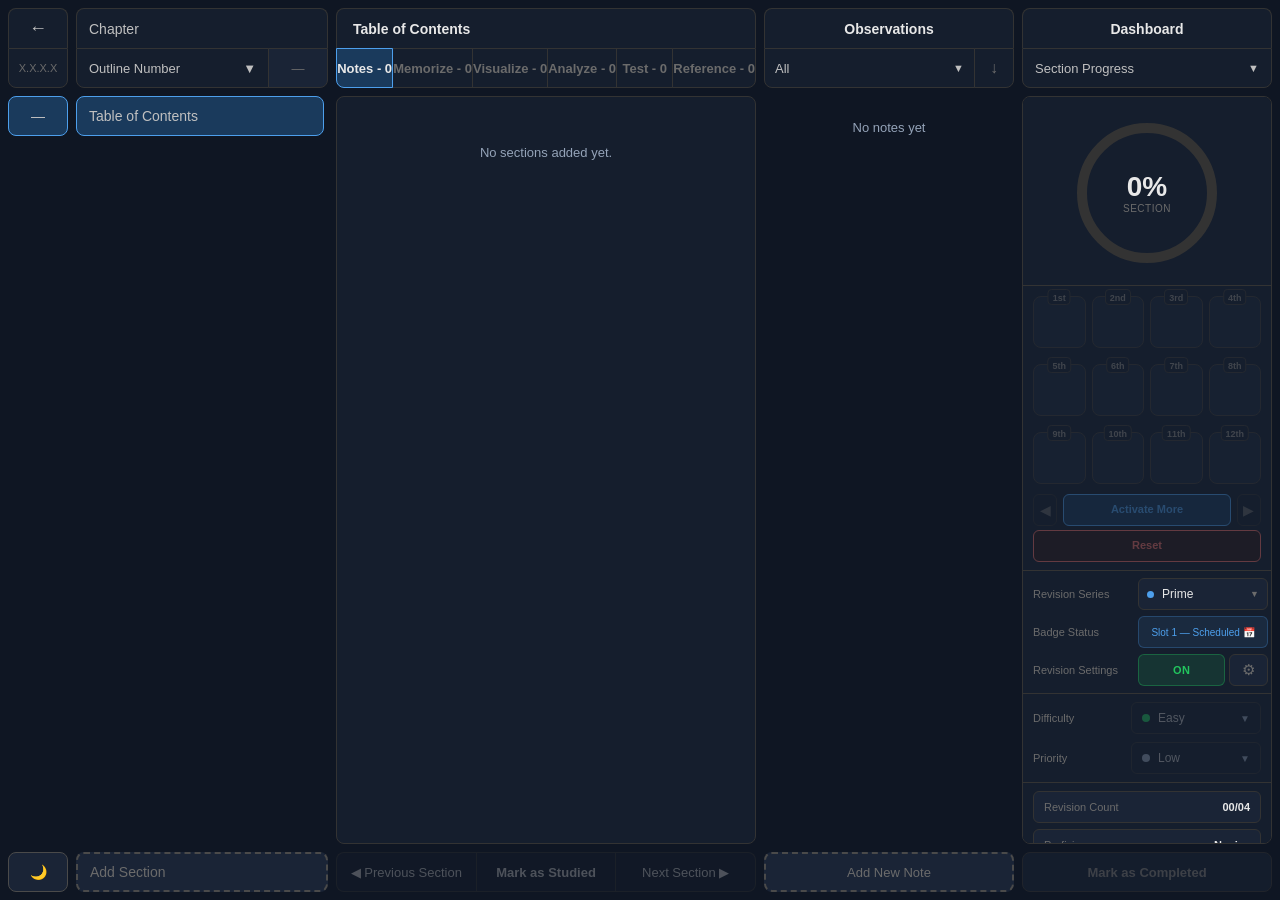
==== fileview.html @ de2ee586 "Launch desktop app online alongside mobile app - Added all desktop app files (index.html, CSS, JS, l" ====
<!DOCTYPE html>
<html lang="en">
<head>
    <meta charset="UTF-8">
    <meta name="viewport" content="width=device-width, initial-scale=1.0">
    <title>RAM - File View</title>

    <link rel="stylesheet" href="column1-2.css">
    <link rel="stylesheet" href="column3.css">
    <link rel="stylesheet" href="editor.css">
    <link rel="stylesheet" href="uploadpdf.css">
    <link rel="stylesheet" href="column4.css">
    <link rel="stylesheet" href="column5.css">
    <link rel="stylesheet" href="ai.css">

    <link rel="stylesheet" href="theme.css">
    <link rel="stylesheet" href="series_modal.css">
    <script>
        (function() {
            const theme = localStorage.getItem('ram_theme') || 'dark';
            document.documentElement.setAttribute('data-theme', theme);
        })();
    </script>

    <style>
        * { margin: 0; padding: 0; box-sizing: border-box; }

        body {
            font-family: 'Inter', -apple-system, BlinkMacSystemFont, 'Segoe UI', sans-serif;
            background: var(--bg-app);
            color: var(--text-secondary);
            height: 100vh;
            overflow: hidden;
        }

        .app-container {
            display: flex;
            height: 100vh;
            gap: 8px;
            padding: 8px;
            overflow: hidden;
        }

        /* ---- Column wrappers ---- */
        .col-1-2 {
            width: 320px;
            flex-shrink: 0;
            display: flex;
            flex-direction: column;
            gap: 8px;
            height: 100%;
            overflow: hidden;
        }

        .col-3 {
            flex: 1;
            min-width: 0;
            display: flex;
            flex-direction: column;
            gap: 8px;
            height: 100%;
            overflow: hidden;
        }

        .col-4 {
            width: 250px;
            flex-shrink: 0;
            display: flex;
            flex-direction: column;
            gap: 8px;
            height: 100%;
            overflow: hidden;
        }

        .col-5 {
            width: 250px;
            flex-shrink: 0;
            display: flex;
            flex-direction: column;
            gap: 8px;
            height: 100%;
            overflow: hidden;
        }

        /* ---- Placeholder cells for col 3,5 ---- */

        .ph-cell {
            height: 40px;
            background: var(--bg-primary);
            border: 1px solid var(--border-default);
            border-radius: 8px;
            display: flex;
            align-items: center;
            padding: 0 12px;
            font-size: 14px;
            font-weight: 500;
            color: #334155;
            flex-shrink: 0;
        }

        .ph-cell.center { justify-content: center; }

        .ph-body {
            flex: 1;
            background: var(--bg-primary);
            border: 1px solid var(--border-default);
            border-radius: 8px;
            padding: 12px;
            overflow-y: auto;
            font-size: 13px;
            color: #94a3b8;
            min-height: 0;
        }

        .ph-footer {
            height: 40px;
            background: #f8fafc;
            border: 2px dashed #cbd5e1;
            border-radius: 8px;
            display: flex;
            align-items: center;
            justify-content: center;
            font-size: 14px;
            color: #64748b;
            cursor: pointer;
            flex-shrink: 0;
            transition: all 0.15s ease;
        }

        .ph-footer:hover {
            background: #eff6ff;
            border-color: #3b82f6;
            color: #2563eb;
        }

        .ph-cell.dropdown {
            justify-content: space-between;
            cursor: pointer;
        }

        .ph-cell.dropdown:hover {
            background: #f1f5f9;
            border-color: #cbd5e1;
        }
    </style>
</head>
<body>

<div class="app-container">

    <!-- ===== COLUMN 1 & 2 ===== -->
    <div class="col-1-2">

        <!-- Header Block: Back/Title + Sort Row -->
        <div class="c12-header-block">

        <!-- Header Row 1: Back + Chapter Title -->
        <div class="c12-header-row">
            <div class="c12-cell c12-col1 c12-back-btn" onclick="handleBack()">←</div>
            <div class="c12-cell c12-chapter-title">
                <span>Chapter Title</span>
            </div>
        </div>

        <!-- Header Row 2: Sort Label + Dropdown + Arrow -->
        <div class="c12-header-row">
            <div class="c12-cell c12-col1 c12-sort-label" id="c12SortLabel">X.X.X.X</div>
            <div class="c12-cell c12-sort-dropdown" id="c12SortDropdown" onclick="toggleSortDropdown()">
                <span id="c12DropdownLabel">Outline Number</span>
                <span>▼</span>
                <div class="c12-dropdown-menu" id="c12DropdownMenu">
                    <div class="c12-dropdown-option selected" onclick="selectSort(event,'Outline')">Outline Number</div>
                    <div class="c12-dropdown-option" onclick="selectSort(event,'SectionCount')">Section Count</div>
                    <div class="c12-dropdown-option" onclick="selectSort(event,'LastRevised')">Last Revised</div>
                    <div class="c12-dropdown-option" onclick="selectSort(event,'Progress')">Progress</div>
                    <div class="c12-dropdown-option" onclick="selectSort(event,'Proficiency')">Proficiency</div>
                    <div class="c12-dropdown-option" onclick="selectSort(event,'Difficulty')">Difficulty</div>
                    <div class="c12-dropdown-option" onclick="selectSort(event,'Priority')">Priority</div>
                    <div class="c12-dropdown-option" onclick="selectSort(event,'Count')">Revision Count</div>
                    <div class="c12-dropdown-option" onclick="selectSort(event,'Alphabetical')">Alphabetical</div>
                </div>
            </div>
            <div class="c12-cell c12-col1 c12-sort-arrow disabled" id="c12SortArrow" onclick="toggleSortArrow()">—</div>
        </div>

        </div><!-- end c12-header-block -->

        <!-- Body: Scrollable Section List -->
        <div class="c12-list-container" id="c12SectionList"></div>

        <!-- Footer Row: + Add Section -->
         <div class="c12-footer-row" onclick="openAddSectionModal()">
            <div class="c12-cell c12-col1 c12-footer-plus" id="c12ThemeToggle" onclick="toggleFileTheme(); event.stopPropagation();" title="Toggle Theme">🌙</div>
            <div class="c12-cell c12-footer-label">Add Section</div>
        </div>

    </div>

    <!-- ===== COLUMN 3 ===== -->
    <div class="col-3">

        <!-- Header Block: Title + Tab Bar -->
        <div class="c3-header-block">
            <div class="c3-title-row">
                <span id="c3SectionTitle">Navigation</span>
            </div>
            <div class="c3-tab-bar" id="c3TabBar"></div>
        </div>

        <!-- Main Body -->
        <div class="c3-body" id="c3Body">

            <!-- Tab Panels -->
            <div class="c3-tab-panel" id="c3TabPanel_notes"></div>
            <div class="c3-tab-panel" id="c3TabPanel_memorize"></div>
            <div class="c3-tab-panel" id="c3TabPanel_visualize"></div>
            <div class="c3-tab-panel" id="c3TabPanel_analyze"></div>
            <div class="c3-tab-panel" id="c3TabPanel_test"></div>
            <div class="c3-tab-panel" id="c3TabPanel_reference"></div>

            <!-- Ask Me Button -->
            <button class="c3-ask-me-btn" id="c3AskMeBtn">✦ Ask Me</button>

        </div>

        <!-- Footer Row -->
        <div class="c3-footer-row">
            <button class="c3-footer-btn c3-footer-prev" id="c3FooterPrev" onclick="c3NavPrev()" disabled>◀ Previous Section</button>
            <button class="c3-footer-btn c3-footer-studied" id="c3FooterStudied" onclick="c3MarkStudied()" disabled>Mark as Studied</button>
            <button class="c3-footer-btn c3-footer-next" id="c3FooterNext" onclick="c3NavNext()" disabled>Next Section ▶</button>
        </div>

    </div>

    <!-- ===== COLUMN 4 ===== -->
    <div class="col-4">

        <!-- Header Block: Notes + Controls -->
        <div class="c4-header-block">
        <div class="c4-header">Observations</div>

        <!-- Header Row 2: Category Filter + Sort -->
        <div class="c4-controls-row">
            <div class="c4-control-cell c4-category-filter" id="c4CategoryFilter" onclick="toggleC4CategoryDropdown()">
                <span id="c4CategoryLabel">All</span>
                <span style="font-size:11px;">▼</span>
                <div class="c4-dropdown-menu" id="c4CategoryMenu"></div>
            </div>
            <div class="c4-control-cell c4-sort-btn" id="c4SortBtn" onclick="toggleC4Sort()">↓</div>
        </div>
        </div><!-- end c4-header-block -->

        <!-- Body: Notes List -->
        <div class="c4-notes-list" id="c4NotesList"></div>

        <!-- Footer: Add New Note -->
        <div class="c4-footer" onclick="openAddNoteModal()">Add New Note</div>

    </div>

    <!-- ===== COLUMN 5 ===== -->
    <div class="col-5">

        <!-- Header Block: Dashboard + Dropdown -->
        <div class="c5-header-block">
        <div class="c5-header">Dashboard</div>

        <!-- Header Row 2: Mode Dropdown -->
        <div class="c5-dropdown-row" id="c5ModeDropdown" onclick="toggleC5Dropdown()">
            <span id="c5ModeLabel">Section Progress</span>
            <span style="font-size:11px;">▼</span>
            <div class="c5-dropdown-menu">
                <div class="c5-dropdown-option selected" data-mode="section" onclick="selectC5Mode('section');event.stopPropagation()">Section Progress</div>
                <div class="c5-dropdown-option" data-mode="overall" onclick="selectC5Mode('overall');event.stopPropagation()">Overall Progress</div>
            </div>
        </div>
        </div><!-- end c5-header-block -->

        <!-- Main Body -->
        <div class="c5-body">

            <!-- Part 1: Progress Circle -->
            <div class="c5-circle-section">
                <div class="c5-circle-wrap">
                    <svg class="c5-circle-svg" viewBox="0 0 160 160">
                        <circle class="c5-circle-bg" id="c5CircleBg" cx="80" cy="80" r="65"/>
                        <circle class="c5-circle-fill" id="c5CircleFill" cx="80" cy="80" r="65"
                            stroke-dasharray="408.41" stroke-dashoffset="408.41"/>
                    </svg>
                    <div class="c5-circle-inner">
                        <span class="c5-circle-pct" id="c5CirclePct">0%</span>
                        <span class="c5-circle-label" id="c5CircleLabel">Section</span>
                    </div>
                </div>
            </div>

            <!-- Part 2: Date Boxes -->
            <div class="c5-dates-section">
                <div class="c5-dates-grid" id="c5DatesGrid"></div>

                <div class="c5-dates-nav">
                    <button class="c5-page-arrow" id="c5PagePrev" onclick="c5PagePrev()" disabled>◀</button>
                    <button class="c5-action-btn c5-btn-add-more" id="c5BtnAddMore" onclick="c5AddMoreRevisions()" disabled>Activate More</button>
                    <button class="c5-page-arrow" id="c5PageNext" onclick="c5PageNext()" disabled>▶</button>
                </div>
                <div style="padding: 4px 0px;">
                    <button class="c5-action-btn c5-btn-reset" id="c5BtnReset" onclick="c5ResetProgress()" disabled>Reset</button>
                </div>
                <!-- Schedule Rows -->
                <div class="c5-sched-divider"></div>
                <div class="c5-schedule-row" id="c5ScheduleRow1">
                    <span class="c5-status-label">Revision Series</span>
                    <div class="c5-sched-dropdown" id="c5SchedTypeDropdown" onclick="toggleC5SchedDropdown()">
                        <div class="c5-sched-dot" id="c5SchedDot"></div>
                        <span id="c5SchedTypeLabel">Prime</span>
                        <span class="c5-sched-chevron">▼</span>
                        <div class="c5-sched-menu" id="c5SchedMenu">
                            <div class="c5-sched-option" onclick="selectC5SchedType(event,'prime')"><div class="c5-sched-dot-sm" style="background:#378ADD;"></div>Prime</div>
                            <div class="c5-sched-option" onclick="selectC5SchedType(event,'fibonacci')"><div class="c5-sched-dot-sm" style="background:#4ec994;"></div>Fibonacci</div>
                            <div class="c5-sched-option" onclick="selectC5SchedType(event,'triangular')"><div class="c5-sched-dot-sm" style="background:#ddb56a;"></div>Triangular</div>
                            <div class="c5-sched-option" onclick="selectC5SchedType(event,'regular')"><div class="c5-sched-dot-sm" style="background:#e8834a;"></div>Regular</div>
                            <div class="c5-sched-option" onclick="selectC5SchedType(event,'custom')"><div class="c5-sched-dot-sm" style="background:#a78bfa;"></div>Custom</div>
                        </div>
                    </div>
                </div>
                <div class="c5-schedule-row" id="c5ScheduleRow2">
                    <span class="c5-status-label">Badge Status</span>
                    <div class="c5-status-pill" id="c5StatusPill"></div>
                </div>
                <div class="c5-schedule-row" id="c5ScheduleRow3">
                    <span class="c5-status-label">Revision Settings</span>
                    <div class="c5-settings-pills">
                        <button class="c5-toggle-btn c5-on" id="c5ToggleBtn" onclick="toggleC5ScheduleActive()">ON</button>
                        <button class="c5-settings-btn" onclick="openC5SeriesModal()" title="Settings">⚙</button>
                    </div>
                </div>
            </div>

            <!-- Part 3: Difficulty + Priority -->
             <div class="c5-actions-section">
                <div class="c5-label-row">
                    <span class="c5-label-text">Difficulty</span>
                    <div class="c5-label-dropdown" id="c5DiffDropdown" onclick="toggleC5Diff()">
                        <span class="c5-dot" id="c5DiffDot"></span>
                        <span id="c5DiffLabel">Easy</span>
                        <span style="font-size:10px;color:#94a3b8;margin-left:auto;">▼</span>
                        <div class="c5-label-menu" id="c5DiffMenu">
                            <div class="c5-label-option" data-value="Easy"       data-color="#22c55e" onclick="selectC5Diff(event,'Easy','#22c55e')">Easy</div>
                            <div class="c5-label-option" data-value="Moderate"   data-color="#f59e0b" onclick="selectC5Diff(event,'Moderate','#f59e0b')">Moderate</div>
                            <div class="c5-label-option" data-value="Challenging" data-color="#f97316" onclick="selectC5Diff(event,'Challenging','#f97316')">Challenging</div>
                            <div class="c5-label-option" data-value="Hard"       data-color="#ef4444" onclick="selectC5Diff(event,'Hard','#ef4444')">Hard</div>
                        </div>
                    </div>
                </div>

                <div class="c5-label-row">
                    <span class="c5-label-text">Priority</span>
                    <div class="c5-label-dropdown" id="c5PrioDropdown" onclick="toggleC5Prio()">
                        <span class="c5-dot" id="c5PrioDot"></span>
                        <span id="c5PrioLabel">Low</span>
                        <span style="font-size:10px;color:#94a3b8;margin-left:auto;">▼</span>
                        <div class="c5-label-menu" id="c5PrioMenu">
                            <div class="c5-label-option" data-value="Low"      data-color="#94a3b8" onclick="selectC5Prio(event,'Low','#94a3b8')">Low</div>
                            <div class="c5-label-option" data-value="Medium"   data-color="#3b82f6" onclick="selectC5Prio(event,'Medium','#3b82f6')">Medium</div>
                            <div class="c5-label-option" data-value="High"     data-color="#f97316" onclick="selectC5Prio(event,'High','#f97316')">High</div>
                            <div class="c5-label-option" data-value="Critical" data-color="#ef4444" onclick="selectC5Prio(event,'Critical','#ef4444')">Critical</div>
                        </div>
                    </div>
                </div>
            </div>

            <div class="c5-divider"></div>

            <!-- Part 4: Stats -->
            <div class="c5-stats-section">
                <div class="c5-stat-row">
                    <span class="c5-stat-label" id="c5StatCount">Revision Count</span>
                    <span class="c5-stat-value" id="c5StatCountVal">00/16</span>
                </div>
                <div class="c5-stat-row">
                    <span class="c5-stat-label" id="c5StatProgress">Proficiency</span>
                    <span class="c5-stat-value" id="c5StatProgressVal">Novice</span>
                </div>
                <div class="c5-stat-row">
                    <span class="c5-stat-label" id="c5StatLast">Last Study</span>
                    <span class="c5-stat-value" id="c5StatLastVal">—</span>
                </div>
            </div>
        </div>

        <!-- Footer -->
        <div class="c5-footer" id="c5Footer" onclick="toggleC5Completed()">
            <span class="c5-footer-main-text" id="c5FooterText">Mark as Completed</span>
        </div>

    </div>

    <!-- ===== COLUMN 5: DATE PICKER MODAL ===== -->
    <div class="c5-modal-overlay" id="c5DateModal">
        <div class="c5-modal">
            <div class="c5-modal-header">
                <h3 id="c5ModalTitle">Set Revision Date</h3>
                <button class="c5-modal-close" onclick="closeC5DatePicker()">✕</button>
            </div>
            <div class="c5-modal-body">
                <div class="c5-cal-nav">
                    <button class="c5-cal-nav-btn" onclick="c5CalPrev()">◀</button>
                    <span class="c5-cal-month" id="c5CalMonthLabel"></span>
                    <button class="c5-cal-nav-btn" onclick="c5CalNext()">▶</button>
                </div>
                <div class="c5-cal-grid" id="c5CalGrid"></div>
            </div>
            <div class="c5-modal-footer">
                <button class="c5-btn c5-btn-cancel" onclick="closeC5DatePicker()">Cancel</button>
                <button class="c5-btn c5-btn-clear" onclick="c5ClearDate()">Clear</button>
                <button class="c5-btn c5-btn-save" onclick="c5SaveDate()">Save</button>
            </div>
        </div>
    </div>

</div>

<!-- ===== COLUMN 1-2: ADD SECTION MODAL ===== -->
<div class="c12-modal-overlay" id="c12ModalOverlay">
    <div class="c12-modal">

        <div class="c12-modal-header">
            <h3>Manage Sections</h3>
            <button class="c12-modal-close" onclick="closeAddSectionModal()">✕</button>
        </div>

        <div class="c12-modal-body" id="c12ModalBody">
            <div id="c12ModalSections"></div>
            <div class="c12-modal-add-row">
                <div class="c12-modal-add-cell" id="c12AddPosCell">+</div>
                <div class="c12-modal-indent-wrap" id="c12AddIndentWrap">
                    <div class="c12-modal-add-cell" id="c12AddNumCell">1</div>
                    <div class="c12-modal-add-cell c12-modal-add-title" id="c12AddTitleCell" onclick="openInputBox()">Add Section</div>
                </div>
                <div class="c12-modal-actions-cell">
                    <button class="c12-action-btn edit" disabled style="opacity:0.3;">✎</button>
                    <button class="c12-action-btn" disabled>+</button>
                    <button class="c12-action-btn level-left"  id="c12AddLevelLeft"  onclick="changeNewSectionLevel('left')">◀</button>
                    <button class="c12-action-btn level-right" id="c12AddLevelRight" onclick="changeNewSectionLevel('right')">▶</button>
                    <button class="c12-action-btn" disabled>▲</button>
                    <button class="c12-action-btn" disabled>▼</button>
                    <button class="c12-action-btn" disabled>🗑️</button>
                </div>
            </div>
        </div>

        <div class="c12-modal-footer">
            <div style="display:flex; gap:8px;">
                <button class="c12-btn c12-btn-export" onclick="exportFileData()">📤 Export</button>
                <button class="c12-btn c12-btn-import" onclick="triggerImportFile()">📥 Import</button>
                <input type="file" id="c12ImportFileInput" accept=".json" style="display:none;" onchange="importFileData(event)">
            </div>
            <button class="c12-btn c12-btn-upload" onclick="triggerUploadTxt()">📄 Upload Text</button>
            <input type="file" id="c12UploadTxtInput" accept=".txt" style="display:none;" onchange="handleUploadTxt(event)">
            <div style="display:flex; justify-content:flex-end; gap:8px;">
                <button class="c12-btn c12-btn-cancel" onclick="closeAddSectionModal()">Cancel</button>
                <button class="c12-btn c12-btn-save" onclick="saveAndClose()">Save</button>
            </div>
        </div>

    </div>
</div>

<!-- Edit box -->
<div class="c12-input-overlay" id="c12EditOverlay">
    <div class="c12-input-box" style="width:400px;">
        <h4 style="text-align:center;">Rename Section</h4>
        <input type="text" id="c12EditTitleInput" placeholder="Section title..." maxlength="100">
        <div class="c12-input-row">
            <button class="c12-btn c12-btn-cancel" onclick="closeEditBox()">Cancel</button>
            <button class="c12-btn c12-btn-save" onclick="confirmEditSection()">Save</button>
        </div>
    </div>
</div>

<!-- Input box for new section -->
<div class="c12-input-overlay" id="c12InputOverlay">
    <div class="c12-input-box" id="c12InputBox">
        <button class="c12-input-close" onclick="closeInputBox()">✕</button>
        <h4 id="c12InputTitle">Add New Section</h4>
        <input type="text" id="c12TitleInput" placeholder="Enter section title..." maxlength="100">
        <div class="c12-type-row" id="c12TypeRow">
            <div class="c12-type-card selected" id="typeReal" onclick="selectType('real')">
                <div class="c12-type-card-top">
                    <span class="c12-type-card-title">Real Section</span>
                    <span class="c12-type-radio" id="radioReal"></span>
                </div>
                <div class="c12-type-card-desc">Full content section with actual study material</div>
            </div>
            <div class="c12-type-card" id="typeDummy" onclick="selectType('dummy')">
                <div class="c12-type-card-top">
                    <span class="c12-type-card-title">Dummy Section</span>
                    <span class="c12-type-radio" id="radioDummy"></span>
                </div>
                <div class="c12-type-card-desc">Placeholder section for structure</div>
            </div>
        </div>
        <select id="c12MoveToSelect" style="display:none;"></select>
        <div class="c12-input-row">
            <button class="c12-btn c12-btn-cancel" onclick="closeInputBox()">Cancel</button>
            <button class="c12-btn c12-btn-save" onclick="confirmAddSection()">Save</button>
        </div>
    </div>
</div>



<!-- ===== COLUMN 4: ADD / EDIT NOTE MODAL ===== -->
<div class="c4-modal-overlay" id="c4ModalOverlay">
    <div class="c4-modal">

        <div class="c4-modal-header">
            <h3 id="c4ModalTitle">Add New Note</h3>
            <button class="c4-modal-close" onclick="closeC4Modal()">✕</button>
        </div>

        <div class="c4-modal-body">

            <!-- Category Row -->
            <div class="c4-form-row category-row">
                <div class="c4-form-label">Category</div>
                <div class="c4-modal-dropdown">
                    <div class="c4-modal-dropdown-trigger" id="c4ModalCategoryTrigger" onclick="toggleModalCategoryDropdown()">
                        <span id="c4ModalCategoryLabel">General</span>
                        <span style="font-size:11px;">▼</span>
                    </div>
                    <div class="c4-modal-dropdown-menu" id="c4ModalCategoryMenu"></div>
                </div>
                <button class="c4-add-category-btn" onclick="openAddCategoryPopup()">Add Category</button>
            </div>

            <!-- Title Row -->
            <div class="c4-form-row title-row">
                <div class="c4-form-label">Title</div>
                <input type="text" class="c4-form-input" id="c4NoteTitle"
                       placeholder="Enter title..." maxlength="80"
                       oninput="updateC4TitleCounter()">
                <div class="c4-char-counter" id="c4TitleCounter">0/80</div>
            </div>

            <!-- Content Row -->
            <div class="c4-form-row content-row">
                <div class="c4-form-label">Content</div>
                <textarea class="c4-form-textarea" id="c4NoteContent"
                          placeholder="Enter content..." maxlength="280"
                          oninput="updateC4ContentCounter()"></textarea>
                <div class="c4-char-counter" id="c4ContentCounter">0/280</div>
            </div>

        </div>

        <div class="c4-modal-footer">
            <button class="c4-btn c4-btn-cancel" onclick="closeC4Modal()">Cancel</button>
            <button class="c4-btn c4-btn-save" onclick="saveC4Note()">Save</button>
        </div>

    </div>
</div>

<!-- ===== COLUMN 4: ADD CATEGORY POPUP ===== -->
<div class="c4-popup-overlay" id="c4PopupOverlay">
    <div class="c4-popup-box">
        <h4>Add New Category</h4>
        <input type="text" id="c4NewCategoryInput" placeholder="Category name..." maxlength="40">
        <div class="c4-popup-btns">
            <button class="c4-btn c4-btn-cancel" onclick="closeAddCategoryPopup()">Cancel</button>
            <button class="c4-btn c4-btn-save" onclick="confirmAddCategory()">Add</button>
        </div>
    </div>
</div>

    <!-- EDITOR MODAL -->
    <div class="c3-editor-overlay" id="c3EditorOverlay">
        <div class="c3-editor-modal" id="c3EditorModal">

            <div class="c3-editor-mode-bar">
                <div class="c3-mode-toggle">
                    <button class="c3-mode-pill-btn active" id="c3ModeIconEdit" onclick="switchEditorMode('edit')">✎ Edit</button>
                    <button class="c3-mode-pill-btn" id="c3ModeIconView" onclick="switchEditorMode('view')">👁 View</button>
                </div>
                <button class="c3-mode-close" onclick="closeEditorModal()">✕</button>
            </div>

            <div class="c3-editor-modal-header" id="c3EditorModalHeader">
                <div class="c3-editor-toolbar-row1">
                    <div class="c3-toolbar-dropdown-wrap" title="Font">
                        <span class="c3-toolbar-dropdown-label">Font</span>
                        <select class="c3-toolbar-select c3-toolbar-select-overlay" id="c3FontFamily" onchange="c3Exec('fontName', this.value)">
                            <option value="Arial">Arial</option>
                            <option value="Verdana">Verdana</option>
                            <option value="Georgia">Georgia</option>
                            <option value="Courier New">Courier New</option>
                            <option value="Inter">Inter</option>
                        </select>
                        <span class="c3-toolbar-dropdown-arrow">▼</span>
                    </div>
                    <div class="c3-toolbar-dropdown-wrap" title="Size">
                        <span class="c3-toolbar-dropdown-label">Size</span>
                        <select class="c3-toolbar-select c3-toolbar-select-overlay" id="c3FontSize" onchange="c3Exec('fontSize', this.value)">
                            <option value="1">Small</option>
                            <option value="3">Normal</option>
                            <option value="4">Large</option>
                            <option value="5">X-Large</option>
                        </select>
                        <span class="c3-toolbar-dropdown-arrow">▼</span>
                    </div>
                    <div class="c3-toolbar-sep"></div>
                    <div class="c3-toolbar-dropdown-wrap" title="Case">
                        <span class="c3-toolbar-dropdown-label">Case</span>
                        <select class="c3-toolbar-select c3-toolbar-select-overlay" id="c3CaseSelect" onchange="c3ChangeCase(this.value); this.value=''">
                            <option value="">─</option>
                            <option value="upper">AA UPPERCASE</option>
                            <option value="lower">aa lowercase</option>
                            <option value="title">Aa Title Case</option>
                            <option value="sentence">A_ Sentence case</option>
                        </select>
                        <span class="c3-toolbar-dropdown-arrow">▼</span>
                    </div>
                    <div class="c3-toolbar-sep"></div>
                    <button class="c3-toolbar-btn" data-cmd="bold" onclick="c3Exec('bold')" title="Bold"><b>B</b></button>
                    <button class="c3-toolbar-btn" data-cmd="italic" onclick="c3Exec('italic')" title="Italic"><i>I</i></button>
                    <button class="c3-toolbar-btn" data-cmd="underline" onclick="c3Exec('underline')" title="Underline"><u>U</u></button>
                    <button class="c3-toolbar-btn" data-cmd="strikeThrough" onclick="c3Exec('strikeThrough')" title="Strikethrough"><s>S</s></button>
                    <div class="c3-toolbar-sep"></div>
                    <div class="c3-toolbar-color-group">
                        <div class="c3-toolbar-color-wrap" title="Text Color">
                            <button class="c3-toolbar-btn c3-color-trigger" id="c3TextColorApply" onclick="applyLastColor('text')">
                                <span>A</span>
                                <span class="c3-color-bar" id="c3TextColorBar" style="background:#111827;"></span>
                            </button>
                            <button class="c3-toolbar-btn c3-color-arrow" onclick="toggleColorPalette('text')">▼</button>
                            <div class="c3-color-palette" id="c3TextColorPalette"></div>
                        </div>
                        <div class="c3-toolbar-color-wrap" title="Highlight">
                            <button class="c3-toolbar-btn c3-color-trigger" id="c3HighlightApply" onclick="applyLastColor('highlight')">
                                <span>🖊</span>
                                <span class="c3-color-bar" id="c3HighlightColorBar" style="background:#ffff00;"></span>
                            </button>
                            <button class="c3-toolbar-btn c3-color-arrow" onclick="toggleColorPalette('highlight')">▼</button>
                            <div class="c3-color-palette" id="c3HighlightColorPalette"></div>
                        </div>
                        <div class="c3-tbl-swatch-last-wrap" id="c3CellShadingWrap" title="Cell Shading">
                            <button class="c3-tbl-btn c3-tbl-swatch-btn" id="c3CellShadingApply" onclick="applyLastCellShading()" title="Apply Cell Shading">
                                <span class="c3-tbl-swatch-fill" id="c3CellShadingBar" style="background:var(--bg-active);"></span>
                            </button>
                            <div style="position:relative;">
                                <button class="c3-tbl-swatch-arrow" onclick="c3ToggleCellShadingPalette(event)" title="Pick Cell Shading">▼</button>
                                <div class="c3-shading-palette" id="c3CellShadingPalette"></div>
                            </div>
                        </div>
                    </div>
                    <div class="c3-toolbar-sep"></div>
                    <button class="c3-toolbar-btn" data-cmd="insertUnorderedList" onclick="c3Exec('insertUnorderedList')" title="Bullet List">• ≡</button>
                    <button class="c3-toolbar-btn" data-cmd="insertOrderedList" onclick="c3Exec('insertOrderedList')" title="Numbered List">1.≡</button>
                    <div class="c3-toolbar-sep"></div>
                    <button class="c3-toolbar-btn" onclick="c3Indent('out')" title="Decrease Indent">⇤</button>
                    <button class="c3-toolbar-btn" onclick="c3Indent('in')" title="Increase Indent">⇥</button>
                    <div class="c3-toolbar-sep"></div>
                    <button class="c3-toolbar-btn" data-cmd="justifyLeft" onclick="c3Exec('justifyLeft')" title="Left">≡L</button>
                    <button class="c3-toolbar-btn" data-cmd="justifyCenter" onclick="c3Exec('justifyCenter')" title="Center">≡C</button>
                    <button class="c3-toolbar-btn" data-cmd="justifyRight" onclick="c3Exec('justifyRight')" title="Right">≡R</button>
                    <button class="c3-toolbar-btn" data-cmd="justifyFull" onclick="c3Exec('justifyFull')" title="Justify">≡J</button>
                    <div class="c3-toolbar-sep"></div>
                    <button class="c3-toolbar-btn" onclick="openInsertTableModal()" title="Insert Table">⊞</button>
                    <div id="c3CornellToolbarBtns" style="display:flex;align-items:center;gap:1px;">
                    <div class="c3-toolbar-sep"></div>
                    <button class="c3-toolbar-btn c3-cellrow-btn" id="c3CellRowAbove" onclick="c3InsertCellRow('above')" title="Insert Cell Row Above">
                        <svg width="22" height="22" viewBox="0 0 22 22">
                            <rect x="2" y="9" width="18" height="4" fill="#bbf7d0" rx="1"/>
                            <rect x="2" y="3" width="18" height="5" fill="none" stroke="#94a3b8" stroke-width="1" rx="1"/>
                            <rect x="2" y="14" width="18" height="5" fill="none" stroke="#94a3b8" stroke-width="1" rx="1"/>
                            <rect x="2" y="9" width="18" height="4" fill="none" stroke="#22c55e" stroke-width="1" rx="1"/>
                            <path d="M11 8 L11 2 M8 4 L11 1 L14 4" stroke="#22c55e" stroke-width="1.2" fill="none" stroke-linecap="round" stroke-linejoin="round"/>
                        </svg>
                    </button>
                    <button class="c3-toolbar-btn c3-cellrow-btn" id="c3CellRowBelow" onclick="c3InsertCellRow('below')" title="Insert Cell Row Below">
                        <svg width="22" height="22" viewBox="0 0 22 22">
                            <rect x="2" y="9" width="18" height="4" fill="#bbf7d0" rx="1"/>
                            <rect x="2" y="3" width="18" height="5" fill="none" stroke="#94a3b8" stroke-width="1" rx="1"/>
                            <rect x="2" y="14" width="18" height="5" fill="none" stroke="#94a3b8" stroke-width="1" rx="1"/>
                            <rect x="2" y="9" width="18" height="4" fill="none" stroke="#22c55e" stroke-width="1" rx="1"/>
                            <path d="M11 14 L11 20 M8 18 L11 21 L14 18" stroke="#22c55e" stroke-width="1.2" fill="none" stroke-linecap="round" stroke-linejoin="round"/>
                        </svg>
                    </button>
                    <button class="c3-toolbar-btn c3-celldelete-btn" id="c3CellDeleteBtn" onclick="c3DeleteActiveCell()" title="Delete Cell">
                        <svg width="22" height="22" viewBox="0 0 22 22">
                            <rect x="2" y="2" width="18" height="18" fill="#fecaca" rx="2"/>
                            <rect x="2" y="2" width="18" height="5" fill="none" stroke="#ef4444" stroke-width="1" rx="1"/>
                            <line x1="2" y1="8" x2="20" y2="8" stroke="#ef4444" stroke-width="1"/>
                            <line x1="2" y1="14" x2="20" y2="14" stroke="#ef4444" stroke-width="1"/>
                            <path d="M7 10 L15 16 M15 10 L7 16" stroke="#ef4444" stroke-width="1.5" stroke-linecap="round"/>
                        </svg>
                    </button>
                    <button class="c3-toolbar-btn c3-cellrow-btn" id="c3CellSplitBtn" onclick="c3SplitCell()" title="Split Cell at Current Row" disabled style="opacity:0.3;">
                        <svg width="22" height="22" viewBox="0 0 22 22">
                            <rect x="2" y="2" width="18" height="8" fill="none" stroke="#94a3b8" stroke-width="1" rx="1"/>
                            <line x1="2" y1="6" x2="20" y2="6" stroke="#94a3b8" stroke-width="1"/>
                            <rect x="2" y="12" width="18" height="8" fill="none" stroke="#94a3b8" stroke-width="1" rx="1"/>
                            <line x1="2" y1="16" x2="20" y2="16" stroke="#94a3b8" stroke-width="1"/>
                            <line x1="1" y1="11" x2="21" y2="11" stroke="#3b82f6" stroke-width="1.5" stroke-dasharray="3,2"/>
                            <path d="M5 9 L5 13 M17 9 L17 13" stroke="#3b82f6" stroke-width="1.2" fill="none" stroke-linecap="round"/>
                        </svg>
                    </button>
                    </div><!-- end c3CornellToolbarBtns -->
                    <div class="c3-toolbar-sep"></div>
                    <button class="c3-toolbar-btn c3-undoredo-btn" id="c3UndoBtn" onclick="c3Undo()" title="Undo (Ctrl+Z)" disabled style="opacity:0.3;">
                        <svg width="20" height="20" viewBox="0 0 20 20" fill="none">
                            <path d="M3.5 7.5 A6.5 6.5 0 1 1 3.5 13" stroke="currentColor" stroke-width="1.8" stroke-linecap="round" fill="none"/>
                            <polyline points="1,5 3.5,7.5 6,5" stroke="currentColor" stroke-width="1.8" stroke-linecap="round" stroke-linejoin="round" fill="none"/>
                        </svg>
                    </button>
                    <button class="c3-toolbar-btn c3-undoredo-btn" id="c3RedoBtn" onclick="c3Redo()" title="Redo (Ctrl+Y)" disabled style="opacity:0.3;">
                        <svg width="20" height="20" viewBox="0 0 20 20" fill="none">
                            <path d="M16.5 7.5 A6.5 6.5 0 1 0 16.5 13" stroke="currentColor" stroke-width="1.8" stroke-linecap="round" fill="none"/>
                            <polyline points="19,5 16.5,7.5 14,5" stroke="currentColor" stroke-width="1.8" stroke-linecap="round" stroke-linejoin="round" fill="none"/>
                        </svg>
                    </button>
                </div>
                <div class="c3-cell-add-row" id="c3CellAddRow">
                    <button class="c3-cell-add-btn" onclick="c3AddCell('header')">+ Header Cell</button>
                    <button class="c3-cell-add-btn" onclick="c3AddCell('text')">+ Text Cell</button>
                    <button class="c3-cell-add-btn" onclick="c3AddCell('code')">+ Code Cell</button>
                    <button class="c3-cell-add-btn" onclick="c3AddCell('cornell')">+ Cornell Cell</button>
                    <button class="c3-cell-add-btn" onclick="c3AddCell('header-cornell')">+ Header Cornell Cell</button>
                </div>
                <div class="c3-editor-toolbar-row2" id="c3TableToolbarRow2" style="display:none;">
                    <button class="c3-tbl-btn sel-mode" id="c3SelModeCell" onclick="c3SetSelMode('cell')" title="Cell Selection">
                        <svg width="22" height="22" viewBox="0 0 22 22"><rect x="3" y="3" width="7" height="7" rx="1" fill="#bfdbfe" stroke="#3b82f6" stroke-width="1.5"/><rect x="12" y="3" width="7" height="7" rx="1" fill="none" stroke="#94a3b8" stroke-width="1"/><rect x="3" y="12" width="7" height="7" rx="1" fill="none" stroke="#94a3b8" stroke-width="1"/><rect x="12" y="12" width="7" height="7" rx="1" fill="none" stroke="#94a3b8" stroke-width="1"/></svg>
                    </button>
                    <button class="c3-tbl-btn sel-mode" id="c3SelModeRow" onclick="c3SetSelMode('row')" title="Row Selection">
                        <svg width="22" height="22" viewBox="0 0 22 22"><rect x="3" y="3" width="16" height="16" rx="1" fill="none" stroke="#94a3b8" stroke-width="1"/><rect x="3" y="9" width="16" height="4" fill="#bfdbfe" stroke="#3b82f6" stroke-width="1"/><line x1="3" y1="7" x2="19" y2="7" stroke="#94a3b8" stroke-width="1"/><line x1="3" y1="15" x2="19" y2="15" stroke="#94a3b8" stroke-width="1"/></svg>
                    </button>
                    <button class="c3-tbl-btn sel-mode" id="c3SelModeCol" onclick="c3SetSelMode('col')" title="Column Selection">
                        <svg width="22" height="22" viewBox="0 0 22 22"><rect x="3" y="3" width="16" height="16" rx="1" fill="none" stroke="#94a3b8" stroke-width="1"/><rect x="9" y="3" width="4" height="16" fill="#bfdbfe" stroke="#3b82f6" stroke-width="1"/><line x1="7" y1="3" x2="7" y2="19" stroke="#94a3b8" stroke-width="1"/><line x1="15" y1="3" x2="15" y2="19" stroke="#94a3b8" stroke-width="1"/></svg>
                    </button>
                    <button class="c3-tbl-btn sel-mode" id="c3SelModeTable" onclick="c3SetSelMode('table')" title="Table Selection">
                        <svg width="22" height="22" viewBox="0 0 22 22"><rect x="3" y="3" width="16" height="16" rx="1" fill="#bfdbfe" stroke="#3b82f6" stroke-width="1.5"/><line x1="3" y1="7" x2="19" y2="7" stroke="#3b82f6" stroke-width="1"/><line x1="3" y1="11" x2="19" y2="11" stroke="#3b82f6" stroke-width="1"/><line x1="3" y1="15" x2="19" y2="15" stroke="#3b82f6" stroke-width="1"/><line x1="7" y1="3" x2="7" y2="19" stroke="#3b82f6" stroke-width="1"/><line x1="11" y1="3" x2="11" y2="19" stroke="#3b82f6" stroke-width="1"/><line x1="15" y1="3" x2="15" y2="19" stroke="#3b82f6" stroke-width="1"/></svg>
                    </button>
                    <div class="c3-tbl-sep"></div>
                    <button class="c3-tbl-btn insert" onclick="c3TableInsertRow('above')" title="Insert row above">
                        <svg width="22" height="22" viewBox="0 0 22 22"><rect x="2" y="9" width="18" height="4" fill="#bfdbfe" rx="1"/><rect x="2" y="3" width="18" height="5" fill="none" stroke="#94a3b8" stroke-width="1" rx="1"/><rect x="2" y="14" width="18" height="5" fill="none" stroke="#94a3b8" stroke-width="1" rx="1"/><rect x="2" y="9" width="18" height="4" fill="none" stroke="#3b82f6" stroke-width="1" rx="1"/><path d="M11 8 L11 2 M8 4 L11 1 L14 4" stroke="#3b82f6" stroke-width="1.2" fill="none" stroke-linecap="round" stroke-linejoin="round"/></svg>
                    </button>
                    <button class="c3-tbl-btn insert" onclick="c3TableInsertRow('below')" title="Insert row below">
                        <svg width="22" height="22" viewBox="0 0 22 22"><rect x="2" y="9" width="18" height="4" fill="#bfdbfe" rx="1"/><rect x="2" y="3" width="18" height="5" fill="none" stroke="#94a3b8" stroke-width="1" rx="1"/><rect x="2" y="14" width="18" height="5" fill="none" stroke="#94a3b8" stroke-width="1" rx="1"/><rect x="2" y="9" width="18" height="4" fill="none" stroke="#3b82f6" stroke-width="1" rx="1"/><path d="M11 14 L11 20 M8 18 L11 21 L14 18" stroke="#3b82f6" stroke-width="1.2" fill="none" stroke-linecap="round" stroke-linejoin="round"/></svg>
                    </button>
                    <button class="c3-tbl-btn insert" onclick="c3TableInsertCol('left')" title="Insert column left">
                        <svg width="22" height="22" viewBox="0 0 22 22"><rect x="9" y="2" width="4" height="18" fill="#bfdbfe" rx="1"/><rect x="3" y="2" width="5" height="18" fill="none" stroke="#94a3b8" stroke-width="1" rx="1"/><rect x="14" y="2" width="5" height="18" fill="none" stroke="#94a3b8" stroke-width="1" rx="1"/><rect x="9" y="2" width="4" height="18" fill="none" stroke="#3b82f6" stroke-width="1" rx="1"/><path d="M8 11 L2 11 M4 8 L1 11 L4 14" stroke="#3b82f6" stroke-width="1.2" fill="none" stroke-linecap="round" stroke-linejoin="round"/></svg>
                    </button>
                    <button class="c3-tbl-btn insert" onclick="c3TableInsertCol('right')" title="Insert column right">
                        <svg width="22" height="22" viewBox="0 0 22 22"><rect x="9" y="2" width="4" height="18" fill="#bfdbfe" rx="1"/><rect x="3" y="2" width="5" height="18" fill="none" stroke="#94a3b8" stroke-width="1" rx="1"/><rect x="14" y="2" width="5" height="18" fill="none" stroke="#94a3b8" stroke-width="1" rx="1"/><rect x="9" y="2" width="4" height="18" fill="none" stroke="#3b82f6" stroke-width="1" rx="1"/><path d="M14 11 L20 11 M18 8 L21 11 L18 14" stroke="#3b82f6" stroke-width="1.2" fill="none" stroke-linecap="round" stroke-linejoin="round"/></svg>
                    </button>
                    <div class="c3-tbl-sep"></div>
                    <button class="c3-tbl-btn delete" id="c3TblDelRow" onclick="c3TableDeleteRow()" title="Delete row">
                        <svg width="22" height="22" viewBox="0 0 22 22"><rect x="2" y="9" width="18" height="4" fill="#fecaca" rx="1"/><rect x="2" y="3" width="18" height="5" fill="none" stroke="#94a3b8" stroke-width="1" rx="1"/><rect x="2" y="14" width="18" height="5" fill="none" stroke="#94a3b8" stroke-width="1" rx="1"/><rect x="2" y="9" width="18" height="4" fill="none" stroke="#ef4444" stroke-width="1" rx="1"/><path d="M8 10.5 L14 13.5 M14 10.5 L8 13.5" stroke="#ef4444" stroke-width="1.2" fill="none" stroke-linecap="round"/></svg>
                    </button>
                    <button class="c3-tbl-btn delete" id="c3TblDelCol" onclick="c3TableDeleteCol()" title="Delete column">
                        <svg width="22" height="22" viewBox="0 0 22 22"><rect x="9" y="2" width="4" height="18" fill="#fecaca" rx="1"/><rect x="3" y="2" width="5" height="18" fill="none" stroke="#94a3b8" stroke-width="1" rx="1"/><rect x="14" y="2" width="5" height="18" fill="none" stroke="#94a3b8" stroke-width="1" rx="1"/><rect x="9" y="2" width="4" height="18" fill="none" stroke="#ef4444" stroke-width="1" rx="1"/><path d="M10.5 8 L13.5 14 M13.5 8 L10.5 14" stroke="#ef4444" stroke-width="1.2" fill="none" stroke-linecap="round"/></svg>
                    </button>
                    <button class="c3-tbl-btn delete" onclick="c3TableDelete()" title="Delete table">
                        <svg width="22" height="22" viewBox="0 0 22 22"><rect x="2" y="2" width="18" height="18" fill="#fecaca" rx="1"/><line x1="2" y1="8" x2="20" y2="8" stroke="#ef4444" stroke-width="1"/><line x1="2" y1="14" x2="20" y2="14" stroke="#ef4444" stroke-width="1"/><line x1="8" y1="2" x2="8" y2="20" stroke="#ef4444" stroke-width="1"/><line x1="14" y1="2" x2="14" y2="20" stroke="#ef4444" stroke-width="1"/><path d="M7 7 L15 15 M15 7 L7 15" stroke="#ef4444" stroke-width="1.5" stroke-linecap="round"/></svg>
                    </button>
                    <div class="c3-tbl-sep"></div>
                    <button class="c3-tbl-btn align" onclick="c3TableAlign('top')" title="Align Top"><svg width="22" height="22" viewBox="0 0 22 22"><line x1="4" y1="3" x2="18" y2="3" stroke="#475569" stroke-width="1.5" stroke-linecap="round"/><rect x="7" y="5" width="4" height="10" rx="1" fill="#475569"/><rect x="13" y="5" width="2" height="6" rx="1" fill="#94a3b8"/></svg></button>
                    <button class="c3-tbl-btn align" onclick="c3TableAlign('middle')" title="Align Middle"><svg width="22" height="22" viewBox="0 0 22 22"><line x1="4" y1="11" x2="18" y2="11" stroke="#475569" stroke-width="1.5" stroke-linecap="round"/><rect x="7" y="4" width="4" height="14" rx="1" fill="#475569"/><rect x="13" y="7" width="2" height="8" rx="1" fill="#94a3b8"/></svg></button>
                    <button class="c3-tbl-btn align" onclick="c3TableAlign('bottom')" title="Align Bottom"><svg width="22" height="22" viewBox="0 0 22 22"><line x1="4" y1="19" x2="18" y2="19" stroke="#475569" stroke-width="1.5" stroke-linecap="round"/><rect x="7" y="7" width="4" height="10" rx="1" fill="#475569"/><rect x="13" y="11" width="2" height="6" rx="1" fill="#94a3b8"/></svg></button>
                    <div class="c3-tbl-sep"></div>
                    <button class="c3-tbl-btn split" onclick="c3TableSplit(false)" title="Split Table"><svg width="22" height="22" viewBox="0 0 22 22"><rect x="2" y="2" width="18" height="7" fill="none" stroke="#475569" stroke-width="1" rx="1"/><line x1="2" y1="5" x2="20" y2="5" stroke="#475569" stroke-width="1"/><line x1="8" y1="2" x2="8" y2="9" stroke="#475569" stroke-width="1"/><line x1="14" y1="2" x2="14" y2="9" stroke="#475569" stroke-width="1"/><rect x="2" y="13" width="18" height="7" fill="none" stroke="#475569" stroke-width="1" rx="1"/><line x1="2" y1="16" x2="20" y2="16" stroke="#475569" stroke-width="1"/><line x1="8" y1="13" x2="8" y2="20" stroke="#475569" stroke-width="1"/><line x1="14" y1="13" x2="14" y2="20" stroke="#475569" stroke-width="1"/></svg></button>
                    <button class="c3-tbl-btn split" onclick="c3TableSplit(true)" title="Split with Header"><svg width="22" height="22" viewBox="0 0 22 22"><rect x="2" y="2" width="18" height="7" fill="none" stroke="#475569" stroke-width="1" rx="1"/><rect x="2" y="2" width="18" height="3" fill="#bfdbfe" rx="1"/><line x1="2" y1="5" x2="20" y2="5" stroke="#3b82f6" stroke-width="1"/><line x1="8" y1="2" x2="8" y2="9" stroke="#475569" stroke-width="1"/><line x1="14" y1="2" x2="14" y2="9" stroke="#475569" stroke-width="1"/><rect x="2" y="13" width="18" height="7" fill="none" stroke="#475569" stroke-width="1" rx="1"/><rect x="2" y="13" width="18" height="3" fill="#bfdbfe" rx="1"/><line x1="2" y1="16" x2="20" y2="16" stroke="#3b82f6" stroke-width="1"/><line x1="8" y1="13" x2="8" y2="20" stroke="#475569" stroke-width="1"/><line x1="14" y1="13" x2="14" y2="20" stroke="#475569" stroke-width="1"/></svg></button>
                    <div class="c3-tbl-sep"></div>
                    <div class="c3-tbl-shading-group" id="c3TblShadingWrap">
                        <div class="c3-tbl-swatch-last-wrap" style="position:relative;">
                            <button class="c3-tbl-btn c3-tbl-swatch-btn" id="c3TblShadingApply" onclick="event.stopPropagation();applyLastTblShading()" title="Apply Last Color">
                                <span class="c3-tbl-swatch-fill" id="c3TblShadingBar" style="background:var(--bg-active);"></span>
                            </button>
                            <button class="c3-tbl-swatch-arrow" onclick="c3ToggleTblShadingPalette(event)" title="More Colors">▼</button>
                            <div class="c3-shading-palette" id="c3TblShadingPalette"></div>
                        </div>
                        <button class="c3-tbl-btn c3-tbl-swatch-btn" onclick="event.stopPropagation();c3ApplyTblAppColor('var(--bg-active)')" title="Header Blue">
                            <span class="c3-tbl-swatch-fill" style="background:var(--bg-active);"></span>
                        </button>
                        <button class="c3-tbl-btn c3-tbl-swatch-btn" onclick="event.stopPropagation();c3ApplyTblAppColor('var(--bg-code)')" title="Code Dark">
                            <span class="c3-tbl-swatch-fill" style="background:var(--bg-code);"></span>
                        </button>
                        <button class="c3-tbl-btn c3-tbl-swatch-btn" onclick="event.stopPropagation();c3ApplyTblAppColor('var(--bg-secondary)')" title="Cornell Grey">
                            <span class="c3-tbl-swatch-fill" style="background:var(--bg-secondary);"></span>
                        </button>
                        <button class="c3-tbl-btn c3-tbl-swatch-btn" onclick="event.stopPropagation();c3ApplyTblAppColor('var(--bg-primary)')" title="Base">
                            <span class="c3-tbl-swatch-fill" style="background:var(--bg-primary);"></span>
                        </button>
                    </div>
                    <div class="c3-tbl-sep"></div>
                    <button class="c3-tbl-btn align" onclick="c3TblExec('justifyLeft')" title="Align Left">≡L</button>
                    <button class="c3-tbl-btn align" onclick="c3TblExec('justifyCenter')" title="Align Center">≡C</button>
                    <button class="c3-tbl-btn align" onclick="c3TblExec('justifyRight')" title="Align Right">≡R</button>
                    <button class="c3-tbl-btn align" onclick="c3TblExec('justifyFull')" title="Justify">≡J</button>
                </div>
            </div><!-- end c3-editor-modal-header -->

            <div class="c3-editor-modal-body" id="c3EditorModalBody"></div>
            <div class="c3-editor-view-panel" id="c3EditorViewPanel"></div>

            <div class="c3-table-modal-overlay" id="c3TableModalOverlay">
                <div class="c3-table-modal">
                    <div class="c3-table-modal-header">
                        <h4>Insert Table</h4>
                        <button onclick="closeInsertTableModal()">✕</button>
                    </div>
                    <div class="c3-table-modal-body">
                        <div class="c3-table-field-row">
                            <label>Rows</label>
                            <input type="number" id="c3TableRows" value="3" min="1" max="20">
                        </div>
                        <div class="c3-table-field-row">
                            <label>Columns</label>
                            <input type="number" id="c3TableCols" value="3" min="1" max="10">
                        </div>
                        <div class="c3-table-field-row">
                            <label>Border</label>
                            <div class="c3-table-toggle-row">
                                <div class="c3-table-toggle-opt selected" id="c3TableBorderYes" onclick="selectTableBorder(true)">Yes</div>
                                <div class="c3-table-toggle-opt" id="c3TableBorderNo" onclick="selectTableBorder(false)">No</div>
                            </div>
                        </div>
                    </div>
                    <div class="c3-table-modal-footer">
                        <button class="c3-btn c3-btn-cancel" onclick="closeInsertTableModal()">Cancel</button>
                        <button class="c3-btn c3-btn-save" onclick="confirmInsertTable()">Insert</button>
                    </div>
                </div>
            </div>

            <div class="c3-editor-modal-footer" id="c3EditorModalFooter">
                <div class="c3-level-switcher" id="c3LevelSwitcher">
                    <div class="c3-level-trigger" id="c3LevelTrigger" onclick="toggleLevelDropdown()">
                        <span id="c3LevelLabel">Crisp</span>
                        <span class="c3-level-arrow">▼</span>
                    </div>
                    <div class="c3-level-menu" id="c3LevelMenu">
                        <div class="c3-level-option" data-level="crisp" onclick="selectEditorLevel('crisp')">Crisp</div>
                        <div class="c3-level-option" data-level="conceptual" onclick="selectEditorLevel('conceptual')">Conceptual</div>
                        <div class="c3-level-option" data-level="detailed" onclick="selectEditorLevel('detailed')">Detailed</div>
                        <div class="c3-level-option" data-level="syntopical" onclick="selectEditorLevel('syntopical')">Syntopical</div>
                    </div>
                </div>
                <button class="c3-btn c3-btn-secondary" onclick="saveTextEditorAsNew()">Save as New Version</button>
                <button class="c3-btn c3-btn-save" onclick="saveTextEditor()">Update Current Version</button>
            </div>

        </div>
    </div>



    <!-- ADD VERSION MODAL -->
    <div class="c3-add-modal-overlay" id="c3AddModalOverlay">
        <div class="c3-add-modal">
            <div class="c3-add-modal-header">
                <h3 id="c3AddModalTitle">Add Notes</h3>
                <button class="c3-add-modal-close" onclick="closeAddModal()">✕</button>
            </div>
            <div class="c3-add-modal-body" id="c3AddModalBody"></div>
        </div>
    </div>

    <!-- COMING SOON MODAL -->
    <div class="c3-coming-soon-overlay" id="c3ComingSoonOverlay">
        <div class="c3-coming-soon-modal">
            <button class="c3-coming-soon-close" onclick="closeComingSoon()">✕</button>
            <div class="c3-coming-soon-icon">🚧</div>
            <div class="c3-coming-soon-title">Coming Soon</div>
            <div class="c3-coming-soon-desc" id="c3ComingSoonDesc">This feature is coming soon. We're working on it!</div>
        </div>
    </div>

    <!-- AI POPUP -->
    <div class="ai-overlay" id="aiOverlay">
        <div class="ai-modal" id="aiModal">
            <div class="ai-left">
                <div class="ai-messages" id="aiMessages"></div>
                <div class="ai-input-row">
                    <textarea class="ai-textarea" id="aiTextarea" placeholder="Type here..." rows="1"></textarea>
                    <button class="ai-send-btn" id="aiSendBtn">▶</button>
                </div>
            </div>
            <div class="ai-right">
                <div class="ai-actions" id="aiActions">
                    <div class="ai-version-wrap" id="aiVersionWrap"></div>
                    <button class="ai-action-btn ai-btn-copy" onclick="aiCopyNotes()" title="Copy">
                        <svg width="14" height="14" viewBox="0 0 24 24" fill="none" stroke="currentColor" stroke-width="2" stroke-linecap="round" stroke-linejoin="round">
                            <rect x="9" y="9" width="13" height="13" rx="2"></rect>
                            <path d="M5 15H4a2 2 0 0 1-2-2V4a2 2 0 0 1 2-2h9a2 2 0 0 1 2 2v1"></path>
                        </svg>
                    </button>
                    <button class="ai-action-btn ai-btn-import" onclick="aiImportNotes()" title="Import">⬇</button>
                    <button class="ai-action-btn ai-btn-close" onclick="closeAiModal()" title="Close">✕</button>
                </div>

                <div class="ai-preview-body" id="aiPreviewBody">
                    <div class="ai-preview-empty" id="aiPreviewEmpty">
                        <div class="ai-preview-empty-icon">✦</div>
                        <div class="ai-preview-empty-text">Notes will appear here</div>
                    </div>
                </div>
            </div>
        </div>
    </div>

    <input type="file" id="c3UploadTxtInput" accept=".txt" style="display:none;">
    <input type="file" id="c3UploadPdfInput" accept=".pdf" style="display:none;">
    <input type="file" id="c3UploadDocxInput" accept=".docx" style="display:none;">

    <!-- PDF VIEWER OVERLAY -->
    <div class="c3-pdf-overlay" id="c3PdfOverlay">
        <div class="c3-pdf-modal">

            <!-- TOOLBAR -->
            <div class="c3-pdf-toolbar">

                <!-- LEFT: Search, Fit, Zoom -->
                <div class="c3-pdf-toolbar-left">
                    <div class="c3-pdf-search-wrap">
                        <input type="text" class="c3-pdf-search-input" id="c3PdfSearchInput" placeholder="Search...">
                        <button class="c3-pdf-search-btn" onclick="pdfSearch()">🔍</button>
                    </div>
                    <div class="c3-pdf-fit-wrap" id="c3PdfFitWrap">
                        <button class="c3-pdf-fit-trigger" id="c3PdfFitTrigger" onclick="document.getElementById('c3PdfFitMenu').classList.toggle('active')">
                            <span>Fit Width</span><span style="font-size:9px;">▼</span>
                        </button>
                        <div class="c3-pdf-fit-menu" id="c3PdfFitMenu">
                            <div class="c3-pdf-fit-option" onclick="pdfSetFit('width')">Fit Width</div>
                            <div class="c3-pdf-fit-option" onclick="pdfSetFit('height')">Fit Height</div>
                            <div class="c3-pdf-fit-option" onclick="pdfSetFit('visible')">Fit Visible</div>
                            <div class="c3-pdf-fit-option" onclick="pdfSetFit('actual')">Actual Size</div>
                            <div class="c3-pdf-fit-option" onclick="pdfSetFit('page')">Fit Page</div>
                        </div>
                    </div>
                    <div class="c3-pdf-zoom-wrap">
                        <button class="c3-pdf-zoom-btn" onclick="pdfZoomOut()">−</button>
                        <button class="c3-pdf-zoom-btn" onclick="pdfZoomIn()">+</button>
                    </div>
                </div>

                <!-- CENTER: Mode toggle -->
                <div class="c3-pdf-toolbar-center">
                    <div class="c3-pdf-mode-toggle">
                        <button class="c3-pdf-mode-pill active" id="c3PdfModeView" onclick="pdfSwitchMode('view')">👁 View</button>
                        <button class="c3-pdf-mode-pill" id="c3PdfModeEdit" onclick="pdfSwitchMode('edit')">✎ Edit</button>
                    </div>
                </div>

                <!-- RIGHT: Edit tools -->
                <div class="c3-pdf-toolbar-right">
                    <div class="c3-pdf-edit-tools" id="c3PdfEditTools" style="display:none;">
                        <div class="c3-pdf-annot-group">
                            <button class="c3-pdf-annot-btn" id="c3PdfAnnot_highlight" onclick="pdfToggleAnnot('highlight')">🖊 Highlight</button>
                            <div class="c3-pdf-color-wrap" id="c3PdfColorWrap_highlight">
                                <button class="c3-pdf-color-trigger" onclick="pdfToggleColorPicker('highlight')">
                                    <span class="c3-pdf-color-dot" id="c3PdfColorDot_highlight" style="background:#FFD700;"></span>
                                    <span style="font-size:9px;">▼</span>
                                </button>
                                <div class="c3-pdf-color-menu" id="c3PdfColorMenu_highlight"></div>
                            </div>
                        </div>
                        <div class="c3-pdf-annot-group">
                            <button class="c3-pdf-annot-btn" id="c3PdfAnnot_underline" onclick="pdfToggleAnnot('underline')">U̲ Underline</button>
                            <div class="c3-pdf-color-wrap" id="c3PdfColorWrap_underline">
                                <button class="c3-pdf-color-trigger" onclick="pdfToggleColorPicker('underline')">
                                    <span class="c3-pdf-color-dot" id="c3PdfColorDot_underline" style="background:#4d9fec;"></span>
                                    <span style="font-size:9px;">▼</span>
                                </button>
                                <div class="c3-pdf-color-menu" id="c3PdfColorMenu_underline"></div>
                            </div>
                        </div>
                        <div class="c3-pdf-annot-group">
                            <button class="c3-pdf-annot-btn" id="c3PdfAnnot_strikethrough" onclick="pdfToggleAnnot('strikethrough')">S̶ Strike</button>
                            <div class="c3-pdf-color-wrap" id="c3PdfColorWrap_strikethrough">
                                <button class="c3-pdf-color-trigger" onclick="pdfToggleColorPicker('strikethrough')">
                                    <span class="c3-pdf-color-dot" id="c3PdfColorDot_strikethrough" style="background:#f47067;"></span>
                                    <span style="font-size:9px;">▼</span>
                                </button>
                                <div class="c3-pdf-color-menu" id="c3PdfColorMenu_strikethrough"></div>
                            </div>
                        </div>
                    </div>
                    </div>

                <button class="c3-pdf-close-btn" onclick="closePdfViewer()">✕</button>
            </div>

            <!-- PDF CONTENT -->
            <div class="c3-pdf-container" id="c3PdfContainer"></div>

            <!-- SAVE ROW (edit mode only) -->
            <div class="c3-pdf-save-row" id="c3PdfSaveRow" style="display:none;">
                <button class="c3-btn c3-btn-secondary" onclick="pdfSaveAsNew()">Save as New Version</button>
                <button class="c3-btn c3-btn-save" onclick="pdfSaveCurrent()">Update Current Version</button>
            </div>

        </div>
    </div>

    <script src="supabase_sync.js"></script>
    <script>
        // Hide add-section controls in playlist mode
        document.addEventListener('DOMContentLoaded', () => {
            const params = new URLSearchParams(window.location.search);
            if (params.get('playlistId')) {
                const footer = document.querySelector('.c12-footer-row');
                if (footer) footer.style.display = 'none';
                const sortRow = document.querySelectorAll('.c12-header-row')[1];
                if (sortRow) sortRow.style.display = 'none';
            }
        });
    </script>
    <script src="ai-prompt.js" defer></script>
    <script src="ai-config.js" defer></script>
  
    
    <script src="series_modal.js" defer></script>
    <script src="column5.js" defer></script>
    <script src="uploadtext.js" defer></script>
    <script src="column1-2.js" defer></script>
    <script src="uploadtextcontent.js" defer></script>
    <script src="column3.js" defer></script>
    <script src="fflate.js" defer></script>
    
    <script src="ai.js" defer></script>
    <script src="editor.js" defer></script>
    <script src="uploadpdf.js" defer></script>
    <script src="uploaddocx.js" defer></script>
    <script src="column4.js" defer></script>
    
    <script src="libs/mammoth.browser.min.js" defer></script>

<!-- ===== SERIES MODAL OVERLAY ===== -->
<div class="sm-page-overlay" id="smPageOverlay">
  <div class="sm-overlay-row">

    <!-- Main Modal -->
    <div class="sm-modal">
      <div class="sm-header">
        <div class="sm-header-title">Revision Schedule</div>
        <div class="sm-header-tabs">
          <div class="sm-tab active" data-tab="schedule" onclick="smSwitchTab('schedule',this)">Schedule &amp; Settings</div>
          <div class="sm-tab" data-tab="info" onclick="smSwitchTab('info',this)">Info</div>
        </div>
        <div class="sm-header-right">
          <button class="sm-close-btn" onclick="smCloseModal()">✕</button>
        </div>
      </div>

      <div class="sm-panels">
        <div class="sm-panel sched-panel active" id="smPanelSchedule">

          <div class="series-col-wrap">
            <div class="col-header">Series</div>
            <div class="sched-left" id="smSchedLeft"></div>
          </div>

          <div class="wmap-col-wrap">
            <div class="col-header">
              <div class="wmap-col-header-inner">Week Map</div>
              <div class="wmap-view-tabs">
                <button class="wmap-view-tab active" id="smViewTabDay" onclick="smSetWmapView('day')">Day</button>
                <button class="wmap-view-tab" id="smViewTabWeek" onclick="smSetWmapView('week')">Week</button>
              </div>
              <div class="wmap-slot-pos" id="smSlotPosLabel">Current Slot Position — 0</div>
            </div>
            <div class="wmap-body" id="smWmapBody"></div>
          </div>

          <div class="settings-col-wrap">
            <div class="col-header">Settings</div>
            <div class="settings-body">
              <div class="st-block">
                <div class="st-label">Start Week</div>
                <div class="st-sub">All gaps are calculated from here</div>
                <button class="dur-btn" onclick="smOpenWeekPicker('start')" style="margin-top:4px;">
                  <span class="dur-btn-label">From</span>
                  <span class="dur-btn-value" id="smStartWeekVal">—</span>
                  <span class="dur-btn-arrow">▾</span>
                </button>
              </div>
              <div class="st-block" id="smEndWeekBlock">
                <div class="st-label">End Week</div>
                <div class="st-sub" id="smEndWeekSub">Auto-calculated from last slot</div>
                <button class="dur-btn" id="smEndWeekBtn" onclick="smOpenWeekPicker('end')" style="margin-top:4px;">
                  <span class="dur-btn-label">Until</span>
                  <span class="dur-btn-value" id="smEndWeekVal">—</span>
                  <span class="dur-btn-arrow">▾</span>
                </button>
              </div>
              <div class="st-block">
                <div class="st-top-row">
                  <div class="st-label">Slots</div>
                  <div class="st-stepper">
                    <button class="st-stepper-btn" onclick="smStepSlots(-1)">−</button>
                    <span class="st-stepper-val" id="smSlotsVal">18</span>
                    <button class="st-stepper-btn" onclick="smStepSlots(1)">+</button>
                  </div>
                </div>
                <div class="st-sub">Total revision slots for this section</div>
              </div>
              <div class="st-block" id="smSeriesDisplayBlock" style="display:none;">
                <div class="st-label">Weeks that form your series</div>
                <div class="dur-btn" style="margin-top:4px;cursor:default;">
                  <span class="dur-btn-value" id="smSeriesDisplayNums">—</span>
                </div>
              </div>
              <div class="st-block" id="smCustomGapsBlock" style="display:none;">
                <div class="st-label">Custom Series</div>
                <div class="st-sub">Pick week numbers that form your series</div>
                <button class="dur-btn" onclick="smOpenNumPicker()" style="margin-top:4px;">
                  <span class="dur-btn-value" id="smCustomGapsSummary">1</span>
                  <span class="dur-btn-arrow">▾</span>
                </button>
              </div>
              <div class="st-block" id="smRegularBlock" style="display:none;">
                <div class="st-top-row">
                  <div class="st-label">Interval</div>
                  <div class="st-stepper">
                    <button class="st-stepper-btn" onclick="smStepInterval(-1)">−</button>
                    <span class="st-stepper-val" id="smIntervalVal">4</span>
                    <button class="st-stepper-btn" onclick="smStepInterval(1)">+</button>
                  </div>
                </div>
                <div class="st-sub">Weeks between each revision</div>
              </div>
              <div class="st-block">
                <div class="st-top-row">
                  <div class="st-label">Revisions per Week</div>
                  <div class="st-stepper">
                    <button class="st-stepper-btn" onclick="smStepRPW(-1)">−</button>
                    <span class="st-stepper-val" id="smRpwVal">1</span>
                    <button class="st-stepper-btn" onclick="smStepRPW(1)">+</button>
                  </div>
                </div>
                <div class="st-sub">Max revisions in any single week</div>
              </div>
              <div class="st-block">
                <div class="st-top-row">
                  <div class="st-label">Grace Period</div>
                  <div class="st-stepper">
                    <button class="st-stepper-btn" onclick="smStepGrace(-1)">−</button>
                    <span class="st-stepper-val" id="smGraceVal">0</span>
                    <button class="st-stepper-btn" onclick="smStepGrace(1)">+</button>
                  </div>
                </div>
                <div class="st-sub">Buffer weeks before a missed slot triggers penalty</div>
              </div>
              <div class="st-block">
                <div class="st-top-row">
                  <div class="st-label">Penalty</div>
                  <div class="st-stepper">
                    <button class="st-stepper-btn" onclick="smStepPenalty(-1)">−</button>
                    <span class="st-stepper-val" id="smPenaltyVal">1</span>
                    <button class="st-stepper-btn" onclick="smStepPenalty(1)">+</button>
                  </div>
                </div>
                <div class="st-sub">Slots to drop back on missed or late revision</div>
              </div>
              <div class="st-block" id="smMissedBlock" style="display:none;">
                <div class="st-label">Missed Behaviour</div>
                <div class="st-sub" style="margin-bottom:6px;">What happens when a slot week is missed</div>
                <div class="radio-list">
                  <div class="radio-row active" data-mode="no-hunt" onclick="smMissedSelect(this,'no-hunt')"><div class="radio-dot"><div class="radio-dot-inner"></div></div><span class="radio-text">No Hunt</span></div>
                  <div class="radio-row" data-mode="next-slot" onclick="smMissedSelect(this,'next-slot')"><div class="radio-dot"><div class="radio-dot-inner"></div></div><span class="radio-text">Hunt — Till Next Slot</span></div>
                  <div class="radio-row" data-mode="infinite" onclick="smMissedSelect(this,'infinite')"><div class="radio-dot"><div class="radio-dot-inner"></div></div><span class="radio-text">Hunt — Infinitely</span></div>
                </div>
              </div>
            </div>
          </div>
        </div>

        <div class="sm-panel info-panel" id="smPanelInfo">
          <div class="info-col-headers">
            <div class="info-col-hdr">Series</div>
            <div class="info-col-hdr">How it works</div>
            <div class="info-col-hdr">Good for</div>
          </div>
          <div class="info-rows" id="smInfoRows"></div>
        </div>
      </div>

      <div class="sm-footer">
        <div class="sm-footer-info">Selected: <span id="smFooterSelected">Prime</span></div>
        <div class="sm-footer-btns">
          <button class="sm-btn sm-btn-cancel" onclick="smCloseModal()">Cancel</button>
          <button class="sm-btn sm-btn-confirm" onclick="smOnConfirm()">Confirm</button>
        </div>
      </div>
    </div>

    <!-- Revision Boxes Panel -->
    <div class="rev-panel">
      <div class="rev-panel-header">Revision Boxes</div>
      <div class="rev-panel-body">
        <div class="rev-dates-grid" id="smRevDatesGrid"></div>
      </div>
    </div>

  </div><!-- end sm-overlay-row -->

  <!-- Revision Calendar Modal -->
  <div class="rev-cal-overlay" id="smRevCalOverlay">
    <div class="rev-cal-modal">
      <div class="rev-cal-header">
        <span class="rev-cal-title" id="smRevCalTitle">Set Revision Date</span>
        <button class="rev-cal-close" onclick="smRevCloseCalendar()">✕</button>
      </div>
      <div class="rev-cal-body">
        <div class="rev-cal-nav">
          <button class="rev-cal-nav-btn" onclick="smRevCalNav(-1)">◀</button>
          <span class="rev-cal-month-label" id="smRevCalMonthLabel"></span>
          <button class="rev-cal-nav-btn" onclick="smRevCalNav(1)">▶</button>
        </div>
        <div class="rev-cal-grid" id="smRevCalGrid"></div>
      </div>
      <div class="rev-cal-footer">
        <button class="rev-cal-btn rev-cal-btn-clear" id="smRevCalClearBtn" onclick="smRevClearDate()">Clear</button>
        <button class="rev-cal-btn rev-cal-btn-cancel" onclick="smRevCloseCalendar()">Cancel</button>
        <button class="rev-cal-btn rev-cal-btn-save" onclick="smRevSaveDate()">Save</button>
      </div>
    </div>
  </div>

  <!-- Week Picker -->
  <div class="wk-picker-overlay" id="smWkPickerOverlay" onclick="smHandleWkOverlayClick(event)">
    <div class="wk-picker">
      <div class="wk-picker-header">
        <span class="wk-picker-title" id="smWkPickerTitle">Select Start Week</span>
        <button class="wk-picker-close" onclick="smCloseWeekPicker()">✕</button>
      </div>
      <div class="wk-picker-nav">
        <button class="wk-picker-nav-btn" onclick="smWkNavMonth(-1)">◀</button>
        <span class="wk-picker-month-label" id="smWkPickerMonthLabel"></span>
        <button class="wk-picker-nav-btn" onclick="smWkNavMonth(1)">▶</button>
      </div>
      <div class="wk-picker-grid" id="smWkPickerGrid"></div>
      <div class="wk-picker-footer">
        <button class="wk-cancel-btn" onclick="smCloseWeekPicker()">Cancel</button>
        <button class="wk-done-btn" onclick="smConfirmWeekPicker()">Confirm</button>
      </div>
    </div>
  </div>

  <!-- Number Picker -->
  <div class="num-picker-overlay" id="smNumPickerOverlay" onclick="smHandleNumPickerOverlayClick(event)">
    <div class="num-picker">
      <div class="num-picker-header">
        <span class="num-picker-title">Custom Series — Pick Week Numbers</span>
        <button class="num-picker-close" onclick="smCancelNumPicker()">✕</button>
      </div>
      <div class="num-picker-summary-bar" id="smNpSummaryBar">1</div>
      <div class="num-picker-grid" id="smNumPickerGrid"></div>
      <div class="num-picker-footer">
        <button class="np-cancel-btn" onclick="smCancelNumPicker()">Cancel</button>
        <button class="np-done-btn" onclick="smConfirmNumPicker()">Confirm</button>
      </div>
    </div>
  </div>

</div><!-- end smPageOverlay -->

</body>
</html>
---- column1-2.css ----
/* column1-2.css - Section List Panel */

/* ===== SHARED CELL BASE ===== */
.c12-cell {
    height: 40px;
    background: var(--bg-primary);
    border: 1px solid var(--border-default);
    border-radius: 8px;
    display: flex;
    align-items: center;
    font-size: 14px;
    font-weight: 500;
    color: var(--text-secondary);
    flex-shrink: 0;
}

/* ===== FIXED WIDTH - COLUMN 1 ===== */
.c12-col1 {
    width: 60px;
    justify-content: center;
}

/* ===== HEADER ROWS ===== */
.c12-header-row {
    display: flex;
    gap: 8px;
    flex-shrink: 0;
}

/* ===== MERGED HEADER BLOCK ===== */
.c12-header-block {
    flex-shrink: 0;
}

/* Row 1: top corners rounded, no bottom border */
.c12-header-block .c12-header-row:first-child .c12-cell {
    border-radius: 8px 8px 0 0;
    border-bottom: none;
}

/* Row 2: bottom corners rounded by default */
.c12-header-block .c12-header-row:last-child .c12-cell {
    border-radius: 0 0 8px 8px;
}

/* Row 2: remove gap so sort dropdown + sort arrow can be a connected strip */
.c12-header-block .c12-header-row:last-child {
    gap: 0;
}

/* Re-add the 8px gap between Column 1 (sort label) and Column 2 (sort dropdown) */
.c12-header-block .c12-header-row:last-child .c12-sort-dropdown {
    margin-left: 8px;
    border-radius: 0 0 0 8px;
}

/* Sort arrow connects to sort dropdown — no gap, inner corners square */
.c12-header-block .c12-header-row:last-child .c12-sort-arrow {
    margin-left: -1px;
    position: relative;
    border-radius: 0 0 8px 0;
}

.c12-back-btn {
    cursor: pointer;
    transition: all 0.15s ease;
    font-size: 18px;
}

.c12-back-btn:hover {
    background: var(--bg-hover);
    border-color: var(--border-hover);
}

.c12-chapter-title {
    flex: 1;
    padding: 0 12px;
    justify-content: space-between;
    overflow: hidden;
}

.c12-chapter-title span {
    white-space: nowrap;
    overflow: hidden;
    text-overflow: ellipsis;
}

/* Sort row */
.c12-sort-label {
    color: var(--text-muted);
    font-size: 11px;
    justify-content: center;
    text-align: center;
}

.c12-sort-dropdown {
    flex: 1;
    padding: 0 12px;
    justify-content: space-between;
    cursor: pointer;
    position: relative;
    transition: all 0.15s ease;
    font-size: 13px;
}

.c12-sort-dropdown:hover {
    background: var(--bg-hover);
    border-color: var(--border-hover);
}

.c12-sort-dropdown.active {
    border-color: var(--accent-blue);
}

.c12-dropdown-menu {
    position: absolute;
    top: calc(100% + 4px);
    left: 0;
    right: 0;
    background: var(--bg-primary);
    border: 1px solid var(--border-default);
    border-radius: 8px;
    box-shadow: var(--shadow-md);
    z-index: 100;
    overflow: hidden;
    opacity: 0;
    visibility: hidden;
    transform: translateY(-4px);
    transition: all 0.15s ease;
}

.c12-sort-dropdown.active .c12-dropdown-menu {
    opacity: 1;
    visibility: visible;
    transform: translateY(0);
}

.c12-dropdown-option {
    height: 40px;
    padding: 0 12px;
    display: flex;
    align-items: center;
    font-size: 14px;
    font-weight: 500;
    color: var(--text-secondary);
    cursor: pointer;
    transition: background 0.15s ease;
}

.c12-dropdown-option:hover {
    background: var(--bg-hover);
}

.c12-dropdown-option.selected {
    color: var(--accent-blue);
    background: var(--bg-active);
}

.c12-sort-arrow {
    cursor: pointer;
    transition: all 0.15s ease;
    font-size: 13px;
    color: var(--text-muted);
}

.c12-sort-arrow:hover {
    background: var(--bg-hover);
    border-color: var(--border-hover);
}

.c12-sort-arrow.disabled {
    background: var(--bg-secondary);
    color: var(--text-muted);
    cursor: not-allowed;
    pointer-events: none;
    border-color: var(--border-default);
}

/* ===== SCROLLABLE SECTION LIST ===== */
.c12-list-container {
    flex: 1;
    overflow-y: auto;
    overflow-x: hidden;
    display: flex;
    flex-direction: column;
    gap: 8px;
    min-height: 0;
    padding-right: 4px;
}

.c12-list-container::-webkit-scrollbar {
    width: 4px;
}

.c12-list-container::-webkit-scrollbar-track {
    background: transparent;
}

.c12-list-container::-webkit-scrollbar-thumb {
    background: var(--scrollbar-thumb);
    border-radius: 2px;
}

/* ===== SECTION ROW ===== */
.c12-section-row {
    display: flex;
    gap: 8px;
    flex-shrink: 0;
}

.c12-num-cell.colored {
    font-size: 11px;
    font-weight: 700;
    color: white;
    border-color: transparent;
}

.c12-num-cell.studied-today {
    background: var(--bg-completed) !important;
    border-color: var(--accent-green) !important;
    color: var(--text-secondary) !important;
    font-weight: 600;
}

.c12-title-cell.studied-today-title {
    background: var(--bg-completed) !important;
    border-color: var(--accent-green) !important;
    color: var(--text-secondary) !important;
}

.c12-section-row:has(.c12-title-cell.studied-today-title) .c12-num-cell:not(.colored) {
    background: var(--bg-completed) !important;
    border-color: var(--accent-green) !important;
}

.c12-title-cell.completed-title {
    background: var(--bg-completed) !important;
    border-color: var(--border-completed-soft) !important;
    color: var(--text-secondary) !important;
    opacity: 0.6;
}

.c12-section-row:has(.c12-title-cell.completed-title) .c12-num-cell:not(.colored) {
    background: var(--bg-completed) !important;
    border-color: var(--border-completed-soft) !important;
    color: var(--text-muted) !important;
}

.c12-title-cell {
    flex: 1;
    padding: 0 8px 0 12px;
    cursor: pointer;
    transition: all 0.15s ease;
    overflow: hidden;
    display: flex;
    align-items: center;
    gap: 4px;
}

.c12-title-cell span {
    flex: 1;
    min-width: 0;
    white-space: nowrap;
    overflow: hidden;
    text-overflow: ellipsis;
}

.c12-inline-edit-btn {
    display: none;
    flex-shrink: 0;
    background: none;
    border: none;
    cursor: pointer;
    padding: 2px 4px;
    color: var(--accent-amber);
    font-size: 15px;
    line-height: 1;
}

.c12-section-row:not(.navigation):hover .c12-inline-edit-btn {
    display: block;
}

.c12-title-cell:hover:not(.active) {
    background: var(--bg-hover);
    border-color: var(--border-hover);
}

.c12-section-row:not(:has(.c12-title-cell.dummy)):not(:has(.c12-title-cell.active)):hover .c12-num-cell {
    background: var(--bg-hover);
    border-color: var(--border-hover);
}

.c12-title-cell.active,
.c12-title-cell.active:hover {
    background: var(--bg-active) !important;
    border-color: var(--accent-blue) !important;
    color: var(--text-secondary) !important;
}

.c12-section-row:has(.c12-title-cell.active) .c12-num-cell:not(.colored):not(.studied-today) {
    background: var(--bg-active) !important;
    border-color: var(--accent-blue) !important;
}

.c12-title-cell.dummy {
    background: var(--bg-secondary);
    cursor: not-allowed;
    pointer-events: none;
}

.c12-section-row:has(.c12-title-cell.dummy) .c12-num-cell {
    background: var(--bg-secondary);
}

/* Navigation row - fixed */
.c12-section-row.navigation .c12-title-cell {
    background: var(--bg-primary);
    color: var(--text-secondary);
    cursor: pointer;
}

.c12-section-row.navigation .c12-title-cell:hover:not(.active) {
    background: var(--bg-hover);
    border-color: var(--border-hover);
}

/* ===== FOOTER ROW ===== */
.c12-footer-row {
    display: flex;
    gap: 8px;
    flex-shrink: 0;
}

.c12-footer-plus {
    background: var(--bg-secondary);
    border: 1px solid var(--border-hover);
    color: var(--text-muted);
    cursor: pointer;
    transition: all 0.15s ease;
    border-radius: 8px;
}

.c12-footer-label {
    flex: 1;
    background: var(--bg-secondary);
    border: 2px dashed var(--border-hover);
    color: var(--text-muted);
    cursor: pointer;
    transition: all 0.15s ease;
    padding: 0 12px;
    border-radius: 8px;
}

.c12-footer-label:hover {
    background: var(--bg-active);
    border-color: var(--accent-blue);
    color: var(--text-primary);
}

.c12-footer-plus:hover {
    background: var(--bg-active);
    border-color: var(--accent-blue);
    color: var(--text-primary);
}

/* ===== ADD SECTION MODAL ===== */
.c12-modal-overlay {
    position: fixed;
    inset: 0;
    background: var(--bg-modal-overlay);
    display: flex;
    align-items: center;
    justify-content: center;
    z-index: 1000;
    opacity: 0;
    visibility: hidden;
    transition: all 0.2s ease;
}

.c12-modal-overlay.active {
    opacity: 1;
    visibility: visible;
}

.c12-modal {
    width: 1020px;
    height: 580px;
    background: var(--bg-primary);
    border-radius: 12px;
    box-shadow: var(--shadow-lg);
    display: flex;
    flex-direction: column;
    overflow: hidden;
    transform: scale(0.96);
    transition: transform 0.2s ease;
}

.c12-modal-overlay.active .c12-modal {
    transform: scale(1);
}

.c12-modal-header {
    height: 56px;
    padding: 0 24px;
    border-bottom: 1px solid var(--border-default);
    display: flex;
    align-items: center;
    justify-content: center;
    position: relative;
    flex-shrink: 0;
}

.c12-modal-header h3 {
    font-size: 16px;
    font-weight: 600;
    color: var(--text-primary);
}

.c12-modal-close {
    width: 32px;
    height: 32px;
    border: none;
    background: none;
    cursor: pointer;
    border-radius: 6px;
    font-size: 18px;
    color: var(--text-muted);
    display: flex;
    align-items: center;
    justify-content: center;
    transition: all 0.15s ease;
    position: absolute;
    right: 24px;
}

.c12-modal-close:hover {
    background: var(--bg-hover);
    color: var(--text-primary);
}

.c12-modal-body {
    flex: 1;
    overflow-y: auto;
    padding: 16px 20px 16px 20px;
    overflow-x: hidden;
    display: flex;
    flex-direction: column;
    gap: 8px;
}

#c12ModalSections {
    display: flex;
    flex-direction: column;
    gap: 8px;
}

.c12-modal-body::-webkit-scrollbar { width: 4px; }
.c12-modal-body::-webkit-scrollbar-thumb { background: var(--scrollbar-thumb); border-radius: 2px; }

/* Modal section rows */
.c12-modal-section-row {
    display: grid;
    grid-template-columns: 60px 1fr 316px;
    gap: 8px;
    align-items: center;
    flex-shrink: 0;
    width: 100%;
}

.c12-modal-indent-wrap {
    display: flex;
    gap: 8px;
    align-items: center;
    min-width: 0;
    width: 100%;
}

.c12-modal-indent-wrap.level-1 { padding: 0px; }
.c12-modal-indent-wrap.level-2 { padding-left: 68px; }
.c12-modal-indent-wrap.level-3 { padding-left: 136px; }
.c12-modal-indent-wrap.level-4 { padding-left: 204px; }

.c12-modal-num-cell {
    width: 40px;
    height: 40px;
    flex-shrink: 0;
    background: var(--bg-primary);
    border: 1px solid var(--border-default);
    border-radius: 6px;
    display: flex;
    align-items: center;
    justify-content: center;
    font-size: 13px;
    color: var(--text-secondary);
}

.c12-modal-pos-cell,
.c12-modal-num-cell,
.c12-modal-title-cell {
    height: 40px;
    background: var(--bg-primary);
    border: 1px solid var(--border-default);
    border-radius: 6px;
    display: flex;
    align-items: center;
    justify-content: center;
    font-size: 13px;
    font-weight: 500;
    color: var(--text-secondary);
}

.c12-modal-num-cell {
    width: 60px;
    flex-shrink: 0;
}

.c12-modal-title-cell {
    justify-content: flex-start;
    padding: 0 12px;
    overflow: hidden;
    flex: 1;
    min-width: 0;
}

.c12-modal-title-cell span {
    white-space: nowrap;
    overflow: hidden;
    text-overflow: ellipsis;
}

.c12-modal-num-cell.level-2,
.c12-modal-title-cell.level-2 { margin-left: 40px; }
.c12-modal-num-cell.level-3,
.c12-modal-title-cell.level-3 { margin-left: 80px; }
.c12-modal-num-cell.level-4,
.c12-modal-title-cell.level-4 { margin-left: 120px; }

.c12-modal-actions-cell {
    display: flex;
    gap: 6px;
    align-items: center;
}

.c12-action-btn {
    width: 40px;
    height: 40px;
    border: 1px solid var(--border-default);
    border-radius: 6px;
    background: var(--bg-primary);
    cursor: pointer;
    display: flex;
    align-items: center;
    justify-content: center;
    font-size: 12px;
    color: var(--text-muted);
    transition: all 0.15s ease;
    flex-shrink: 0;
}

.c12-action-btn:hover:not(:disabled) { background: var(--bg-hover); border-color: var(--border-hover); }
.c12-action-btn:disabled { opacity: 0.3; cursor: not-allowed; }
.c12-action-btn.level-left:hover:not(:disabled) { color: var(--accent-amber); }
.c12-action-btn.level-right:hover:not(:disabled) { color: var(--accent-green); }
.c12-action-btn.add:hover:not(:disabled) { color: var(--accent-blue); }

.c12-action-btn.edit { color: var(--accent-amber); }
.c12-action-btn.edit:hover:not(:disabled) { color: var(--accent-amber); }
.c12-action-btn.edit:disabled { color: var(--accent-amber); opacity: 0.3; }

.c12-action-btn.delete:hover:not(:disabled) { color: var(--accent-red); }
.c12-action-btn.drag:hover:not(:disabled) { color: var(--text-muted); }

/* Add row in modal */
.c12-modal-add-row {
    display: grid;
    grid-template-columns: 60px 1fr 316px;
    gap: 8px;
    align-items: center;
    cursor: pointer;
}

.c12-modal-add-cell {
    height: 40px;
    background: var(--bg-secondary);
    border: 2px dashed var(--border-hover);
    border-radius: 6px;
    display: flex;
    align-items: center;
    justify-content: center;
    font-size: 13px;
    color: var(--text-muted);
    transition: all 0.15s ease;
}

#c12AddNumCell {
    flex-shrink: 0;
    width: 60px;
}

.c12-modal-add-title {
    justify-content: flex-start;
    padding: 0 12px;
    font-weight: 400;
    flex: 1;
    min-width: 0;
}

.c12-modal-add-row:hover .c12-modal-add-cell {
    background: var(--bg-active);
    border-color: var(--accent-blue);
    color: var(--accent-blue);
}

.c12-modal-footer {
    height: 64px;
    padding: 0 24px;
    border-top: 1px solid var(--border-default);
    display: flex;
    align-items: center;
    justify-content: space-between;
    gap: 8px;
    flex-shrink: 0;
}

.c12-btn {
    height: 40px;
    padding: 0 20px;
    border-radius: 8px;
    font-size: 14px;
    font-weight: 500;
    cursor: pointer;
    transition: all 0.15s ease;
    border: 1px solid var(--border-default);
}

.c12-btn-cancel { background: var(--bg-primary); color: var(--text-muted); }
.c12-btn-cancel:hover { background: var(--bg-hover); }
.c12-btn-upload { background: var(--bg-primary); color: var(--text-secondary); border-color: var(--border-default); }
.c12-btn-upload:hover { background: var(--bg-hover); }
.c12-btn-export { background: var(--bg-primary); color: var(--text-secondary); border-color: var(--border-default); }
.c12-btn-export:hover { background: var(--bg-hover); }
.c12-btn-import { background: var(--bg-primary); color: var(--text-secondary); border-color: var(--border-default); }
.c12-btn-import:hover { background: var(--bg-hover); }

/* Input overlay */
.c12-input-overlay {
    position: fixed;
    inset: 0;
    background: var(--bg-modal-overlay);
    display: flex;
    align-items: center;
    justify-content: center;
    z-index: 1100;
    opacity: 0;
    visibility: hidden;
    transition: all 0.15s ease;
}

.c12-input-overlay.active {
    opacity: 1;
    visibility: visible;
}

.c12-input-box {
    background: var(--bg-primary);
    border-radius: 10px;
    padding: 32px;
    width: 560px;
    box-shadow: var(--shadow-lg);
    display: flex;
    flex-direction: column;
    gap: 16px;
    position: relative;
}

.c12-input-close {
    position: absolute;
    top: 12px;
    right: 12px;
    width: 28px;
    height: 28px;
    border: none;
    background: none;
    cursor: pointer;
    border-radius: 6px;
    font-size: 16px;
    color: var(--text-muted);
    display: flex;
    align-items: center;
    justify-content: center;
    transition: all 0.15s;
}

.c12-input-close:hover { background: var(--bg-hover); color: var(--text-primary); }

.c12-input-toast {
    position: absolute;
    bottom: -36px;
    left: 50%;
    transform: translateX(-50%);
    background: var(--accent-blue);
    color: white;
    font-size: 13px;
    font-weight: 500;
    padding: 6px 16px;
    border-radius: 20px;
    white-space: nowrap;
    opacity: 0;
    transition: opacity 0.2s;
    pointer-events: none;
}

.c12-input-toast.visible { opacity: 1; }


.c12-input-box h4 {
    font-size: 15px;
    font-weight: 600;
    color: var(--text-primary);
    text-align: center;
}

.c12-input-box input {
    height: 40px;
    padding: 0 12px;
    border: 1px solid var(--border-default);
    border-radius: 8px;
    font-size: 14px;
    color: var(--text-primary);
    background: var(--bg-secondary);
    outline: none;
    transition: border-color 0.15s ease;
}

.c12-input-box input:focus {
    border-color: var(--accent-blue);
    box-shadow: 0 0 0 3px rgba(59,130,246,0.1);
}

.c12-type-row {
    display: flex;
    gap: 12px;
}

.c12-type-card {
    flex: 1;
    padding: 20px 14px;
    border: 1px solid var(--border-default);
    border-radius: 10px;
    background: var(--bg-primary);
    cursor: pointer;
    transition: all 0.15s ease;
}

.c12-type-card:hover { background: var(--bg-hover); border-color: var(--border-hover); }
.c12-type-card.selected { border-color: var(--accent-blue); background: var(--bg-active); }

.c12-type-card-top {
    display: flex;
    justify-content: space-between;
    align-items: center;
    margin-bottom: 6px;
}

.c12-type-card-title {
    font-size: 14px;
    font-weight: 600;
    color: var(--text-primary);
}

.c12-type-radio {
    width: 18px;
    height: 18px;
    border-radius: 50%;
    border: 2px solid var(--border-hover);
    display: inline-block;
    transition: all 0.15s ease;
    flex-shrink: 0;
}

.c12-type-card.selected .c12-type-radio {
    border-color: var(--accent-blue);
    background: radial-gradient(circle, var(--accent-blue) 45%, var(--bg-primary) 46%);
}

.c12-type-card-desc {
    font-size: 12px;
    color: var(--text-muted);
    line-height: 1.4;
}

.c12-input-row {
    display: flex;
    gap: 8px;
    justify-content: flex-end;
}
---- column3.css ----
/* column3.css - Column 3 Full Shell */

/* ===== COLUMN 3 CONTAINER ===== */
.col-3 {
    flex: 1;
    min-width: 0;
    display: flex;
    flex-direction: column;
    gap: 8px;
    height: 100%;
    overflow: hidden;
}

/* ===== HEADER BLOCK (wraps Row 1 + Row 2) ===== */
.c3-header-block {
    flex-shrink: 0;
}

/* ===== ROW 1: SECTION TITLE ===== */
.c3-title-row {
    height: 40px;
    background: var(--bg-primary);
    border: 1px solid var(--border-default);
    border-bottom: none;
    border-radius: 8px 8px 0 0;
    display: flex;
    align-items: center;
    padding: 0 16px;
    font-size: 14px;
    font-weight: 600;
    color: var(--text-primary);
    flex-shrink: 0;
    overflow: hidden;
}

.c3-title-row span {
    white-space: nowrap;
    overflow: hidden;
    text-overflow: ellipsis;
}

/* ===== ROW 2: TAB BAR ===== */
.c3-tab-bar {
    height: 40px;
    display: flex;
    align-items: center;
    gap: 0;
    flex-shrink: 0;
}

.c3-tab-btn {
    flex: 1;
    height: 40px;
    border-radius: 0;
    border: 1px solid var(--border-default);
    margin-left: -1px;
    position: relative;
    background: var(--bg-primary);
    font-size: 13px;
    font-weight: 600;
    color: var(--text-muted);
    cursor: pointer;
    transition: all 0.15s ease;
    white-space: nowrap;
}

.c3-tab-btn:first-child {
    border-radius: 0 0 0 8px;
    margin-left: 0;
}

.c3-tab-btn:last-child {
    border-radius: 0 0 8px 0;
}

.c3-tab-btn:hover {
    background: var(--bg-hover);
    color: var(--text-secondary);
}

.c3-tab-btn.active {
    background: var(--bg-active);
    border-color: var(--accent-blue);
    color: var(--text-primary);
    z-index: 1;
}

/* ===== BODY ===== */
.c3-body {
    flex: 1;
    min-height: 0;
    position: relative;
    overflow: hidden;
}

/* ===== TAB PANELS ===== */
.c3-tab-panel {
    width: 100%;
    height: 100%;
    display: none;
    flex-direction: column;
    background: var(--bg-primary);
    border: 1px solid var(--border-default);
    border-radius: 8px;
    overflow: hidden;
    position: relative;
}

.c3-tab-panel.active {
    display: flex;
}

/* ===== CONTENT TOOLBAR (has-content state) ===== */
.c3-content-toolbar {
    position: absolute;
    top: 8px;
    right: 8px;
    display: flex;
    gap: 6px;
    z-index: 10;
    opacity: 0;
    transition: opacity 0.15s ease;
}

.c3-tab-panel:hover .c3-content-toolbar {
    opacity: 1;
}

.c3-toolbar-label {
    display: none;
}

.c3-version-dropdown-wrap {
    position: relative;
}

.c3-version-trigger {
    height: 28px;
    padding: 0 10px;
    border: 1px solid var(--border-default);
    border-radius: 6px;
    background: var(--bg-primary);
    font-size: 12px;
    font-weight: 600;
    color: var(--text-secondary);
    cursor: pointer;
    display: flex;
    align-items: center;
    gap: 6px;
    transition: all 0.15s ease;
}

.c3-version-trigger:hover {
    background: var(--bg-hover);
    border-color: var(--border-hover);
}

.c3-version-trigger.active {
    border-color: var(--accent-blue);
}

.c3-version-menu {
    position: absolute;
    top: calc(100% + 4px);
    left: 0;
    background: var(--bg-primary);
    border: 1px solid var(--border-default);
    border-radius: 8px;
    box-shadow: var(--shadow-md);
    z-index: 100;
    overflow: hidden;
    opacity: 0;
    visibility: hidden;
    transform: translateY(-4px);
    transition: all 0.15s ease;
    min-width: 80px;
}

.c3-version-trigger.active + .c3-version-menu,
.c3-version-dropdown-wrap.active .c3-version-menu {
    opacity: 1;
    visibility: visible;
    transform: translateY(0);
}

.c3-version-option {
    height: 34px;
    padding: 0 12px;
    display: flex;
    align-items: center;
    font-size: 12px;
    font-weight: 600;
    color: var(--text-secondary);
    cursor: pointer;
    transition: background 0.15s ease;
}

.c3-version-option:hover { background: var(--bg-hover); }
.c3-version-option.selected { color: var(--accent-blue); background: var(--bg-active); }

.c3-toolbar-spacer { flex: 1; }

.c3-toolbar-btn {
    width: 28px;
    height: 28px;
    border: 1px solid var(--text-muted);
    border-radius: 6px;
    background: var(--bg-secondary);
    font-size: 14px;
    color: var(--text-secondary);
    cursor: pointer;
    display: flex;
    align-items: center;
    justify-content: center;
    transition: all 0.15s ease;
    flex-shrink: 0;
}

.c3-preview-btn {
    border: 1px solid var(--border-default) !important;
    background: var(--bg-primary) !important;
}

.c3-toolbar-btn:hover {
    background: var(--bg-hover);
    border-color: var(--border-hover);
    color: var(--text-secondary);
}

.c3-toolbar-btn.add:hover { color: var(--accent-blue); border-color: var(--accent-blue); }
.c3-toolbar-btn.delete:hover { color: var(--accent-red); border-color: var(--accent-red); background: var(--bg-danger-soft); }
.c3-toolbar-btn.edit:hover { color: var(--accent-amber); border-color: var(--accent-amber); }
.c3-toolbar-btn.view:hover { color: var(--accent-green); border-color: var(--accent-green); }

/* ===== CONTENT BODY ===== */
.c3-content-body {
    flex: 1;
    min-height: 0;
    overflow-y: auto;
    padding: 8px 4px 8px 8px;
    background: var(--bg-primary);
}

.c3-content-body::-webkit-scrollbar { width: 4px; }
.c3-content-body::-webkit-scrollbar-thumb { background: var(--scrollbar-thumb); border-radius: 2px; }

.c3-content-body table {
    width: 100%;
    border-collapse: separate;
    border-spacing: 0;
    margin: 0 0 12px 0;
    font-size: 14px;
    table-layout: fixed;
    border-radius: 8px;
    overflow: hidden;
    border: 1px solid var(--border-default);
}

.c3-content-body th,
.c3-content-body td {
    border-right: 1px solid var(--border-default);
    border-bottom: 1px solid var(--border-default);
    padding: 8px 12px;
    text-align: left;
    color: var(--text-primary);
    vertical-align: top;
    height: 40px;
}

.c3-content-body td p { margin: 0; padding: 0; }
.c3-content-body td p.docx-indent-1 { margin-left: 18px !important; }
.c3-content-body td p.c3-debulleted { padding-left: 18px !important; }

.c3-content-body th:last-child,
.c3-content-body td:last-child {
    border-right: none;
}

.c3-content-body tr:last-child td,
.c3-content-body tr:last-child th {
    border-bottom: none;
}

.c3-content-body th {
    background: var(--bg-secondary);
    font-weight: 600;
}

.c3-content-body tr:nth-child(even) td {
    background: var(--bg-hover);
}

.c3-content-body table.manual-table tr:first-child td,
.c3-content-body table.manual-table tr:first-child th { background: var(--bg-active) !important; font-weight: 600; }

.c3-content-body table.manual-table tr:nth-child(odd) td,
.c3-content-body table.manual-table tr:nth-child(odd) th { background: var(--bg-hover); }

.c3-content-body table.manual-table tr:nth-child(even) td,
.c3-content-body table.manual-table tr:nth-child(even) th { background: var(--bg-primary); }

.c3-content-body > *:first-child { margin-top: 0 !important; }
.c3-content-body p.docx-indent-1 { margin-left: 24px !important; }
.c3-content-body p.docx-indent-2 { margin-left: 48px !important; }
.c3-content-body p.docx-indent-3 { margin-left: 72px !important; }
.c3-cornell-right p.docx-indent-1 { margin-left: 24px !important; }
.c3-cornell-right p.docx-indent-2 { margin-left: 48px !important; }
.c3-cornell-right p.docx-indent-3 { margin-left: 72px !important; }

.c3-content-body p { margin: 6px 0; color: var(--text-primary); font-size: 14px; line-height: 1.5; font-weight: 500; }
.c3-content-body h1 { font-size: 18px; font-weight: 700; color: var(--text-primary); margin: 14px 0 6px; }
.c3-content-body h2 { font-size: 16px; font-weight: 700; color: var(--text-primary); margin: 12px 0 4px; }
.c3-content-body h3 { font-size: 15px; font-weight: 600; color: var(--text-primary); margin: 10px 0 4px; }
.c3-content-body ul, .c3-content-body ol { margin: 6px 0 6px 18px; color: var(--text-primary); font-size: 14px; }
.c3-content-body li { margin: 3px 0; line-height: 1.2; font-weight: 500; }
.c3-content-body strong { font-weight: 700; }
.c3-content-body em { font-style: italic; }

/* ===== EMPTY STATE / LEVEL NAVIGATION ===== */
.c3-level-container {
    width: 100%;
    height: 100%;
    display: flex;
    align-items: center;
    justify-content: center;
}

/* Back header for levels 2+ */
.c3-level-header {
    display: flex;
    align-items: center;
    gap: 8px;
    margin-bottom: 8px;
}

.c3-level-back-btn {
    width: 60px;
    height: 40px;
    border: 1px solid var(--border-default);
    border-radius: 8px;
    background: var(--bg-primary);
    font-size: 18px;
    font-weight: 500;
    color: var(--text-secondary);
    cursor: pointer;
    transition: all 0.15s ease;
    flex-shrink: 0;
    display: flex;
    align-items: center;
    justify-content: center;
}

.c3-level-back-btn:hover {
    background: var(--bg-hover);
    border-color: var(--border-hover);
    color: var(--text-secondary);
}

.c3-level-title {
    flex: 1;
    height: 40px;
    background: var(--bg-primary);
    border: 1px solid var(--border-default);
    border-radius: 8px;
    display: flex;
    align-items: center;
    justify-content: center;
    font-size: 13px;
    font-weight: 600;
    color: var(--text-secondary);
}

/* Card grid */
.c3-cards-wrap {
    display: flex;
    flex-direction: column;
    width: 100%;
    padding: 0 24px;
    gap: 0px;
}

.c3-cards-row {
    display: flex;
    gap: 8px;
    width: 100%;
}

.c3-card {
    flex: 1;
    height: 110px;
    background: var(--bg-primary);
    border: 2px dashed var(--border-hover);
    border-radius: 10px;
    display: flex;
    flex-direction: column;
    align-items: center;
    justify-content: center;
    gap: 8px;
    cursor: pointer;
    transition: all 0.15s ease;
}

.c3-card:hover {
    background: var(--bg-hover);
    border-color: var(--accent-blue);
    border-style: solid;
}

.c3-card-icon {
    font-size: 26px;
    line-height: 1;
}

.c3-card-label {
    font-size: 12px;
    font-weight: 600;
    color: var(--text-secondary);
    text-align: center;
}



/* ===== NOTES TAB: LEVEL CARDS (Crisp/Conceptual etc) ===== */
.c3-level-card {
    width: 140px;
    height: 120px;
    background: var(--bg-primary);
    border: 2px dashed var(--border-hover);
    border-radius: 10px;
    display: flex;
    flex-direction: column;
    align-items: center;
    justify-content: center;
    gap: 8px;
    cursor: pointer;
    transition: all 0.15s ease;
    position: relative;
}

.c3-level-card:hover {
    background: var(--bg-hover);
    border-color: var(--border-hover);
    transform: translateY(-2px);
}

.c3-level-card.has-content {
    border-color: var(--accent-blue);
    background: var(--bg-active);
}

.c3-level-card.has-content::after {
    content: '●';
    position: absolute;
    top: 8px;
    right: 10px;
    font-size: 8px;
    color: var(--accent-blue);
}

.c3-level-card-icon {
    font-size: 28px;
}

.c3-level-card-label {
    font-size: 13px;
    font-weight: 700;
    color: var(--text-primary);
}

.c3-level-card-sub {
    font-size: 10px;
    color: var(--text-muted);
    font-weight: 500;
}

/* ===== TEMPLATE CARDS (Cornell / Plain) ===== */
.c3-template-card {
    flex: 1;
    height: 130px;
    background: var(--bg-primary);
    border: 2px dashed var(--border-hover);
    border-radius: 10px;
    display: flex;
    flex-direction: column;
    align-items: center;
    justify-content: center;
    gap: 10px;
    cursor: pointer;
    transition: all 0.15s ease;
}

.c3-template-card:hover {
    background: var(--bg-active);
    border-color: var(--accent-blue);
    border-style: solid;
}

.c3-template-card-icon { font-size: 30px; }
.c3-template-card-label {
    font-size: 13px;
    font-weight: 700;
    color: var(--text-secondary);
}

/* ===== COMING SOON MODAL ===== */
.c3-coming-soon-overlay {
    position: fixed;
    inset: 0;
    background: var(--bg-modal-overlay);
    display: flex;
    align-items: center;
    justify-content: center;
    z-index: 2000;
    opacity: 0;
    visibility: hidden;
    transition: all 0.2s ease;
}

.c3-coming-soon-overlay.active {
    opacity: 1;
    visibility: visible;
}

.c3-coming-soon-modal {
    width: 480px;
    background: var(--bg-primary);
    border: 1px solid var(--border-default);
    border-radius: 16px;
    box-shadow: var(--shadow-lg);
    display: flex;
    flex-direction: column;
    align-items: center;
    padding: 48px 40px 40px;
    position: relative;
    gap: 16px;
    transform: scale(0.95);
    transition: transform 0.2s ease;
}

.c3-coming-soon-overlay.active .c3-coming-soon-modal {
    transform: scale(1);
}

.c3-coming-soon-close {
    position: absolute;
    top: 16px;
    right: 16px;
    width: 32px;
    height: 32px;
    border: 1px solid var(--border-default);
    border-radius: 8px;
    background: var(--bg-primary);
    font-size: 16px;
    color: var(--text-muted);
    cursor: pointer;
    display: flex;
    align-items: center;
    justify-content: center;
    transition: all 0.15s ease;
}

.c3-coming-soon-close:hover {
    background: var(--bg-danger-soft);
    border-color: var(--accent-red);
    color: var(--accent-red);
}

.c3-coming-soon-icon {
    font-size: 52px;
    line-height: 1;
}

.c3-coming-soon-title {
    font-size: 20px;
    font-weight: 700;
    color: var(--text-primary);
}

.c3-coming-soon-desc {
    font-size: 13px;
    color: var(--text-muted);
    text-align: center;
    line-height: 1.6;
}

/* ===== FOOTER ROW ===== */
.c3-footer-row {
    display: flex;
    gap: 0;
    flex-shrink: 0;
}

.c3-footer-btn {
    height: 40px;
    background: var(--bg-primary);
    border: 1px solid var(--border-default);
    border-radius: 0;
    display: flex;
    align-items: center;
    justify-content: center;
    font-size: 13px;
    font-weight: 500;
    color: var(--text-secondary);
    cursor: pointer;
    transition: all 0.15s ease;
    flex-shrink: 0;
}

.c3-footer-btn:hover:not(:disabled) {
    background: var(--bg-hover);
    border-color: var(--border-hover);
}

.c3-footer-btn:disabled {
    opacity: 0.35;
    cursor: not-allowed;
}

.c3-footer-prev,
.c3-footer-next { flex: 1; }

.c3-footer-prev {
    border-radius: 8px 0 0 8px;
    border-right: none;
}

.c3-footer-studied {
    flex: 1;
    font-weight: 600;
}

.c3-footer-next {
    border-radius: 0 8px 8px 0;
    border-left: none;
}

.c3-footer-studied:not(.studied):not(.completed):not(:disabled):hover {
    background: var(--bg-completed);
    border-color: var(--accent-green);
    color: var(--text-secondary);
}

.c3-footer-studied.studied {
    background: var(--bg-completed);
    border-color: var(--accent-green);
    color: var(--text-success);
}

.c3-footer-studied.studied:hover {
    background: var(--bg-danger-soft);
    border-color: var(--accent-red);
    color: var(--accent-red);
}

.c3-footer-studied.completed {
    background: var(--bg-completed);
    border-color: var(--accent-green);
    color: var(--text-success);
    cursor: default;
    pointer-events: none;
}

/* ===== ASK ME BUTTON ===== */
.c3-ask-me-btn {
    position: absolute;
    bottom: 12px;
    right: 12px;
    height: 32px;
    padding: 0 14px;
    background: var(--bg-primary);
    border: 1px solid var(--border-default);
    border-radius: 20px;
    font-size: 12px;
    font-weight: 600;
    color: var(--text-primary);
    cursor: pointer;
    display: flex;
    align-items: center;
    gap: 6px;
    transition: all 0.15s ease;
    opacity: 0;
    pointer-events: none;
    box-shadow: var(--shadow-sm);
    z-index: 10;
}

.c3-body:hover .c3-ask-me-btn {
    opacity: 1;
    pointer-events: all;
}

.c3-ask-me-btn:hover {
    background: var(--bg-active);
    border-color: var(--accent-blue);
    color: var(--accent-blue);
}


/* ===== TOC (NAVIGATION SECTION) ===== */
.c3-tab-panel.c3-toc-panel {
    display: flex;
    flex-direction: column;
    padding: 16px;
    gap: 0;
    overflow-y: auto;
}

.c3-tab-panel.c3-toc-panel::-webkit-scrollbar { width: 4px; }
.c3-tab-panel.c3-toc-panel::-webkit-scrollbar-thumb { background: var(--scrollbar-thumb); border-radius: 2px; }

.c3-toc-item {
    display: flex;
    align-items: baseline;
    padding: 2px 4px;
    font-size: 14px;
    font-weight: 500;
    color: var(--text-secondary);
    flex-shrink: 0;
    line-height: 1.4;
    border-radius: 4px;
    transition: background 0.15s ease;
}

.c3-toc-item.level-1 { padding-left: 8px; font-weight: 600; }
.c3-toc-item.level-2 { padding-left: 68px; }
.c3-toc-item.level-3 { padding-left: 128px; color: var(--text-muted); }
.c3-toc-item.level-4 { padding-left: 188px; color: var(--text-muted); }

.c3-toc-item.real { cursor: pointer; }
.c3-toc-item.real:hover { background: var(--bg-active); color: var(--accent-blue); }
.c3-toc-item.dummy { cursor: default; }

.c3-toc-num {
    font-size: 14px;
    color: var(--text-muted);
    width: auto;
    flex-shrink: 0;
    font-weight: 500;
    margin-right: 6px;
}

.c3-toc-item.level-1 .c3-toc-num { color: var(--text-muted); }

/* ===== PREVIEW CELLS ===== */
.c3-preview-cell {
    border: 1px solid var(--border-default);
    border-radius: 8px;
    margin: 6px 0;
    overflow: hidden;
}

.c3-preview-cornell-wrap {
    display: flex;
    min-height: 48px;
}

.c3-preview-cell-row {
    display: flex;
    border-top: 1px solid var(--border-default);
}

.c3-preview-cell-row:first-child {
    border-top: none;
}

.c3-preview-cornell-left {
    width: 30%;
    border-right: 1px solid var(--border-default);
    padding: 10px 10px 8px 10px;
    font-size: 14px;
    font-weight: 600;
    color: var(--text-primary);
    line-height: 1.5;
    text-align: right;
    background: var(--bg-secondary);
    min-height: 48px;
}

.c3-preview-cornell-left p { margin: 0; }

.c3-preview-cornell-right {
    flex: 1;
    padding: 10px 10px;
    font-size: 14px;
    font-weight: 500;
    color: var(--text-primary);
    line-height: 1.5;
    min-height: 48px;
}

.c3-preview-cornell-right p { margin: 0; }
.c3-preview-cornell-right p[style*="padding-left"] { padding-left: 18px !important; }
.c3-preview-cornell-right ul, .c3-preview-cornell-right ol { padding-left: 18px !important; margin: 0 !important; }
.c3-preview-cornell-right p.docx-indent-1 { margin-left: 18px !important; }
.c3-preview-cornell-right p.docx-indent-2 { margin-left: 36px !important; }
.c3-preview-cornell-right p.docx-indent-3 { margin-left: 54px !important; }

.c3-preview-cell[data-type="header-cornell"] .c3-preview-cornell-left {
    background: var(--bg-active);
    font-weight: 600;
    padding-top: 10px;
}

.c3-preview-cell-body {
    padding: 8px 10px;
    font-size: 14px;
    font-weight: 500;
    color: var(--text-primary);
    line-height: 1.5;
    width: 100%;
    min-height: 48px;
}

.c3-preview-cell-body p { margin: 0; }
.c3-preview-cell-body p.c3-debulleted { padding-left: 18px; }
.c3-preview-cornell-right td p.c3-debulleted,
.c3-preview-cornell-left td p.c3-debulleted { padding-left: 18px; }
.c3-preview-cell-body ul, .c3-preview-cell-body ol { padding-left: 18px; margin: 0; }

.c3-preview-cell-body.header {
    background: var(--bg-active);
    font-weight: 600;
}

.c3-preview-cell-body.code {
    background: var(--bg-code);
    font-family: 'Courier New', Courier, monospace;
    font-size: 14px;
    color: var(--text-secondary);
}

/* ===== SCROLLBAR ===== */
.c3-tab-panel::-webkit-scrollbar { width: 4px; }
.c3-tab-panel::-webkit-scrollbar-thumb { background: var(--scrollbar-thumb); border-radius: 2px; }

/* ===== ADD VERSION MODAL ===== */
.c3-add-modal-overlay {
    position: fixed;
    inset: 0;
    background: var(--bg-modal-overlay);
    display: flex;
    align-items: center;
    justify-content: center;
    z-index: 1000;
    opacity: 0;
    visibility: hidden;
    transition: all 0.2s ease;
}

.c3-add-modal-overlay.active {
    opacity: 1;
    visibility: visible;
}

.c3-add-modal {
    width: 600px;
    background: var(--bg-primary);
    border-radius: 12px;
    box-shadow: var(--shadow-lg);
    display: flex;
    flex-direction: column;
    overflow: hidden;
}

.c3-add-modal-header {
    height: 52px;
    padding: 0 20px;
    border-bottom: 1px solid var(--border-default);
    display: flex;
    align-items: center;
    justify-content: center;
    position: relative;
    flex-shrink: 0;
}

.c3-add-modal-header h3 {
    font-size: 15px;
    font-weight: 600;
    color: var(--text-primary);
}

.c3-add-modal-close {
    position: absolute;
    right: 16px;
    width: 32px;
    height: 32px;
    border: none;
    background: none;
    cursor: pointer;
    border-radius: 6px;
    font-size: 18px;
    color: var(--text-muted);
    display: flex;
    align-items: center;
    justify-content: center;
    transition: all 0.15s ease;
}

.c3-add-modal-close:hover {
    background: var(--bg-hover);
    color: var(--text-primary);
}

.c3-add-modal-body {
    padding: 28px 24px;
    display: flex;
    flex-direction: column;
    align-items: center;
}

.c3-add-modal-cards {
    display: flex;
    gap: 8px;
    width: 100%;
}
---- editor.css ----
/* editor.css - Editor Window for Column 3 */

/* ===== OVERLAY ===== */
.c3-editor-overlay {
    position: fixed;
    inset: 0;
    background: var(--bg-modal-overlay);
    display: flex;
    align-items: center;
    justify-content: center;
    z-index: 1000;
    opacity: 0;
    visibility: hidden;
    transition: all 0.2s ease;
    pointer-events: none;
}

.c3-editor-overlay.active {
    opacity: 1;
    visibility: visible;
    pointer-events: all;
}

/* ===== MODAL ===== */
.c3-editor-modal {
    width: 1020px;
    height: 98vh;
    background: var(--bg-primary);
    border-radius: 12px;
    box-shadow: var(--shadow-lg);
    display: flex;
    flex-direction: column;
    overflow: hidden;
    position: relative;
}

/* ===== MODE BAR (Edit / View toggle) ===== */
.c3-editor-mode-bar {
    display: flex;
    align-items: center;
    justify-content: center;
    padding: 0 16px;
    height: 48px;
    border-bottom: 1px solid var(--border-default);
    flex-shrink: 0;
    position: relative;
    background: var(--bg-primary);
    box-sizing: border-box;
}

.c3-mode-toggle {
    display: flex;
    align-items: center;
    background: var(--text-muted);
    border-radius: 50px;
    padding: 4px;
    gap: 0;
}

.c3-mode-pill-btn {
    height: 28px;
    padding: 0 16px;
    border-radius: 50px;
    border: none;
    font-size: 14px;
    font-weight: 600;
    cursor: pointer;
    transition: all 0.2s ease;
    background: transparent;
    color: white;
}

.c3-mode-pill-btn.active {
    background: var(--bg-primary);
    color: var(--text-primary);
}

.c3-mode-close {
    position: absolute;
    right: 16px;
    width: 32px;
    height: 32px;
    border: none;
    background: none;
    cursor: pointer;
    border-radius: 6px;
    font-size: 18px;
    color: var(--text-muted);
    display: flex;
    align-items: center;
    justify-content: center;
    transition: all 0.15s ease;
}

.c3-mode-close:hover {
    background: var(--bg-hover);
    color: var(--text-primary);
}

/* ===== TOOLBAR ===== */
.c3-editor-modal-header {
    border-bottom: none;
    padding: 0;
    flex-shrink: 0;
    background: var(--bg-primary);
    display: flex;
    flex-direction: column;
    overflow: visible;
}

.c3-editor-toolbar-row1 {
    display: flex;
    align-items: center;
    gap: 1px;
    padding: 0 8px;
    width: 100%;
    flex-wrap: nowrap;
    height: 48px;
    border-bottom: 1px solid var(--border-default);
    box-sizing: border-box;
    overflow: hidden;
}

.c3-toolbar-btn {
    width: 30px;
    height: 26px;
    border: 1px solid transparent;
    border-radius: 5px;
    background: none;
    cursor: pointer;
    display: flex;
    align-items: center;
    justify-content: center;
    font-size: 13px;
    font-weight: 600;
    color: var(--text-secondary);
    transition: all 0.15s ease;
    flex-shrink: 0;
    white-space: nowrap;
    overflow: hidden;
}

.c3-toolbar-btn.c3-undoredo-btn {
    width: 30px;
    color: var(--text-secondary);
}

.c3-toolbar-btn:hover {
    background: var(--bg-hover);
    border-color: var(--border-default);
    color: var(--text-primary);
}

.c3-toolbar-btn.active {
    background: var(--bg-active);
    border-color: var(--border-active);
    color: var(--accent-blue);
}

/* Cell row insert buttons */
.c3-toolbar-btn.c3-cellrow-btn {
    color: var(--accent-green, #22c55e);
    width: 26px;
}

.c3-toolbar-btn.c3-cellrow-btn:hover:not(:disabled) {
    background: rgba(34,197,94,0.1);
    border-color: var(--accent-green, #22c55e);
    color: var(--accent-green, #22c55e);
}

.c3-toolbar-btn.c3-cellrow-btn:disabled {
    opacity: 0.3;
    cursor: not-allowed;
}

/* Cell delete toolbar button */
.c3-toolbar-btn.c3-celldelete-btn {
    width: 26px;
}

.c3-toolbar-btn.c3-celldelete-btn:hover:not(:disabled) {
    background: rgba(239,68,68,0.1);
    border-color: #ef4444;
}

.c3-toolbar-btn.c3-celldelete-btn:disabled {
    opacity: 0.3;
    cursor: not-allowed;
}

.c3-toolbar-sep {
    width: 1px;
    height: 20px;
    background: var(--border-default);
    margin: 0 2px;
    flex-shrink: 0;
}

/* Dropdown wrap */
.c3-toolbar-dropdown-wrap {
    position: relative;
    display: flex;
    align-items: center;
    height: 28px;
    border: 1px solid var(--border-default);
    border-radius: 5px;
    padding: 0 6px;
    gap: 4px;
    cursor: pointer;
    background: var(--bg-primary);
    flex-shrink: 0;
}

.c3-toolbar-dropdown-label {
    font-size: 12px;
    color: var(--text-secondary);
    white-space: nowrap;
    pointer-events: none;
}

.c3-toolbar-dropdown-arrow {
    font-size: 8px;
    color: var(--text-muted);
    pointer-events: none;
}

.c3-toolbar-select-overlay {
    position: absolute;
    inset: 0;
    opacity: 0;
    cursor: pointer;
    width: 100%;
    height: 100%;
    border: none;
    background: transparent;
}

/* Color palette */
.c3-toolbar-color-wrap {
    position: relative;
    display: flex;
    align-items: center;
}

.c3-color-arrow {
    width: 14px !important;
    height: 28px;
    font-size: 8px;
    padding: 0;
    color: var(--text-muted);
}

.c3-color-trigger {
    display: flex;
    flex-direction: column;
    align-items: center;
    justify-content: center;
    gap: 1px;
    width: 30px;
    height: 28px;
    padding: 2px;
}

.c3-color-bar {
    width: 18px;
    height: 3px;
    border-radius: 1px;
    display: block;
}

.c3-color-palette {
    position: fixed;
    background: var(--bg-primary);
    border: 1px solid var(--border-default);
    border-radius: 8px;
    box-shadow: var(--shadow-md);
    padding: 8px;
    z-index: 2000;
    display: none;
    flex-direction: column;
    gap: 6px;
    width: 176px;
}

.c3-color-palette.active { display: flex; }

.c3-color-grid {
    display: grid;
    grid-template-columns: repeat(8, 1fr);
    gap: 3px;
}

.c3-color-swatch {
    width: 18px;
    height: 18px;
    border-radius: 3px;
    cursor: pointer;
    border: 1px solid rgba(0,0,0,0.1);
    transition: transform 0.1s ease;
}

.c3-color-swatch:hover { transform: scale(1.2); border-color: rgba(0,0,0,0.3); }

.c3-color-custom {
    height: 26px;
    border: 1px dashed var(--border-hover);
    border-radius: 5px;
    background: var(--bg-primary);
    font-size: 11px;
    font-weight: 500;
    color: var(--text-muted);
    cursor: pointer;
    transition: all 0.15s ease;
    display: flex;
    align-items: center;
    justify-content: center;
    gap: 4px;
}

.c3-color-custom:hover { background: var(--bg-hover); border-color: var(--border-active); }

.c3-color-sep { height: 1px; background: var(--bg-secondary); }

/* ===== CELL ADD ROW (Cornell only) ===== */
.c3-cell-add-row {
    display: flex;
    gap: 8px;
    padding: 0 12px;
    border-bottom: 1px solid var(--border-default);
    flex-shrink: 0;
    background: var(--bg-primary);
    height: 48px;
    align-items: center;
    box-sizing: border-box;
}

.c3-cell-add-btn {
    height: 30px;
    padding: 0 14px;
    border: 2px dashed var(--border-hover);
    border-radius: 6px;
    background: var(--bg-secondary);
    font-size: 12px;
    font-weight: 500;
    color: var(--text-muted);
    cursor: pointer;
    transition: all 0.15s ease;
}

.c3-cell-add-btn:hover {
    background: var(--bg-active);
    border-color: var(--accent-blue);
    color: var(--accent-blue);
}

/* ===== EDITOR BODY ===== */
.c3-editor-modal-body {
    flex: 1;
    min-height: 0;
    overflow-y: auto;
    padding: 16px 20px;
    font-size: 15px;
    line-height: 1.6;
    color: var(--text-primary);
    outline: none;
    font-weight: 500;
    font-family: -apple-system, BlinkMacSystemFont, 'Segoe UI', sans-serif;
    background: var(--bg-primary);

}

.c3-editor-modal-body::-webkit-scrollbar { width: 4px; }
.c3-editor-modal-body::-webkit-scrollbar-thumb { background: var(--scrollbar-thumb); border-radius: 2px; }

.c3-editor-modal-body:empty::before {
    content: 'Start typing here...';
    color: var(--text-muted);
    pointer-events: none;
}

/* Tables inside editor */
.c3-editor-modal-body table {
    border-collapse: separate;
    border-spacing: 0;
    width: 100%;
    margin: 8px 0;
    table-layout: fixed;
    border-radius: 8px;
    overflow: hidden;
    border: 1px solid var(--border-default);
}

.c3-editor-modal-body td,
.c3-editor-modal-body th {
    min-width: 40px;
    height: 40px;
    padding: 6px 8px;
    vertical-align: top;
    outline: none;
    border-right: 1px solid var(--border-default);
    border-bottom: 1px solid var(--border-default);
}

.c3-editor-modal-body td:last-child,
.c3-editor-modal-body th:last-child {
    border-right: none;
}

.c3-editor-modal-body tr:last-child td,
.c3-editor-modal-body tr:last-child th {
    border-bottom: none;
}

.c3-editor-modal-body table.no-border td,
.c3-editor-modal-body table.no-border th {
    border: none;
}

/* ===== CELLS (Cornell template) ===== */
.c3-editor-cell {
    border: 1px solid var(--border-default);
    border-radius: 8px;
    margin: 8px 0;
    position: relative;
    flex-shrink: 0;
    overflow: hidden;
}

.c3-editor-cell:focus-within { border-color: var(--accent-blue); }

.c3-cell-body {
    min-height: 80px;
    padding: 10px 12px;
    outline: none;
    font-size: 15px;
    line-height: 1.6;
    color: var(--text-primary);
    font-weight: 500;
    background: transparent;
}

.c3-cell-body ul, .c3-cell-body ol { padding-left: 20px; margin: 0 0 0 18px; }

.c3-editor-modal-body td ul,
.c3-editor-modal-body td ol { padding-left: 12px; margin: 0 0 0 10px; }
.c3-editor-modal-body td li { padding-left: 2px; }
.c3-editor-modal-body td p { margin: 0; padding-left: 24px; }
.c3-cell-body li { padding-left: 4px; }

.c3-cell-body:empty::before {
    content: 'Start typing...';
    color: var(--text-muted);
    pointer-events: none;
}

.c3-cell-body.header-cell {
    background: var(--bg-active) !important;
    font-weight: 600;
    color: var(--text-primary);
    width: 100%;
    min-height: 48px;
}


.c3-cell-body.code {
    background: var(--bg-code) !important;
    font-family: 'Courier New', Courier, monospace;
    font-size: 13px;
    font-weight: 400;
    color: var(--text-secondary);
    width: 100%;
    min-height: 48px;
}

.c3-cell-body.code:empty::before { content: 'Write code here...'; }

/* Header Cornell cell - blue left side */
.c3-editor-cell[data-type="header-cornell"] .c3-cornell-left {
    background: var(--bg-active) !important;
    font-weight: 600;
    color: var(--text-primary);
}

/* Cornell cell */
.c3-cornell-wrap {
    display: flex;
    min-height: 80px;
    overflow: hidden;
}

.c3-cornell-left {
    width: 30%;
    border-right: 1px solid var(--border-default);
    padding: 10px 12px;
    outline: none;
    font-size: 14px;
    font-weight: 600;
    color: var(--text-primary);
    line-height: 1.6;
    min-height: 80px;
    text-align: right;
    vertical-align: top;
    background: var(--bg-secondary);
}

.c3-cornell-left:empty::before {
    content: 'Key points...';
    color: var(--text-muted);
    font-weight: 400;
    pointer-events: none;
}

.c3-cornell-right {
    flex: 1;
    padding: 10px 12px 10px 12px;
    outline: none;
    font-size: 14px;
    font-weight: 500;
    color: var(--text-primary);
    line-height: 1.6;
    min-height: 80px;
}

.c3-cornell-right ul, .c3-cornell-right ol { padding-left: 20px; margin: 0; }
.c3-cornell-right li { padding-left: 4px; }

.c3-cornell-right:empty::before {
    content: 'Notes...';
    color: var(--text-muted);
    pointer-events: none;
}

/* Cell row (multi-row inside a cell) */
.c3-cell-row {
    position: relative;
    display: flex;
    align-items: stretch;
    border-top: 1px solid var(--border-default);
    width: 100%;
}

.c3-cell-row:first-child {
    border-top: none;
}

.c3-cell-row .c3-cell-body,
.c3-cell-row .c3-cornell-left,
.c3-cell-row .c3-cornell-right {
    min-height: 48px;
}

.c3-cell-row-delete {
    position: absolute;
    top: 4px;
    right: 4px;
    width: 18px;
    height: 18px;
    border: 1px solid var(--border-default);
    border-radius: 4px;
    background: var(--bg-primary);
    font-size: 10px;
    color: var(--text-muted);
    cursor: pointer;
    display: none;
    align-items: center;
    justify-content: center;
    transition: all 0.15s ease;
    z-index: 2;
}

.c3-cell-row:hover .c3-cell-row-delete { display: flex; }

.c3-cell-row-delete:hover {
    background: var(--bg-danger-soft);
    border-color: var(--accent-red);
    color: var(--accent-red);
}

/* Cell delete button */
.c3-cell-delete {
    position: absolute;
    top: 6px;
    right: 6px;
    width: 22px;
    height: 22px;
    border: 1px solid var(--border-default);
    border-radius: 4px;
    background: var(--bg-primary);
    font-size: 11px;
    color: var(--text-muted);
    cursor: pointer;
    display: none;
    align-items: center;
    justify-content: center;
    transition: all 0.15s ease;
}

.c3-editor-cell:hover .c3-cell-delete { display: none; }

.c3-cell-delete:hover {
    background: var(--bg-danger-soft);
    border-color: var(--accent-red);
    color: var(--accent-red);
}

/* ===== VIEW PANEL ===== */
.c3-editor-view-panel {
    flex: 1;
    min-height: 0;
    overflow-y: auto;
    padding: 16px 20px;
    font-size: 15px;
    line-height: 1.6;
    color: var(--text-primary);
    font-weight: 500;
    display: none;
    background: var(--bg-primary);
}

.c3-view-header-cell {
    background: var(--bg-active);
    border: 1px solid var(--border-default);
    border-radius: 8px;
    padding: 10px 12px;
    margin: 8px 0;
    font-size: 15px;
    font-weight: 600;
    color: var(--text-primary);
    min-height: 48px;
}

.c3-editor-view-panel.active { display: block; flex: 1; min-height: 0; }
.c3-editor-view-panel p.docx-indent-1, .c3-cornell-right p.docx-indent-1 { margin-left: 24px; }
.c3-editor-view-panel p.docx-indent-2, .c3-cornell-right p.docx-indent-2 { margin-left: 48px; }
.c3-editor-view-panel p.docx-indent-3, .c3-cornell-right p.docx-indent-3 { margin-left: 72px; }
.c3-cell-body p.docx-indent-1 { margin-left: 24px; }
.c3-cell-body p.docx-indent-2 { margin-left: 48px; }
.c3-cell-body p.docx-indent-3 { margin-left: 72px; }

.c3-editor-view-panel::-webkit-scrollbar { width: 4px; }
.c3-editor-view-panel::-webkit-scrollbar-thumb { background: var(--scrollbar-thumb); border-radius: 2px; }

.c3-editor-view-panel ul, .c3-editor-view-panel ol { padding-left: 20px; margin: 0; }
.c3-editor-view-panel li { padding-left: 4px; }

.c3-table-wrap {
    border: 1px solid var(--border-default);
    border-radius: 8px;
    overflow: hidden;
    margin: 8px 0;
}

.c3-editor-view-panel table {
    border-collapse: separate;
    border-spacing: 0;
    width: 100%;
    margin: 0;
    table-layout: fixed;
}

.c3-editor-view-panel td, .c3-editor-view-panel th {
    min-width: 40px;
    height: 40px;
    padding: 6px 8px;
    vertical-align: top;
    border-right: 1px solid var(--border-default);
    border-bottom: 1px solid var(--border-default);
    border-top: none;
    border-left: none;
}

.c3-editor-view-panel td:last-child,
.c3-editor-view-panel th:last-child {
    border-right: none;
}

.c3-editor-view-panel tr:last-child td,
.c3-editor-view-panel tr:last-child th {
    border-bottom: none;
}

.c3-editor-view-panel td ul,
.c3-editor-view-panel td ol { padding-left: 12px; margin: 0 0 0 10px; }
.c3-editor-view-panel td li { padding-left: 2px; }
.c3-editor-view-panel td p { margin: 0; padding-left: 24px; }

.c3-editor-modal-body tr:nth-child(even) td,
.c3-editor-modal-body tr:nth-child(even) th { background: var(--bg-hover); }

.c3-editor-modal-body table.manual-table tr:nth-child(odd) td,
.c3-editor-modal-body table.manual-table tr:nth-child(odd) th { background: var(--bg-hover); }

.c3-editor-modal-body table.manual-table tr:nth-child(even) td,
.c3-editor-modal-body table.manual-table tr:nth-child(even) th { background: var(--bg-primary); }

.c3-editor-modal-body table.manual-table tr:first-child td,
.c3-editor-modal-body table.manual-table tr:first-child th { background: var(--bg-active) !important; font-weight: 600; }

.c3-editor-view-panel tr:nth-child(even) td,
.c3-editor-view-panel tr:nth-child(even) th { background: var(--bg-hover); }

/* ===== TOOLBAR ROW 2 (TABLE TOOLBAR) ===== */
.c3-editor-toolbar-row2 {
    display: flex;
    align-items: center;
    padding: 0 8px;
    gap: 2px;
    border-bottom: 1px solid var(--border-default);
    background: var(--bg-primary);
    flex-wrap: nowrap;
    height: 48px;
    box-sizing: border-box;
    overflow: hidden;
}

/* ===== SPLIT COLOR BUTTONS ===== */
.c3-toolbar-color-group {
    display: flex;
    align-items: center;
    gap: 4px;
}

.c3-split-btn-wrap {
    position: relative;
    display: flex;
    align-items: stretch;
    border: 1px solid var(--border-default);
    border-radius: 6px;
    overflow: visible;
    height: 28px;
}

.c3-split-btn-left {
    display: flex;
    flex-direction: column;
    align-items: center;
    justify-content: center;
    padding: 2px 5px;
    background: var(--bg-primary);
    border: none;
    border-right: 1px solid var(--border-default);
    border-radius: 6px 0 0 6px;
    cursor: pointer;
    gap: 1px;
    min-width: 26px;
    transition: background 0.15s;
}

.c3-split-btn-left:hover { background: var(--bg-hover); }

.c3-split-label {
    font-size: 13px;
    font-weight: 600;
    color: var(--text-primary);
    line-height: 1;
}

.c3-split-btn-right {
    display: flex;
    align-items: center;
    justify-content: center;
    padding: 0 4px;
    background: var(--bg-primary);
    border: none;
    border-radius: 0 6px 6px 0;
    cursor: pointer;
    font-size: 8px;
    color: var(--text-muted);
    transition: background 0.15s;
}

.c3-split-btn-right:hover { background: var(--bg-hover); }

/* ===== SELECTION MODE BUTTONS ===== */
.c3-tbl-btn.sel-mode {
    border-radius: 6px;
    transition: all 0.15s;
}

.c3-tbl-btn.sel-mode.active {
    background: var(--bg-active);
    border-color: var(--accent-blue);
}

/* ===== TABLE SELECTION OVERLAYS ===== */
.c3-sel-highlight {
    background: rgba(59, 130, 246, 0.18) !important;
    outline: 2px solid #3b82f6 !important;
    outline-offset: -1px;
}

.c3-row-arrow, .c3-col-arrow {
    position: absolute;
    background: #3b82f6;
    color: white;
    font-size: 11px;
    width: 18px;
    height: 18px;
    border-radius: 50%;
    display: flex;
    align-items: center;
    justify-content: center;
    cursor: pointer;
    z-index: 100;
    pointer-events: all;
    transition: transform 0.1s;
}

.c3-row-arrow:hover, .c3-col-arrow:hover { transform: scale(1.2); }

.c3-table-handle {
    position: absolute;
    top: -10px;
    left: -10px;
    width: 18px;
    height: 18px;
    background: #3b82f6;
    border-radius: 4px;
    cursor: pointer;
    z-index: 101;
    display: flex;
    align-items: center;
    justify-content: center;
}

.c3-table-handle::after {
    content: '⊞';
    font-size: 11px;
    color: white;
}

/* ===== TABLE SHADING SWATCH GROUP ===== */
.c3-tbl-shading-group {
    display: flex;
    align-items: center;
    gap: 2px;
}

.c3-tbl-swatch-last-wrap {
    display: flex;
    align-items: center;
    border: 1px solid var(--border-default);
    border-radius: 6px;
    overflow: hidden;
    height: 32px;
}

.c3-tbl-swatch-last-wrap .c3-tbl-swatch-btn {
    border: none;
    border-radius: 0;
    border-right: 1px solid var(--border-default);
    height: 32px;
    width: 32px;
}

.c3-tbl-swatch-btn {
    width: 32px;
    height: 32px;
    border: 1px solid var(--border-default);
    border-radius: 6px;
    background: var(--bg-primary);
    cursor: pointer;
    display: flex;
    align-items: center;
    justify-content: center;
    padding: 0;
    transition: background 0.15s;
    flex-shrink: 0;
}

.c3-tbl-swatch-btn:hover { background: var(--bg-hover); }

.c3-tbl-swatch-fill {
    display: block;
    width: 20px;
    height: 20px;
    border-radius: 4px;
    border: 1px solid rgba(0,0,0,0.15);
}

.c3-tbl-swatch-arrow {
    width: 18px;
    height: 32px;
    border: none;
    background: var(--bg-primary);
    cursor: pointer;
    font-size: 8px;
    color: var(--text-muted);
    padding: 0;
    display: flex;
    align-items: center;
    justify-content: center;
    flex-shrink: 0;
}

.c3-tbl-swatch-arrow:hover { background: var(--bg-hover); color: var(--text-primary); }

/* ===== TOOLBAR ROW COLOR BAR (shared) ===== */
.c3-tbl-shading-wrap {
    position: relative;
}

.c3-shading-palette {
    position: fixed;
    background: var(--bg-primary);
    border: 1px solid var(--border-default);
    border-radius: 8px;
    box-shadow: var(--shadow-md);
    padding: 8px;
    z-index: 2000;
    display: none;
    flex-direction: column;
    gap: 4px;
    width: 176px;
}

.c3-shading-palette.active { display: flex; }

.c3-shading-row {
    display: flex;
    gap: 3px;
}

.c3-shading-swatch {
    width: 22px;
    height: 22px;
    border-radius: 4px;
    cursor: pointer;
    border: 1px solid var(--border-default);
    transition: transform 0.1s ease;
    flex-shrink: 0;
}

.c3-shading-swatch:hover { transform: scale(1.2); border-color: var(--border-hover); }
.c3-shading-swatch.app-color { border: 2px solid var(--border-hover); }

.c3-shading-sep {
    height: 1px;
    background: var(--border-default);
    margin: 2px 0;
}

/* ===== FOOTER ===== */
.c3-editor-modal-footer {
    height: 56px;
    padding: 0 20px;
    border-top: 1px solid var(--border-default);
    display: flex;
    align-items: center;
    justify-content: flex-end;
    gap: 8px;
    flex-shrink: 0;
    background: var(--bg-primary);
}

/* ===== LEVEL SWITCHER ===== */
.c3-level-switcher {
    position: relative;
}

.c3-level-trigger {
    height: 36px;
    padding: 0 14px;
    border: 1px solid var(--border-default);
    border-radius: 8px;
    background: var(--bg-secondary);
    display: flex;
    align-items: center;
    gap: 8px;
    cursor: pointer;
    font-size: 13px;
    font-weight: 600;
    color: var(--text-primary);
    transition: all 0.15s ease;
    user-select: none;
}

.c3-level-trigger:hover {
    background: var(--bg-hover);
    border-color: var(--border-active);
}

.c3-level-arrow {
    font-size: 9px;
    color: var(--text-muted);
}

.c3-level-menu {
    position: absolute;
    bottom: calc(100% + 6px);
    left: 0;
    background: var(--bg-primary);
    border: 1px solid var(--border-default);
    border-radius: 8px;
    box-shadow: var(--shadow-md);
    overflow: hidden;
    display: none;
    flex-direction: column;
    min-width: 140px;
    z-index: 100;
}

.c3-level-menu.active { display: flex; }

.c3-level-option {
    height: 36px;
    padding: 0 14px;
    display: flex;
    align-items: center;
    font-size: 13px;
    font-weight: 500;
    color: var(--text-secondary);
    cursor: pointer;
    transition: background 0.1s ease;
}

.c3-level-option:hover { background: var(--bg-hover); color: var(--text-primary); }
.c3-level-option.selected { color: var(--accent-blue); background: var(--bg-active); font-weight: 600; }

.c3-btn {
    height: 36px;
    padding: 0 20px;
    border-radius: 8px;
    font-size: 13px;
    font-weight: 500;
    cursor: pointer;
    transition: all 0.15s ease;
    border: 1px solid var(--border-default);
}

.c3-btn-cancel { background: var(--bg-primary); color: var(--text-muted); }
.c3-btn-secondary { background: var(--bg-secondary); color: var(--text-secondary); border-color: var(--border-default); }
.c3-btn-secondary:hover { background: var(--bg-hover); color: var(--text-primary); }
.c3-btn-cancel:hover { background: var(--bg-hover); }
.c3-btn-save { background: var(--accent-blue); color: white; border-color: var(--accent-blue); }
.c3-btn-save:hover { background: var(--accent-blue-hover); }

/* ===== FLOATING TABLE TOOLBAR ===== */
.c3-tbl-btn {
    width: 32px;
    height: 32px;
    border: 1px solid transparent;
    border-radius: 6px;
    background: none;
    cursor: pointer;
    display: flex;
    align-items: center;
    justify-content: center;
    transition: all 0.15s ease;
    flex-shrink: 0;
    color: var(--text-primary);
    font-size: 12px;
}

.c3-tbl-btn.insert:hover { background: var(--bg-active); border-color: var(--border-active); }
.c3-tbl-btn.delete:hover { background: var(--bg-danger-soft); border-color: var(--accent-red); }
.c3-tbl-btn.align:hover { background: var(--bg-hover); border-color: var(--border-default); }
.c3-tbl-btn.split:hover { background: var(--bg-hover); border-color: var(--border-default); }
.c3-tbl-btn.align:not(:has(svg)) { font-size: 13px; font-weight: 600; color: var(--text-secondary); }

.c3-tbl-sep {
    width: 1px;
    height: 20px;
    background: var(--border-default);
    margin: 0 2px;
    flex-shrink: 0;
}

/* ===== INSERT TABLE MODAL ===== */
.c3-table-modal-overlay {
    position: fixed;
    inset: 0;
    background: var(--bg-modal-overlay);
    display: flex;
    align-items: center;
    justify-content: center;
    z-index: 1200;
    opacity: 0;
    visibility: hidden;
    transition: all 0.2s ease;
}

.c3-table-modal-overlay.active { opacity: 1; visibility: visible; }

.c3-table-modal {
    width: 320px;
    background: var(--bg-primary);
    border-radius: 12px;
    box-shadow: var(--shadow-lg);
    overflow: hidden;
}

.c3-table-modal-header {
    height: 52px;
    padding: 0 20px;
    border-bottom: 1px solid var(--border-default);
    display: flex;
    align-items: center;
    justify-content: space-between;
}

.c3-table-modal-header h4 { font-size: 15px; font-weight: 600; color: var(--text-primary); }

.c3-table-modal-header button {
    width: 28px;
    height: 28px;
    border: none;
    background: none;
    cursor: pointer;
    border-radius: 6px;
    font-size: 16px;
    color: var(--text-muted);
    display: flex;
    align-items: center;
    justify-content: center;
    transition: all 0.15s ease;
}

.c3-table-modal-header button:hover { background: var(--bg-hover); }

.c3-table-modal-body {
    padding: 20px;
    display: flex;
    flex-direction: column;
    gap: 14px;
    background: var(--bg-primary);
}

.c3-table-field-row {
    display: flex;
    align-items: center;
    justify-content: space-between;
}

.c3-table-field-row label { font-size: 13px; font-weight: 500; color: var(--text-muted); }

.c3-table-field-row input {
    width: 80px;
    height: 36px;
    padding: 0 10px;
    border: 1px solid var(--border-default);
    border-radius: 8px;
    font-size: 13px;
    color: var(--text-primary);
    background: var(--bg-secondary);
    outline: none;
    text-align: center;
}

.c3-table-field-row input:focus { border-color: var(--accent-blue); }

.c3-table-toggle-row { display: flex; gap: 6px; }

.c3-table-toggle-opt {
    width: 52px;
    height: 36px;
    border: 1px solid var(--border-default);
    border-radius: 8px;
    display: flex;
    align-items: center;
    justify-content: center;
    font-size: 13px;
    font-weight: 500;
    color: var(--text-muted);
    cursor: pointer;
    transition: all 0.15s ease;
    background: var(--bg-primary);
}

.c3-table-toggle-opt:hover { background: var(--bg-hover); }
.c3-table-toggle-opt.selected { background: var(--bg-active); border-color: var(--accent-blue); color: var(--accent-blue); }

.c3-table-modal-footer {
    height: 56px;
    padding: 0 20px;
    border-top: 1px solid var(--border-default);
    display: flex;
    align-items: center;
    justify-content: flex-end;
    gap: 8px;
    background: var(--bg-primary);
}
---- uploadpdf.css ----
/* uploadpdf.css - PDF Viewer Styles */

/* ===== OVERLAY ===== */
.c3-pdf-overlay {
    position: fixed;
    inset: 0;
    background: var(--bg-modal-overlay);
    display: flex;
    align-items: center;
    justify-content: center;
    z-index: 1100;
    opacity: 0;
    visibility: hidden;
    transition: all 0.2s ease;
    pointer-events: none;
}

.c3-pdf-overlay.active {
    opacity: 1;
    visibility: visible;
    pointer-events: all;
}

/* ===== MODAL ===== */
.c3-pdf-modal {
    width: 90vw;
    height: 92vh;
    background: var(--bg-primary);
    border-radius: 12px;
    box-shadow: var(--shadow-lg);
    display: flex;
    flex-direction: column;
    overflow: hidden;
}

/* ===== TOOLBAR ===== */
.c3-pdf-toolbar {
    height: 48px;
    padding: 0 12px;
    border-bottom: 1px solid var(--border-default);
    display: grid;
    grid-template-columns: 1fr auto 1fr auto;
    align-items: center;
    gap: 8px;
    flex-shrink: 0;
    background: var(--bg-primary);
}

.c3-pdf-toolbar-left {
    display: flex;
    align-items: center;
    gap: 8px;
    justify-content: flex-end;
}

.c3-pdf-toolbar-center {
    display: flex;
    align-items: center;
    justify-content: center;
}

.c3-pdf-toolbar-right {
    display: flex;
    align-items: center;
    gap: 8px;
    justify-content: flex-start;
}

/* Mode toggle */
.c3-pdf-mode-toggle {
    display: flex;
    align-items: center;
    background: var(--text-muted);
    border-radius: 50px;
    padding: 4px;
    gap: 0;
    flex-shrink: 0;
}

.c3-pdf-mode-pill {
    height: 28px;
    padding: 0 16px;
    border-radius: 50px;
    border: none;
    font-size: 14px;
    font-weight: 600;
    cursor: pointer;
    transition: all 0.2s ease;
    background: transparent;
    color: white;
    white-space: nowrap;
}

.c3-pdf-mode-pill.active {
    background: var(--bg-primary);
    color: var(--text-primary);
}

.c3-pdf-mode-pill:hover:not(.active) {
    color: var(--text-secondary);
}

/* Search */
.c3-pdf-search-wrap {
    display: flex;
    align-items: center;
    flex: 1;
    max-width: 300px;
    height: 32px;
    border: 1px solid var(--border-default);
    border-radius: 8px;
    overflow: hidden;
    background: var(--bg-secondary);
}

.c3-pdf-search-input {
    flex: 1;
    height: 100%;
    padding: 0 10px;
    border: none;
    background: transparent;
    font-size: 13px;
    color: var(--text-primary);
    outline: none;
}

.c3-pdf-search-input::placeholder {
    color: var(--text-muted);
}

.c3-pdf-search-btn {
    width: 32px;
    height: 32px;
    border: none;
    background: transparent;
    cursor: pointer;
    font-size: 14px;
    color: var(--text-muted);
    display: flex;
    align-items: center;
    justify-content: center;
    transition: color 0.15s ease;
}

.c3-pdf-search-btn:hover {
    color: var(--text-primary);
}

/* Fit dropdown */
.c3-pdf-fit-wrap {
    position: relative;
    flex-shrink: 0;
}

.c3-pdf-fit-trigger {
    height: 32px;
    padding: 0 10px;
    border: 1px solid var(--border-default);
    border-radius: 8px;
    background: var(--bg-secondary);
    font-size: 12px;
    font-weight: 600;
    color: var(--text-secondary);
    cursor: pointer;
    display: flex;
    align-items: center;
    gap: 6px;
    white-space: nowrap;
    transition: all 0.15s ease;
}

.c3-pdf-fit-trigger:hover {
    background: var(--bg-hover);
    border-color: var(--border-hover);
}

.c3-pdf-fit-menu {
    position: absolute;
    top: calc(100% + 4px);
    left: 0;
    background: var(--bg-primary);
    border: 1px solid var(--border-default);
    border-radius: 8px;
    box-shadow: var(--shadow-md);
    z-index: 200;
    overflow: hidden;
    opacity: 0;
    visibility: hidden;
    transform: translateY(-4px);
    transition: all 0.15s ease;
    min-width: 120px;
}

.c3-pdf-fit-menu.active {
    opacity: 1;
    visibility: visible;
    transform: translateY(0);
}

.c3-pdf-fit-option {
    height: 34px;
    padding: 0 14px;
    display: flex;
    align-items: center;
    font-size: 12px;
    font-weight: 600;
    color: var(--text-secondary);
    cursor: pointer;
    transition: background 0.15s ease;
    white-space: nowrap;
}

.c3-pdf-fit-option:hover {
    background: var(--bg-hover);
    color: var(--text-primary);
}

/* Zoom */
.c3-pdf-zoom-wrap {
    display: flex;
    align-items: center;
    gap: 4px;
    flex-shrink: 0;
}

.c3-pdf-zoom-btn {
    width: 32px;
    height: 32px;
    border: 1px solid var(--border-default);
    border-radius: 8px;
    background: var(--bg-secondary);
    font-size: 18px;
    font-weight: 600;
    color: var(--text-secondary);
    cursor: pointer;
    display: flex;
    align-items: center;
    justify-content: center;
    transition: all 0.15s ease;
    line-height: 1;
}

.c3-pdf-zoom-btn:hover {
    background: var(--bg-hover);
    border-color: var(--border-hover);
    color: var(--text-primary);
}

/* Separator */
.c3-pdf-sep {
    width: 1px;
    height: 20px;
    background: var(--border-default);
    flex-shrink: 0;
}

/* Edit tools */
.c3-pdf-edit-tools {
    display: flex;
    align-items: center;
    gap: 6px;
    flex-shrink: 0;
}

.c3-pdf-annot-btn {
    height: 32px;
    padding: 0 12px;
    border: 1px solid var(--border-default);
    border-radius: 8px;
    background: var(--bg-secondary);
    font-size: 12px;
    font-weight: 600;
    color: var(--text-secondary);
    cursor: pointer;
    transition: all 0.15s ease;
    white-space: nowrap;
}

.c3-pdf-annot-btn:hover {
    background: var(--bg-hover);
    border-color: var(--border-hover);
    color: var(--text-primary);
}

.c3-pdf-annot-btn.active {
    background: var(--bg-active);
    border-color: var(--accent-blue);
    color: var(--accent-blue);
}

/* Close button */
.c3-pdf-close-btn {
    width: 32px;
    height: 32px;
    border: none;
    background: none;
    cursor: pointer;
    border-radius: 6px;
    font-size: 18px;
    color: var(--text-muted);
    display: flex;
    align-items: center;
    justify-content: center;
    transition: all 0.15s ease;
    flex-shrink: 0;
}

.c3-pdf-close-btn:hover {
    background: var(--bg-hover);
    color: var(--text-primary);
}

/* ===== PDF CONTAINER ===== */
.c3-pdf-container {
    flex: 1;
    overflow-y: auto;
    overflow-x: auto;
    background: var(--bg-app);
    padding: 16px;
    display: flex;
    flex-direction: column;
    align-items: center;
    gap: 12px;
}

/* ===== PAGE WRAPPER ===== */
.c3-pdf-page-wrapper {
    position: relative;
    box-shadow: var(--shadow-md);
    border-radius: 4px;
    overflow: hidden;
    flex-shrink: 0;
}

.c3-pdf-page-wrapper canvas {
    display: block;
}

/* ===== ANNOTATION LAYER ===== */
.c3-pdf-annot-layer {
    position: absolute;
    top: 0;
    left: 0;
    pointer-events: none;
}

.c3-pdf-annot-layer[data-edit="true"] {
    pointer-events: all;
    cursor: crosshair;
}

.c3-pdf-annot {
    position: absolute;
    pointer-events: all;
    cursor: pointer;
}

.c3-pdf-annot-highlight {
    background: rgba(255, 220, 0, 0.35);
    border-radius: 2px;
}

.c3-pdf-annot-underline {
    border-bottom: 2px solid #4d9fec;
    background: transparent;
}

.c3-pdf-annot-strikethrough {
    border-bottom: 2px solid #f47067;
    background: transparent;
    transform: translateY(-50%);
}

.c3-btn-secondary {
    background: var(--bg-secondary);
    color: var(--text-secondary);
    border-color: var(--border-default);
}

.c3-btn-secondary:hover {
    background: var(--bg-hover);
    color: var(--text-primary);
}

/* ===== SAVE ROW ===== */
.c3-pdf-save-row {
    height: 56px;
    padding: 0 20px;
    border-top: 1px solid var(--border-default);
    display: flex;
    align-items: center;
    justify-content: flex-end;
    gap: 10px;
    flex-shrink: 0;
    background: var(--bg-primary);
}

/* ===== ANNOTATION COLOR PICKER ===== */
.c3-pdf-annot-group {
    display: flex;
    align-items: center;
    gap: 0;
    border-radius: 8px;
    transition: all 0.15s ease;
}

.c3-pdf-annot-group.active .c3-pdf-annot-btn {
    background: var(--bg-active);
    border-color: var(--accent-blue);
    color: var(--text-primary);
}

.c3-pdf-annot-group.active .c3-pdf-color-trigger {
    border-color: var(--accent-blue);
    background: var(--bg-active);
}

.c3-pdf-color-wrap {
    position: relative;
}

.c3-pdf-color-trigger {
    height: 32px;
    padding: 0 6px;
    border: 1px solid var(--border-default);
    border-left: none;
    border-radius: 0 8px 8px 0;
    background: var(--bg-secondary);
    cursor: pointer;
    display: flex;
    align-items: center;
    gap: 4px;
    transition: all 0.15s ease;
}

.c3-pdf-color-trigger:hover {
    background: var(--bg-hover);
}

.c3-pdf-annot-btn {
    border-radius: 8px 0 0 8px !important;
}

.c3-pdf-color-dot {
    width: 12px;
    height: 12px;
    border-radius: 50%;
    display: inline-block;
    flex-shrink: 0;
}

.c3-pdf-color-menu {
    position: absolute;
    top: calc(100% + 4px);
    left: 0;
    background: var(--bg-primary);
    border: 1px solid var(--border-default);
    border-radius: 8px;
    box-shadow: var(--shadow-md);
    z-index: 300;
    padding: 8px;
    display: grid;
    grid-template-columns: repeat(5, 20px);
    gap: 6px;
    opacity: 0;
    visibility: hidden;
    transform: translateY(-4px);
    transition: all 0.15s ease;
}

.c3-pdf-color-menu.active {
    opacity: 1;
    visibility: visible;
    transform: translateY(0);
}

.c3-pdf-color-swatch {
    width: 20px;
    height: 20px;
    border-radius: 4px;
    cursor: pointer;
    border: 1px solid rgba(255,255,255,0.15);
    transition: transform 0.1s ease;
}

.c3-pdf-color-swatch:hover {
    transform: scale(1.2);
}

/* ===== SEARCH HIGHLIGHT ===== */
.c3-pdf-search-highlight {
    position: absolute;
    background: rgba(255, 200, 0, 0.45);
    border-radius: 2px;
    pointer-events: none;
    z-index: 10;
}

/* ===== OPEN PDF BUTTON (in content body) ===== */
.c3-pdf-open-btn {
    margin: 24px auto;
    display: block;
    height: 40px;
    padding: 0 24px;
    border: 1px solid var(--border-default);
    border-radius: 8px;
    background: var(--bg-secondary);
    font-size: 13px;
    font-weight: 600;
    color: var(--text-secondary);
    cursor: pointer;
    transition: all 0.15s ease;
}

.c3-pdf-open-btn:hover {
    background: var(--bg-hover);
    border-color: var(--accent-blue);
    color: var(--accent-blue);
}
---- column4.css ----
/* column4.css - Notes Panel */

/* ===== COLUMN 4 CONTAINER ===== */
.col-4 {
    width: 250px;
    flex-shrink: 0;
    display: flex;
    flex-direction: column;
    gap: 8px;
    height: 100%;
    overflow: hidden;
}

/* ===== HEADER BLOCK (wraps Row 1 + Row 2) ===== */
.c4-header-block {
    flex-shrink: 0;
}

/* ===== HEADER ROW 1: Notes ===== */
.c4-header {
    height: 40px;
    background: var(--bg-primary);
    border: 1px solid var(--border-default);
    border-bottom: none;
    border-radius: 8px 8px 0 0;
    display: flex;
    align-items: center;
    justify-content: center;
    font-size: 14px;
    font-weight: 600;
    color: var(--text-primary);
}

/* ===== HEADER ROW 2: Controls ===== */
.c4-controls-row {
    display: flex;
    gap: 0;
    flex-shrink: 0;
}

.c4-control-cell {
    height: 40px;
    background: var(--bg-primary);
    border: 1px solid var(--border-default);
    border-radius: 0;
    margin-left: -1px;
    position: relative;
    display: flex;
    align-items: center;
    font-size: 13px;
    font-weight: 500;
    color: var(--text-secondary);
    cursor: pointer;
    transition: all 0.15s ease;
}

.c4-control-cell:first-child {
    border-radius: 0 0 0 8px;
    margin-left: 0;
}

.c4-control-cell:last-child {
    border-radius: 0 0 8px 0;
}

.c4-control-cell:hover {
    background: var(--bg-hover);
    border-color: var(--border-hover);
}

.c4-category-filter {
    flex: 1;
    padding: 0 10px;
    justify-content: space-between;
    position: relative;
}

.c4-sort-btn {
    width: 40px;
    justify-content: center;
    font-size: 16px;
    color: var(--text-muted);
    flex-shrink: 0;
}

/* Category dropdown */
.c4-dropdown-menu {
    position: absolute;
    top: calc(100% + 4px);
    left: 0;
    right: 0;
    background: var(--bg-primary);
    border: 1px solid var(--border-default);
    border-radius: 8px;
    box-shadow: var(--shadow-md);
    z-index: 100;
    overflow: hidden;
    opacity: 0;
    visibility: hidden;
    transform: translateY(-4px);
    transition: all 0.15s ease;
}

.c4-category-filter.active .c4-dropdown-menu {
    opacity: 1;
    visibility: visible;
    transform: translateY(0);
}

.c4-dropdown-option {
    height: 36px;
    padding: 0 10px;
    display: flex;
    align-items: center;
    font-size: 13px;
    font-weight: 500;
    color: var(--text-secondary);
    cursor: pointer;
    transition: background 0.15s ease;
}

.c4-dropdown-option:hover {
    background: var(--bg-hover);
}

.c4-dropdown-option.selected {
    color: var(--accent-blue);
    background: var(--bg-active);
}

/* ===== NOTES LIST BODY ===== */
.c4-notes-list {
    flex: 1;
    overflow-y: auto;
    overflow-x: hidden;
    display: flex;
    flex-direction: column;
    gap: 8px;
    min-height: 0;
}

.c4-notes-list::-webkit-scrollbar { width: 4px; }
.c4-notes-list::-webkit-scrollbar-track { background: transparent; }
.c4-notes-list::-webkit-scrollbar-thumb { background: var(--scrollbar-thumb); border-radius: 2px; }

/* ===== NOTE CARD ===== */
.c4-note-card {
    background: var(--bg-primary);
    border: 1px solid var(--border-default);
    border-radius: 8px;
    padding: 10px 12px;
    flex-shrink: 0;
    transition: border-color 0.15s ease;
}

.c4-note-card:hover {
    border-color: var(--border-hover);
}

.c4-note-card.starred {
    border-color: var(--accent-amber);
    background: var(--bg-warning-soft);
}

/* Category row */
.c4-note-category-row {
    display: flex;
    align-items: center;
    justify-content: space-between;
    margin-bottom: 6px;
}

.c4-note-category-label {
    font-size: 11px;
    font-weight: 600;
    color: var(--text-muted);
    text-transform: uppercase;
    letter-spacing: 0.5px;
}

.c4-note-actions {
    display: flex;
    align-items: center;
    gap: 4px;
}

.c4-action-icon {
    width: 24px;
    height: 24px;
    display: flex;
    align-items: center;
    justify-content: center;
    border-radius: 4px;
    cursor: pointer;
    font-size: 13px;
    transition: background 0.15s ease;
    opacity: 0;
    color: var(--text-muted);
}

.c4-note-card:hover .c4-action-icon {
    opacity: 1;
}

.c4-action-icon:hover {
    background: var(--bg-hover);
}

.c4-action-icon.edit {
    color: var(--accent-amber);
}

.c4-action-icon.delete {
    color: var(--accent-red);
}

.c4-action-icon.delete:hover {
    background: var(--bg-danger-soft);
}

/* Star icon */
.c4-action-icon.star {
    opacity: 0;
    color: transparent;
    -webkit-text-stroke: 1.5px var(--accent-amber);
}

.c4-note-card:hover .c4-action-icon.star {
    opacity: 1;
}

.c4-action-icon.star.active {
    opacity: 1 !important;
    color: var(--accent-amber);
    -webkit-text-stroke: 0;
}

/* Checkbox */
.c4-note-checkbox {
    width: 15px;
    height: 15px;
    cursor: pointer;
    accent-color: var(--accent-blue);
    flex-shrink: 0;
}

/* Note content */
.c4-note-title {
    font-size: 13px;
    font-weight: 600;
    color: var(--text-primary);
    margin-bottom: 4px;
    line-height: 1.4;
    word-break: break-word;
}

.c4-note-content {
    font-size: 12px;
    color: var(--text-secondary);
    line-height: 1.5;
    margin-bottom: 6px;
    word-break: break-word;
}

.c4-note-title.checked,
.c4-note-content.checked {
    text-decoration: line-through;
    opacity: 0.5;
}

.c4-note-timestamp {
    font-size: 11px;
    color: var(--text-muted);
}

/* ===== FOOTER ===== */
.c4-footer {
    height: 40px;
    background: var(--bg-secondary);
    border: 2px dashed var(--border-hover);
    border-radius: 8px;
    display: flex;
    align-items: center;
    justify-content: center;
    font-size: 13px;
    font-weight: 500;
    color: var(--text-muted);
    cursor: pointer;
    transition: all 0.15s ease;
    flex-shrink: 0;
}

.c4-footer:hover {
    background: var(--bg-active);
    border-color: var(--accent-blue);
    color: var(--accent-blue);
}

/* ===== ADD NOTE MODAL ===== */
.c4-modal-overlay {
    position: fixed;
    inset: 0;
    background: var(--bg-modal-overlay);
    display: flex;
    align-items: center;
    justify-content: center;
    z-index: 1000;
    opacity: 0;
    visibility: hidden;
    transition: all 0.2s ease;
}

.c4-modal-overlay.active {
    opacity: 1;
    visibility: visible;
}

.c4-modal {
    width: 600px;
    background: var(--bg-primary);
    border-radius: 12px;
    box-shadow: var(--shadow-lg);
    display: flex;
    flex-direction: column;
    overflow: visible;
    transform: scale(0.96);
    transition: transform 0.2s ease;
}

.c4-modal-overlay.active .c4-modal {
    transform: scale(1);
}

.c4-modal-header {
    height: 56px;
    padding: 0 24px;
    border-bottom: 1px solid var(--border-default);
    display: flex;
    align-items: center;
    justify-content: center;
    position: relative;
    flex-shrink: 0;
}

.c4-modal-header h3 {
    font-size: 16px;
    font-weight: 600;
    color: var(--text-primary);
}

.c4-modal-close {
    position: absolute;
    right: 16px;
    width: 32px;
    height: 32px;
    border: none;
    background: none;
    cursor: pointer;
    border-radius: 6px;
    font-size: 18px;
    color: var(--text-muted);
    display: flex;
    align-items: center;
    justify-content: center;
    transition: all 0.15s ease;
}

.c4-modal-close:hover {
    background: var(--bg-hover);
    color: var(--text-primary);
}

.c4-modal-body {
    padding: 20px 24px;
    display: flex;
    flex-direction: column;
    gap: 12px;
    background: var(--bg-primary);
    overflow: visible;
}

/* Form rows */
.c4-form-row {
    display: grid;
    gap: 8px;
    align-items: center;
}

.c4-form-row.category-row {
    grid-template-columns: 90px 1fr 130px;
}

.c4-form-row.title-row {
    grid-template-columns: 90px 1fr 60px;
}

.c4-form-row.content-row {
    grid-template-columns: 90px 1fr 60px;
    align-items: flex-start;
}

.c4-form-label {
    height: 40px;
    background: var(--bg-secondary);
    border: 1px solid var(--border-default);
    border-radius: 8px;
    display: flex;
    align-items: center;
    justify-content: center;
    font-size: 13px;
    font-weight: 500;
    color: var(--text-muted);
}

.c4-form-input {
    height: 40px;
    padding: 0 12px;
    border: 1px solid var(--border-default);
    border-radius: 8px;
    font-size: 13px;
    color: var(--text-primary);
    background: var(--bg-secondary);
    outline: none;
    transition: border-color 0.15s ease;
    font-family: inherit;
}

.c4-form-input:focus {
    border-color: var(--accent-blue);
    box-shadow: 0 0 0 3px rgba(59,130,246,0.1);
}

.c4-form-textarea {
    height: 200px;
    padding: 10px 12px;
    border: 1px solid var(--border-default);
    border-radius: 8px;
    font-size: 13px;
    color: var(--text-primary);
    background: var(--bg-secondary);
    outline: none;
    resize: none;
    font-family: inherit;
    line-height: 1.5;
    transition: border-color 0.15s ease;
}

.c4-form-textarea:focus {
    border-color: var(--accent-blue);
    box-shadow: 0 0 0 3px rgba(59,130,246,0.1);
}

.c4-char-counter {
    height: 40px;
    background: var(--bg-secondary);
    border: 1px solid var(--border-default);
    border-radius: 8px;
    display: flex;
    align-items: center;
    justify-content: center;
    font-size: 11px;
    color: var(--text-muted);
    font-weight: 500;
}

/* Category dropdown in modal */
.c4-modal-dropdown {
    position: relative;
}

.c4-modal-dropdown-trigger {
    height: 40px;
    padding: 0 12px;
    border: 1px solid var(--border-default);
    border-radius: 8px;
    display: flex;
    align-items: center;
    justify-content: space-between;
    font-size: 13px;
    font-weight: 500;
    color: var(--text-secondary);
    cursor: pointer;
    transition: all 0.15s ease;
    background: var(--bg-primary);
}

.c4-modal-dropdown-trigger:hover {
    background: var(--bg-hover);
    border-color: var(--border-hover);
}

.c4-modal-dropdown-trigger.active {
    border-color: var(--accent-blue);
}

.c4-modal-dropdown-menu {
    position: absolute;
    top: calc(100% + 4px);
    left: 0;
    right: 0;
    background: var(--bg-primary);
    border: 1px solid var(--border-default);
    border-radius: 8px;
    box-shadow: var(--shadow-md);
    z-index: 200;
    overflow: hidden;
    opacity: 0;
    visibility: hidden;
    transform: translateY(-4px);
    transition: all 0.15s ease;
    max-height: 200px;
    overflow-y: auto;
}

.c4-modal-dropdown-trigger.active + .c4-modal-dropdown-menu,
.c4-modal-dropdown-menu.active {
    opacity: 1;
    visibility: visible;
    transform: translateY(0);
}

.c4-modal-dropdown-option {
    height: 36px;
    padding: 0 12px;
    display: flex;
    align-items: center;
    justify-content: space-between;
    font-size: 13px;
    font-weight: 500;
    color: var(--text-secondary);
    transition: background 0.15s ease;
}

.c4-modal-dropdown-option:hover {
    background: var(--bg-hover);
}

.c4-modal-dropdown-option.selected {
    color: var(--accent-blue);
    background: var(--bg-active);
}

.c4-cat-label {
    flex: 1;
    cursor: pointer;
}

.c4-cat-actions {
    display: flex;
    align-items: center;
    gap: 4px;
    opacity: 0;
    transition: opacity 0.15s;
}

.c4-modal-dropdown-option:hover .c4-cat-actions {
    opacity: 1;
}

.c4-cat-edit-btn {
    cursor: pointer;
    font-size: 13px;
    color: #f97316;
    padding: 2px 4px;
    border-radius: 4px;
}

.c4-cat-edit-btn:hover { background: var(--bg-hover); }

.c4-cat-delete-btn {
    cursor: pointer;
    font-size: 12px;
    padding: 2px 4px;
    border-radius: 4px;
    color: var(--text-muted);
}

.c4-cat-delete-btn:hover { background: var(--bg-hover); color: #ef4444; }

.c4-cat-rename-input {
    flex: 1;
    border: 1px solid var(--accent-blue);
    border-radius: 4px;
    padding: 2px 6px;
    font-size: 13px;
    background: var(--bg-secondary);
    color: var(--text-primary);
    outline: none;
}

.c4-cat-rename-confirm, .c4-cat-rename-cancel {
    cursor: pointer;
    font-size: 13px;
    padding: 2px 5px;
    border-radius: 4px;
}

.c4-cat-rename-confirm { color: #22c55e; }
.c4-cat-rename-confirm:hover { background: var(--bg-hover); }
.c4-cat-rename-cancel { color: #ef4444; }
.c4-cat-rename-cancel:hover { background: var(--bg-hover); }

/* Add Category button */
.c4-add-category-btn {
    height: 40px;
    padding: 0 12px;
    border: 2px dashed var(--border-hover);
    border-radius: 8px;
    background: var(--bg-secondary);
    font-size: 13px;
    font-weight: 500;
    color: var(--text-muted);
    cursor: pointer;
    transition: all 0.15s ease;
    display: flex;
    align-items: center;
    justify-content: center;
}

.c4-add-category-btn:hover {
    background: var(--bg-active);
    border-color: var(--accent-blue);
    color: var(--accent-blue);
}

/* Modal footer */
.c4-modal-footer {
    height: 64px;
    padding: 0 24px;
    border-top: 1px solid var(--border-default);
    display: flex;
    align-items: center;
    justify-content: flex-end;
    gap: 8px;
    flex-shrink: 0;
    background: var(--bg-primary);
}

.c4-btn {
    height: 40px;
    padding: 0 20px;
    border-radius: 8px;
    font-size: 14px;
    font-weight: 500;
    cursor: pointer;
    transition: all 0.15s ease;
    border: 1px solid var(--border-default);
}

.c4-btn-cancel { background: var(--bg-primary); color: var(--text-muted); }
.c4-btn-cancel:hover { background: var(--bg-hover); }
.c4-btn-save { background: var(--accent-blue); color: white; border-color: var(--accent-blue); }
.c4-btn-save:hover { background: var(--accent-blue-hover); }

/* Add Category popup */
.c4-popup-overlay {
    position: fixed;
    inset: 0;
    background: var(--bg-modal-overlay);
    display: flex;
    align-items: center;
    justify-content: center;
    z-index: 1100;
    opacity: 0;
    visibility: hidden;
    transition: all 0.15s ease;
}

.c4-popup-overlay.active {
    opacity: 1;
    visibility: visible;
}

.c4-popup-box {
    background: var(--bg-primary);
    border-radius: 10px;
    padding: 24px;
    width: 360px;
    box-shadow: var(--shadow-lg);
    display: flex;
    flex-direction: column;
    gap: 12px;
}

.c4-popup-box h4 {
    font-size: 15px;
    font-weight: 600;
    color: var(--text-primary);
    text-align: center;
}

.c4-popup-box input {
    height: 40px;
    padding: 0 12px;
    border: 1px solid var(--border-default);
    border-radius: 8px;
    font-size: 13px;
    color: var(--text-primary);
    background: var(--bg-secondary);
    outline: none;
    font-family: inherit;
    transition: border-color 0.15s ease;
}

.c4-popup-box input:focus {
    border-color: var(--accent-blue);
    box-shadow: 0 0 0 3px rgba(59,130,246,0.1);
}

.c4-popup-btns {
    display: flex;
    gap: 8px;
    justify-content: flex-end;
}
---- column5.css ----
/* column5.css - Dashboard Column */

/* ===== COLUMN 5 CONTAINER ===== */
.col-5 {
    width: 250px;
    flex-shrink: 0;
    display: flex;
    flex-direction: column;
    gap: 8px;
    height: 100%;
    overflow: hidden;
}

/* ===== HEADER BLOCK (wraps Row 1 + Row 2) ===== */
.c5-header-block {
    flex-shrink: 0;
}

/* ===== HEADER ROW 1: Dashboard ===== */
.c5-header {
    height: 40px;
    background: var(--bg-primary);
    border: 1px solid var(--border-default);
    border-bottom: none;
    border-radius: 8px 8px 0 0;
    display: flex;
    align-items: center;
    justify-content: center;
    font-size: 14px;
    font-weight: 600;
    color: var(--text-primary);
}

/* ===== HEADER ROW 2: Section/Overall Dropdown ===== */
.c5-dropdown-row {
    height: 40px;
    background: var(--bg-primary);
    border: 1px solid var(--border-default);
    border-radius: 0 0 8px 8px;
    display: flex;
    align-items: center;
    justify-content: space-between;
    padding: 0 12px;
    font-size: 13px;
    font-weight: 500;
    color: var(--text-secondary);
    cursor: pointer;
    transition: all 0.15s ease;
    position: relative;
}

.c5-dropdown-row:hover {
    background: var(--bg-hover);
    border-color: var(--border-hover);
}

.c5-dropdown-row.active {
    border-color: var(--accent-blue);
}

.c5-dropdown-menu {
    position: absolute;
    top: calc(100% + 4px);
    left: 0;
    right: 0;
    background: var(--bg-primary);
    border: 1px solid var(--border-default);
    border-radius: 8px;
    box-shadow: var(--shadow-md);
    z-index: 100;
    overflow: hidden;
    opacity: 0;
    visibility: hidden;
    transform: translateY(-4px);
    transition: all 0.15s ease;
}

.c5-dropdown-row.active .c5-dropdown-menu {
    opacity: 1;
    visibility: visible;
    transform: translateY(0);
}

.c5-dropdown-option {
    height: 36px;
    padding: 0 12px;
    display: flex;
    align-items: center;
    font-size: 13px;
    font-weight: 500;
    color: var(--text-secondary);
    cursor: pointer;
    transition: background 0.15s ease;
}

.c5-dropdown-option:hover {
    background: var(--bg-hover);
}

.c5-dropdown-option.selected {
    color: var(--accent-blue);
    background: var(--bg-active);
}

/* ===== MAIN BODY ===== */
.c5-body {
    flex: 1;
    background: var(--bg-primary);
    border: 1px solid var(--border-default);
    border-radius: 8px;
    display: flex;
    flex-direction: column;
    overflow-y: auto;
    min-height: 0;
    justify-content: space-between;
}

.c5-body::-webkit-scrollbar { width: 4px; }
.c5-body::-webkit-scrollbar-track { background: transparent; }
.c5-body::-webkit-scrollbar-thumb { background: var(--scrollbar-thumb); border-radius: 2px; }

/* ===== PART 1: PROGRESS CIRCLE ===== */
.c5-circle-section {
    padding: 16px 0 12px;
    display: flex;
    align-items: center;
    justify-content: center;
    flex-shrink: 0;
    border-bottom: 1px solid var(--border-default);
}

.c5-circle-wrap {
    position: relative;
    width: 160px;
    height: 160px;
}

.c5-circle-svg {
    width: 160px;
    height: 160px;
    transform: rotate(-90deg);
}

.c5-circle-bg {
    fill: none;
    stroke: var(--border-default);
    stroke-width: 10;
}

.c5-circle-fill {
    fill: none;
    stroke: var(--accent-blue);
    stroke-width: 10;
    stroke-linecap: round;
    transition: stroke-dashoffset 0.6s ease;
}

.c5-circle-fill.completed {
    stroke: var(--accent-green);
}

.c5-circle-inner {
    position: absolute;
    inset: 0;
    display: flex;
    flex-direction: column;
    align-items: center;
    justify-content: center;
    gap: 2px;
}

.c5-circle-pct {
    font-size: 28px;
    font-weight: 700;
    color: var(--text-primary);
    line-height: 1;
}

.c5-circle-label {
    font-size: 10px;
    font-weight: 500;
    color: var(--text-muted);
    text-transform: uppercase;
    letter-spacing: 0.5px;
}

/* ===== DIVIDER ===== */
.c5-divider {
    height: 1px;
    background: var(--border-default);
    flex-shrink: 0;
}

/* ===== PART 2: DATE BOXES ===== */
.c5-dates-section {
    padding: 10px 10px 4px;
    flex-shrink: 0;
    border-bottom: 1px solid var(--border-default);
}

.c5-dates-grid {
    display: grid;
    grid-template-columns: repeat(4, 1fr);
    column-gap: 6px;
    row-gap: 16px;
}

/* Date box */
.c5-date-box {
    position: relative;
    height: 52px;
    border: 1px solid var(--border-default);
    border-radius: 8px;
    background: var(--bg-secondary);
    display: flex;
    align-items: center;
    justify-content: center;
    cursor: default;
    transition: all 0.15s ease;
    overflow: visible;
}

.c5-date-box.filled {
    background: var(--bg-completed);
    border-color: var(--accent-green);
    cursor: pointer;
}

.c5-date-box.editable {
    background: var(--bg-active);
    border: 2px dashed var(--accent-blue);
    cursor: pointer;
}

.c5-date-box.editable:hover {
    background: var(--bg-hover);
    border-color: var(--accent-blue-hover);
}

.c5-date-box.locked {
    background: var(--bg-secondary);
    border-color: var(--border-default);
    opacity: 0.5;
    cursor: not-allowed;
}

.c5-date-box.completed-lock {
    background: var(--bg-secondary);
    border-color: var(--border-default);
    opacity: 0.4;
    cursor: not-allowed;
}

.c5-date-box.filled-past {
    background: var(--bg-completed);
    border-color: var(--border-completed-soft);
    opacity: 0.6;
    cursor: not-allowed;
}

.c5-date-box.activated {
    background: var(--bg-active);
    border: 2px dashed var(--border-active);
    cursor: not-allowed;
    border-width: 2px;
}

.c5-date-box.activated .c5-box-top {
    background: var(--bg-active);
    border-color: var(--border-active);
    color: var(--accent-blue);
}

.c5-date-box.filled-past .c5-box-top {
    background: var(--bg-completed);
    border-color: var(--border-completed-soft);
    color: var(--border-completed-soft);
}

.c5-date-box.filled-past .c5-box-bottom {
    background: var(--bg-completed);
    border-color: var(--border-completed-soft);
    color: var(--border-completed-soft);
}

/* Top border label (revision number) */
.c5-box-top {
    position: absolute;
    top: -8px;
    left: 50%;
    transform: translateX(-50%);
    background: var(--bg-primary);
    border: 1px solid var(--border-default);
    border-radius: 4px;
    padding: 0 4px;
    font-size: 9px;
    font-weight: 600;
    color: var(--text-muted);
    white-space: nowrap;
    line-height: 16px;
    height: 16px;
}

.c5-date-box.filled .c5-box-top {
    background: var(--bg-completed);
    border-color: var(--accent-green);
    color: var(--text-success);
}

.c5-date-box.editable .c5-box-top {
    background: var(--bg-active);
    border-color: var(--accent-blue);
    color: var(--accent-blue);
}

/* Date text center */
.c5-box-date {
    font-size: 13px;
    font-weight: 700;
    color: var(--text-primary);
    line-height: 1;
}

.c5-date-box.locked .c5-box-date,
.c5-date-box.completed-lock .c5-box-date {
    display: none;
}

/* Bottom border label (year) */
.c5-box-bottom {
    position: absolute;
    bottom: -8px;
    left: 50%;
    transform: translateX(-50%);
    background: var(--bg-primary);
    border: 1px solid var(--border-default);
    border-radius: 4px;
    padding: 0 4px;
    font-size: 9px;
    font-weight: 500;
    color: var(--text-muted);
    white-space: nowrap;
    line-height: 16px;
    height: 16px;
}

.c5-date-box.filled .c5-box-bottom {
    background: var(--bg-completed);
    border-color: var(--accent-green);
    color: var(--text-success);
}

.c5-date-box.editable .c5-box-bottom {
    display: none;
}

.c5-date-box.locked .c5-box-bottom,
.c5-date-box.completed-lock .c5-box-bottom {
    display: none;
}

/* Pagination row */
.c5-dates-nav {
    display: flex;
    align-items: center;
    justify-content: space-between;
    margin-top: 10px;
    gap: 6px;
}

.c5-dates-page-info {
    font-size: 11px;
    color: var(--text-muted);
    font-weight: 500;
}

.c5-page-arrow {
    width: 32px;
    height: 32px;
    border: 1px solid var(--border-default);
    border-radius: 6px;
    background: var(--bg-primary);
    cursor: pointer;
    display: flex;
    align-items: center;
    justify-content: center;
    font-size: 14px;
    color: var(--text-muted);
    transition: all 0.15s ease;
}

.c5-page-arrow:hover:not(:disabled) {
    background: var(--bg-hover);
    border-color: var(--border-hover);
}

.c5-page-arrow:disabled {
    opacity: 0.3;
    cursor: not-allowed;
}

/* ===== LABEL ROWS ===== */
.c5-label-row {
    display: flex;
    align-items: center;
    justify-content: space-between;
    height: 32px;
}

.c5-label-text {
    font-size: 11px;
    font-weight: 500;
    color: var(--text-muted);
}

.c5-label-dropdown {
    height: 32px;
    padding: 0 10px;
    border: 1px solid var(--border-default);
    border-radius: 6px;
    background: var(--bg-primary);
    font-size: 12px;
    font-weight: 500;
    color: var(--text-secondary);
    cursor: pointer;
    display: flex;
    align-items: center;
    gap: 8px;
    transition: all 0.15s;
    min-width: 130px;
    position: relative;
}

.c5-label-dropdown:hover { background: var(--bg-hover); border-color: var(--border-hover); }

.c5-dot {
    width: 8px;
    height: 8px;
    border-radius: 50%;
    flex-shrink: 0;
}

.c5-label-menu {
    position: absolute;
    top: calc(100% + 4px);
    left: 0;
    right: 0;
    background: var(--bg-primary);
    border: 1px solid var(--border-default);
    border-radius: 8px;
    box-shadow: var(--shadow-md);
    z-index: 100;
    overflow: hidden;
    opacity: 0;
    visibility: hidden;
    transform: translateY(-4px);
    transition: all 0.15s ease;
}

.c5-label-dropdown.active .c5-label-menu {
    opacity: 1;
    visibility: visible;
    transform: translateY(0);
}

.c5-label-option {
    height: 34px;
    padding: 0 12px;
    display: flex;
    align-items: center;
    font-size: 12px;
    font-weight: 500;
    color: var(--text-secondary);
    cursor: pointer;
    transition: background 0.15s;
}

.c5-label-option:hover { background: var(--bg-hover); }
.c5-label-option.selected { color: var(--accent-blue); background: var(--bg-active); }

/* ===== PART 3: ACTION BUTTONS ===== */
.c5-actions-section {
    padding: 8px 10px;
    display: flex;
    flex-direction: column;
    gap: 8px;
    flex-shrink: 0;
}

.c5-action-btn {
    height: 32px;
    width: 100%;
    border-radius: 6px;
    font-size: 11px;
    font-weight: 600;
    cursor: pointer;
    transition: all 0.15s ease;
    display: flex;
    align-items: center;
    justify-content: center;
    text-align: center;
    line-height: 1.2;
}

.c5-btn-add-more {
    background: var(--bg-active);
    border: 1px solid var(--border-active);
    color: var(--accent-blue);
}

.c5-btn-add-more:hover:not(:disabled) {
    background: var(--bg-hover);
    border-color: var(--accent-blue);
}

.c5-btn-add-more:disabled {
    opacity: 0.35;
    cursor: not-allowed;
}

.c5-btn-reset {
    background: var(--bg-danger-soft);
    border: 1px solid var(--accent-red);
    color: var(--accent-red);
}

.c5-btn-reset:hover:not(:disabled) {
    background: var(--bg-danger-soft);
    border-color: var(--accent-red);
    opacity: 0.8;
}

.c5-btn-reset:disabled {
    opacity: 0.35;
    cursor: not-allowed;
}

/* ===== PART 4: STATS ===== */
.c5-stats-section {
    padding: 8px 10px;
    display: flex;
    flex-direction: column;
    gap: 6px;
    flex-shrink: 0;
}

.c5-stat-row {
    height: 32px;
    background: var(--bg-secondary);
    border: 1px solid var(--border-default);
    border-radius: 6px;
    display: flex;
    align-items: center;
    justify-content: space-between;
    padding: 0 10px;
}

.c5-stat-label {
    font-size: 11px;
    font-weight: 500;
    color: var(--text-muted);
}

.c5-stat-value {
    font-size: 11px;
    font-weight: 600;
    color: var(--text-primary);
}

/* ===== FOOTER: MARK AS COMPLETED ===== */
.c5-footer {
    height: 40px;
    background: var(--bg-primary);
    border: 1px solid var(--border-default);
    border-radius: 8px;
    display: flex;
    align-items: center;
    justify-content: center;
    font-size: 13px;
    font-weight: 600;
    color: var(--text-secondary);
    cursor: pointer;
    transition: all 0.2s ease;
    flex-shrink: 0;
    position: relative;
    overflow: hidden;
}

.c5-footer:not(.completed):not(.disabled):hover {
    background: var(--bg-completed);
    border-color: var(--accent-green);
    color: var(--text-success);
}

.c5-footer.disabled {
    background: var(--bg-secondary);
    color: var(--text-muted);
    border-color: var(--border-default);
    cursor: not-allowed;
    pointer-events: none;
    opacity: 0.5;
}

.c5-footer.completed {
    background: var(--bg-completed);
    border-color: var(--accent-green);
    color: var(--text-success);
}

.c5-footer.completed:hover {
    background: var(--bg-danger-soft);
    border-color: var(--accent-red);
    color: var(--accent-red);
}

.c5-footer-main-text {
    transition: opacity 0.2s ease;
}

/* ===== DATE PICKER MODAL ===== */
.c5-modal-overlay {
    position: fixed;
    inset: 0;
    background: var(--bg-modal-overlay);
    display: flex;
    align-items: center;
    justify-content: center;
    z-index: 1000;
    opacity: 0;
    visibility: hidden;
    transition: all 0.2s ease;
}

.c5-modal-overlay.active {
    opacity: 1;
    visibility: visible;
}

.c5-modal {
    width: 320px;
    background: var(--bg-primary);
    border-radius: 12px;
    box-shadow: var(--shadow-lg);
    display: flex;
    flex-direction: column;
    overflow: hidden;
    transform: scale(0.96);
    transition: transform 0.2s ease;
}

.c5-modal-overlay.active .c5-modal {
    transform: scale(1);
}

.c5-modal-header {
    height: 52px;
    padding: 0 20px;
    border-bottom: 1px solid var(--border-default);
    display: flex;
    align-items: center;
    justify-content: center;
    position: relative;
    background: var(--bg-primary);
}

.c5-modal-header h3 {
    font-size: 15px;
    font-weight: 600;
    color: var(--text-primary);
}

.c5-modal-close {
    position: absolute;
    right: 14px;
    width: 28px;
    height: 28px;
    border: none;
    background: none;
    cursor: pointer;
    border-radius: 6px;
    font-size: 16px;
    color: var(--text-muted);
    display: flex;
    align-items: center;
    justify-content: center;
    transition: all 0.15s ease;
}

.c5-modal-close:hover {
    background: var(--bg-hover);
}

.c5-modal-body {
    padding: 16px 20px;
    display: flex;
    flex-direction: column;
    gap: 12px;
    background: var(--bg-primary);
}

/* Calendar */
.c5-cal-nav {
    display: flex;
    align-items: center;
    justify-content: space-between;
}

.c5-cal-nav-btn {
    width: 28px;
    height: 28px;
    border: 1px solid var(--border-default);
    border-radius: 6px;
    background: var(--bg-primary);
    cursor: pointer;
    font-size: 13px;
    color: var(--text-muted);
    display: flex;
    align-items: center;
    justify-content: center;
    transition: all 0.15s ease;
}

.c5-cal-nav-btn:hover {
    background: var(--bg-hover);
}

.c5-cal-month {
    font-size: 13px;
    font-weight: 600;
    color: var(--text-primary);
}

.c5-cal-grid {
    display: grid;
    grid-template-columns: repeat(7, 1fr);
    gap: 2px;
}

.c5-cal-day-header {
    height: 24px;
    display: flex;
    align-items: center;
    justify-content: center;
    font-size: 10px;
    font-weight: 600;
    color: var(--text-muted);
    text-transform: uppercase;
}

.c5-cal-day {
    height: 32px;
    display: flex;
    align-items: center;
    justify-content: center;
    font-size: 12px;
    font-weight: 500;
    color: var(--text-secondary);
    border-radius: 6px;
    cursor: pointer;
    transition: all 0.15s ease;
}

.c5-cal-day:hover:not(.disabled):not(.empty) {
    background: var(--bg-active);
    color: var(--accent-blue);
}

.c5-cal-day.selected {
    background: var(--accent-blue);
    color: white;
    font-weight: 600;
}

.c5-cal-day.today {
    font-weight: 700;
    color: var(--accent-blue);
}

.c5-cal-day.today.selected {
    color: white;
}

.c5-cal-day.disabled {
    color: var(--text-muted);
    cursor: not-allowed;
    opacity: 0.4;
}

.c5-cal-day.empty {
    cursor: default;
}

.c5-modal-footer {
    height: 56px;
    padding: 0 20px;
    border-top: 1px solid var(--border-default);
    display: flex;
    align-items: center;
    justify-content: flex-end;
    gap: 8px;
    background: var(--bg-primary);
}

.c5-btn {
    height: 36px;
    padding: 0 16px;
    border-radius: 7px;
    font-size: 13px;
    font-weight: 500;
    cursor: pointer;
    transition: all 0.15s ease;
    border: 1px solid var(--border-default);
}

.c5-btn-cancel { background: var(--bg-primary); color: var(--text-muted); }
.c5-btn-cancel:hover { background: var(--bg-hover); }

.c5-btn-clear { background: var(--bg-danger-soft); color: var(--accent-red); border-color: var(--accent-red); }
.c5-btn-clear:hover { opacity: 0.8; }

.c5-btn-save { background: var(--accent-blue); color: white; border-color: var(--accent-blue); }
.c5-btn-save:hover { background: var(--accent-blue-hover); }

/* ===== SCHEDULE ROW ===== */
.c5-sched-divider {
    border-top: 1px solid var(--border-default);
    margin: 4px -10px;
}

.c5-schedule-row {
    display: flex;
    align-items: center;
    gap: 5px;
    padding: 3px 0;
}

.c5-sched-dropdown {
    position: relative;
    flex: 1;
    min-width: 0;
    display: flex;
    align-items: center;
    gap: 8px;
    height: 32px;
    padding: 0 8px;
    border-radius: 6px;
    border: 1px solid var(--border-default);
    background: var(--bg-secondary);
    color: var(--text-primary);
    font-size: 12px;
    font-weight: 500;
    cursor: pointer;
    user-select: none;
}

.c5-sched-dot {
    width: 7px;
    height: 7px;
    border-radius: 50%;
    flex-shrink: 0;
    background: #378ADD;
}

.c5-sched-chevron {
    font-size: 9px;
    color: var(--text-muted);
    flex-shrink: 0;
    margin-left: auto;
}

.c5-sched-menu {
    display: none;
    position: absolute;
    top: calc(100% + 4px);
    left: 0;
    z-index: 9999;
    background: var(--bg-primary);
    border: 1px solid var(--border-default);
    border-radius: 7px;
    box-shadow: 0 4px 16px rgba(0,0,0,0.2);
    min-width: 130px;
    overflow: hidden;
}

.c5-sched-dropdown.active .c5-sched-menu { display: block; }

.c5-sched-option {
    display: flex;
    align-items: center;
    gap: 8px;
    padding: 8px 12px;
    font-size: 12px;
    color: var(--text-primary);
    cursor: pointer;
}
.c5-sched-option:hover { background: var(--bg-hover); }
.c5-sched-option.selected { color: var(--accent-blue); font-weight: 600; }

.c5-sched-dot-sm {
    width: 7px;
    height: 7px;
    border-radius: 50%;
    flex-shrink: 0;
}

.c5-toggle-btn {
    height: 32px;
    width: 44px;
    flex-shrink: 0;
    border-radius: 6px;
    border: 1px solid var(--border-default);
    background: transparent;
    font-size: 11px;
    font-weight: 700;
    cursor: pointer;
    transition: all 0.12s;
    letter-spacing: 0.4px;
    color: var(--text-muted);
}
.c5-toggle-btn.c5-on { background: #22c55e22; color: #22c55e; border-color: #22c55e55; }
.c5-toggle-btn.c5-off { background: #f4706722; color: #f47067; border-color: #f4706755; }

.c5-status-label {
    font-size: 11px;
    font-weight: 500;
    color: var(--text-muted);
    flex-shrink: 0;
    width: 100px;
}

.c5-status-pill {
    flex: 0 0 auto;
    min-width: 130px;
    height: 32px;
    border-radius: 6px;
    border: 1px solid var(--border-default);
    background: var(--bg-secondary);
    padding: 0 8px;
    font-size: 10px;
    font-weight: 500;
    white-space: nowrap;
    display: flex;
    align-items: center;
    justify-content: center;
    overflow: hidden;
}

#c5ScheduleRow1,
#c5ScheduleRow2,
#c5ScheduleRow3 {
    justify-content: space-between;
}

.c5-settings-pills {
    display: flex;
    gap: 4px;
    flex: 0 0 auto;
    min-width: 130px;
}

.c5-settings-pills .c5-toggle-btn {
    flex: 7;
    width: auto;
}

.c5-settings-pills .c5-settings-btn {
    flex: 3;
    width: auto;
}

#c5ScheduleRow1 .c5-sched-dropdown {
    flex: 0 0 auto;
    min-width: 130px;
}

.c5-settings-btn {
    width: 32px;
    height: 32px;
    flex-shrink: 0;
    border-radius: 6px;
    border: 1px solid var(--border-default);
    background: var(--bg-secondary);
    color: var(--text-muted);
    font-size: 15px;
    display: flex;
    align-items: center;
    justify-content: center;
    cursor: pointer;
    transition: all 0.15s;
}
.c5-settings-btn:hover { background: var(--bg-hover); color: var(--text-primary); }
---- ai.css ----
/* ai.css - AI Chat Popup */

/* ===== OVERLAY ===== */
.ai-overlay {
    position: fixed;
    inset: 0;
    background: var(--bg-modal-overlay);
    display: flex;
    align-items: center;
    justify-content: center;
    z-index: 2000;
    opacity: 0;
    visibility: hidden;
    transition: all 0.2s ease;
}

.ai-overlay.active {
    opacity: 1;
    visibility: visible;
}

/* ===== MODAL CONTAINER ===== */
.ai-modal {
    width: 92vw;
    height: 88vh;
    background: var(--bg-primary);
    border-radius: 12px;
    box-shadow: var(--shadow-lg);
    display: flex;
    overflow: hidden;
    transform: scale(0.96);
    transition: transform 0.2s ease;
}

.ai-overlay.active .ai-modal {
    transform: scale(1);
}

/* ===== LEFT PANEL ===== */
.ai-left {
    width: 50%;
    flex-shrink: 0;
    display: flex;
    flex-direction: column;
    border-right: 1px solid var(--border-default);
    overflow: hidden;
}

/* ===== MESSAGES AREA ===== */
.ai-messages {
    flex: 1;
    overflow-y: auto;
    padding: 20px 16px;
    display: flex;
    flex-direction: column;
    gap: 12px;
    min-height: 0;
    background: var(--bg-primary);
}

.ai-messages::-webkit-scrollbar { width: 4px; }
.ai-messages::-webkit-scrollbar-track { background: transparent; }
.ai-messages::-webkit-scrollbar-thumb { background: var(--scrollbar-thumb); border-radius: 2px; }

/* ===== MESSAGE BUBBLES ===== */
.ai-msg {
    display: flex;
    flex-direction: column;
    max-width: 85%;
}

.ai-msg.ai {
    align-self: flex-start;
}

.ai-msg.user {
    align-self: flex-end;
}

.ai-bubble {
    padding: 10px 14px;
    border-radius: 10px;
    font-size: 14px;
    font-weight: 500;
    line-height: 1.6;
    color: var(--text-secondary);
    word-break: break-word;
}

.ai-msg.ai .ai-bubble {
    background: var(--bg-secondary);
    border: 1px solid var(--border-default);
    border-bottom-left-radius: 3px;
}

.ai-msg.user .ai-bubble {
    background: var(--bg-active);
    border: 1px solid var(--border-active);
    border-bottom-right-radius: 3px;
    color: var(--text-secondary);
}

/* Quick reply option buttons */
.ai-options {
    display: flex;
    flex-wrap: wrap;
    gap: 6px;
    margin-top: 8px;
}

.ai-option-btn {
    height: 32px;
    padding: 0 14px;
    border: 1px solid var(--border-default);
    border-radius: 20px;
    background: var(--bg-primary);
    font-size: 12px;
    font-weight: 600;
    color: var(--text-secondary);
    cursor: pointer;
    transition: all 0.15s ease;
    flex-shrink: 0;
}

.ai-option-btn:hover {
    background: var(--bg-active);
    border-color: var(--accent-blue);
    color: var(--accent-blue);
}

.ai-option-btn.selected {
    background: var(--bg-active);
    border-color: var(--accent-blue);
    color: var(--accent-blue);
}

/* Typing indicator */
.ai-typing {
    display: flex;
    align-items: center;
    gap: 4px;
    padding: 10px 14px;
    background: var(--bg-secondary);
    border: 1px solid var(--border-default);
    border-radius: 10px;
    border-bottom-left-radius: 3px;
    width: fit-content;
}

.ai-typing-dot {
    width: 6px;
    height: 6px;
    background: var(--text-muted);
    border-radius: 50%;
    animation: aiTypingBounce 1.2s infinite ease-in-out;
}

.ai-typing-dot:nth-child(2) { animation-delay: 0.2s; }
.ai-typing-dot:nth-child(3) { animation-delay: 0.4s; }

@keyframes aiTypingBounce {
    0%, 60%, 100% { transform: translateY(0); }
    30% { transform: translateY(-5px); }
}

/* ===== INPUT ROW ===== */
.ai-input-row {
    display: flex;
    align-items: flex-end;
    gap: 8px;
    padding: 12px 16px;
    border-top: 1px solid var(--border-default);
    flex-shrink: 0;
    background: var(--bg-primary);
}

.ai-textarea {
    flex: 1;
    min-height: 40px;
    max-height: 120px;
    padding: 10px 12px;
    border: 1px solid var(--border-default);
    border-radius: 8px;
    font-size: 13px;
    font-weight: 500;
    color: var(--text-primary);
    background: var(--bg-secondary);
    font-family: inherit;
    resize: none;
    outline: none;
    transition: border-color 0.15s ease;
    line-height: 1.5;
    overflow-y: hidden;
}

.ai-textarea:focus {
    border-color: var(--accent-blue);
    box-shadow: 0 0 0 3px rgba(59,130,246,0.1);
}

.ai-textarea::placeholder {
    color: var(--text-primary);
}

.ai-send-btn {
    width: 40px;
    height: 40px;
    background: var(--text-muted);
    border: none;
    border-radius: 8px;
    color: white;
    font-size: 14px;
    cursor: pointer;
    display: flex;
    align-items: center;
    justify-content: center;
    transition: all 0.15s ease;
    flex-shrink: 0;
}

.ai-send-btn:hover {
    background: var(--text-secondary);
}

.ai-send-btn:disabled {
    background: var(--border-default);
    color: var(--text-muted);
    cursor: not-allowed;
}

/* ===== RIGHT PANEL ===== */
.ai-right {
    flex: 1;
    min-width: 0;
    display: flex;
    flex-direction: column;
    position: relative;
    overflow: hidden;
    background: var(--bg-primary);
}

/* ===== FLOATING ACTION ICONS ===== */
.ai-actions {
    position: absolute;
    top: 12px;
    right: 12px;
    display: flex;
    gap: 6px;
    z-index: 10;
}

.ai-action-btn {
    width: 32px;
    height: 32px;
    border: 1px solid var(--border-default);
    border-radius: 7px;
    background: var(--bg-primary);
    font-size: 14px;
    color: var(--text-muted);
    cursor: pointer;
    display: flex;
    align-items: center;
    justify-content: center;
    transition: all 0.15s ease;
    box-shadow: var(--shadow-sm);
}

.ai-action-btn:hover {
    background: var(--bg-hover);
    border-color: var(--border-hover);
    color: var(--text-secondary);
}

.ai-btn-close:hover {
    background: var(--bg-danger-soft);
    border-color: var(--accent-red);
    color: var(--accent-red);
}

.ai-btn-import:hover {
    background: var(--bg-completed);
    border-color: var(--accent-green);
    color: var(--accent-green);
}

.ai-btn-copy:hover {
    background: var(--bg-active);
    border-color: var(--border-active);
    color: var(--accent-blue);
}

/* ===== PREVIEW BODY ===== */
.ai-preview-body {
    flex: 1;
    overflow-y: auto;
    padding: 16px 20px;
    min-height: 0;
    background: var(--bg-primary);
}

.ai-preview-body::-webkit-scrollbar { width: 4px; }
.ai-preview-body::-webkit-scrollbar-track { background: transparent; }
.ai-preview-body::-webkit-scrollbar-thumb { background: var(--scrollbar-thumb); border-radius: 2px; }

/* Empty state */
.ai-preview-empty {
    height: 100%;
    display: flex;
    flex-direction: column;
    align-items: center;
    justify-content: center;
    gap: 10px;
    color: var(--text-muted);
}

.ai-preview-empty-icon {
    font-size: 32px;
}

.ai-preview-empty-text {
    font-size: 13px;
    font-weight: 500;
    color: var(--text-muted);
}

/* ===== READ-ONLY CELL STYLES (preview) ===== */
.ai-cell {
    border: 1px solid var(--border-default);
    border-radius: 8px;
    margin: 0 0 12px 0;
    overflow: hidden;
    pointer-events: none;
    user-select: none;
}

.ai-cell-body {
    padding: 10px 12px;
    font-size: 14px;
    font-weight: 500;
    line-height: 1.8;
    color: var(--text-primary);
    min-height: 48px;
}

.ai-cell-body.code {
    background: var(--bg-code);
    font-family: 'Courier New', Courier, monospace;
    font-size: 13px;
    font-weight: 400;
    color: var(--text-secondary);
}

/* Cornell cell */
.ai-cornell-wrap {
    display: flex;
    min-height: 60px;
}

.ai-cornell-left {
    width: 35%;
    border-right: 1px solid var(--border-default);
    padding: 10px 12px;
    font-size: 14px;
    font-weight: 600;
    color: var(--text-primary);
    line-height: 1.6;
    text-align: right;
    background: var(--bg-secondary);
    min-height: 48px;
}

.ai-cornell-right {
    flex: 1;
    padding: 10px 12px;
    font-size: 14px;
    color: var(--text-secondary);
    line-height: 1.7;
    min-height: 48px;
}

.ai-cell-body ul,
.ai-cell-body ol {
    padding-left: 20px;
    margin: 0;
}

.ai-cell-body li {
    padding-left: 4px;
}

.ai-cornell-right ul,
.ai-cornell-right ol {
    padding-left: 20px;
    margin: 0;
}

.ai-cornell-right li {
    padding-left: 4px;
}


/* ===== VERSION DROPDOWN ===== */
.ai-version-wrap {
    display: flex;
    align-items: center;
    gap: 6px;
}


.ai-version-dropdown {
    height: 32px;
    padding: 0 10px;
    border: 1px solid var(--border-default);
    border-radius: 7px;
    background: var(--bg-primary);
    font-size: 12px;
    font-weight: 600;
    color: var(--text-secondary);
    cursor: pointer;
    display: flex;
    align-items: center;
    gap: 6px;
    position: relative;
    box-shadow: var(--shadow-sm);
    transition: all 0.15s ease;
}

.ai-version-dropdown:hover {
    background: var(--bg-hover);
    border-color: var(--border-hover);
}

.ai-version-dropdown.active {
    border-color: var(--accent-blue);
}

.ai-version-menu {
    position: absolute;
    top: calc(100% + 4px);
    left: 0;
    background: var(--bg-primary);
    border: 1px solid var(--border-default);
    border-radius: 8px;
    box-shadow: var(--shadow-md);
    z-index: 100;
    overflow: hidden;
    opacity: 0;
    visibility: hidden;
    transform: translateY(-4px);
    transition: all 0.15s ease;
    min-width: 140px;
}

.ai-version-dropdown.active .ai-version-menu {
    opacity: 1;
    visibility: visible;
    transform: translateY(0);
}

.ai-version-option {
    height: 34px;
    padding: 0 12px;
    display: flex;
    align-items: center;
    font-size: 12px;
    font-weight: 600;
    color: var(--text-secondary);
    cursor: pointer;
    transition: background 0.15s ease;
}

.ai-version-option:hover {
    background: var(--bg-hover);
}

.ai-version-option.selected {
    color: var(--accent-blue);
    background: var(--bg-active);
}
---- theme.css ----
/* theme.css - Light and Dark Mode Variables */

/* ===== DARK MODE (DEFAULT) ===== */
:root,
[data-theme="dark"] {

    --bg-app: #0f1623;
    --bg-primary: #151e2d;
    --bg-secondary: #1a2436;
    --bg-hover: #1e2a3d;
    --bg-active: #1a3a5c;

    --bg-input: #2d2d2d;
    --bg-code: #1e1e1e;
    --bg-completed: #1a2e1a;
    --bg-danger-soft: #2e1a1a;
    --bg-warning-soft: #2e2a1a;
    --bg-modal-overlay: rgba(0, 0, 0, 0.65);

    --border-default: #333333;
    --border-hover: #4a4a4a;
    --border-active: #4d9fec;
    --border-dashed: #3a3a3a;
    --border-completed: #22c55e;
    --border-completed-soft: #166534;

    --text-primary: #e8e8e8;
    --text-secondary: #c0c0c0;
    --text-muted: #6b6b6b;
    --text-placeholder: #555555;
    --text-active: #4d9fec;
    --text-danger: #f47067;
    --text-success: #4ec994;
    --text-warning: #ddb56a;

    --accent-blue: #4d9fec;
    --accent-blue-hover: #3b8fd9;
    --accent-green: #4ec994;
    --accent-red: #f47067;
    --accent-orange: #e8834a;
    --accent-amber: #ddb56a;

    /* Progress level colors */
    --color-novice:     #94a3b8;
    --color-ab:         #f59e0b;
    --color-competent:  #f97316;
    --color-proficient: #22c55e;

    --shadow-sm: 0 2px 8px rgba(0,0,0,0.4);
    --shadow-md: 0 4px 12px rgba(0,0,0,0.5);
    --shadow-lg: 0 20px 40px rgba(0,0,0,0.7);

    --scrollbar-thumb: #3a3a3a;
}

/* ===== LIGHT MODE ===== */
[data-theme="light"] {
    --bg-app: #f8fafc;
    --bg-primary: #ffffff;
    --bg-secondary: #f1f5f9;
    --bg-hover: #f1f5f9;
    --bg-active: #eff6ff;
    --bg-input: #ffffff;
    --bg-code: #f8fafc;
    --bg-completed: #f0fdf4;
    --bg-danger-soft: #fff5f5;
    --bg-warning-soft: #fffbf0;
    --bg-modal-overlay: rgba(15, 23, 42, 0.5);

    --border-default: #e2e8f0;
    --border-hover: #cbd5e1;
    --border-active: #3b82f6;
    --border-dashed: #cbd5e1;
    --border-completed: #22c55e;
    --border-completed-soft: #86efac;

    --text-primary: #1e293b;
    --text-secondary: #334155;
    --text-muted: #64748b;
    --text-placeholder: #94a3b8;
    --text-active: #2563eb;
    --text-danger: #ef4444;
    --text-success: #16a34a;
    --text-warning: #f59e0b;

    --accent-blue: #3b82f6;
    --accent-blue-hover: #2563eb;
    --accent-green: #22c55e;
    --accent-red: #ef4444;
    --accent-orange: #f97316;
    --accent-amber: #f59e0b;

    /* Progress level colors */
    --color-novice:     #94a3b8;
    --color-ab:         #f59e0b;
    --color-competent:  #f97316;
    --color-proficient: #22c55e;

    --shadow-sm: 0 2px 8px rgba(0,0,0,0.06);
    --shadow-md: 0 4px 12px rgba(0,0,0,0.10);
    --shadow-lg: 0 20px 40px rgba(0,0,0,0.15);

    --scrollbar-thumb: #cbd5e1;
}
---- series_modal.css ----
/* series_modal.css — Revision Series Modal */
/* Single source of truth for all scheduling UI styles */

/* Missing theme vars for week highlighting */
:root, [data-theme="dark"] {
    --wk-current-bg: #0d2a45;
    --wk-current-border: #2a6aaa;
}
[data-theme="light"] {
    --wk-current-bg: #eff6ff;
    --wk-current-border: #93c5fd;
}

/* ===== PAGE OVERLAY ===== */
.sm-page-overlay {
    position: fixed;
    inset: 0;
    background: var(--bg-modal-overlay);
    z-index: 2000;
    display: none;
    align-items: center;
    justify-content: center;
    padding: 24px;
}
.sm-page-overlay.active { display: flex; }
.sm-overlay-row { display: flex; flex-direction: row; align-items: flex-start; gap: 8px; }

/* ===== MODAL CONTAINER ===== */
.sm-modal {
    width: 1050px;
    max-width: calc(100vw - 32px);
    height: 560px;
    max-height: calc(100vh - 110px);
    background: var(--bg-primary);
    border: 1px solid var(--border-default);
    border-radius: 14px;
    box-shadow: var(--shadow-lg);
    display: flex;
    flex-direction: column;
    overflow: hidden;
}

/* ===== HEADER ===== */
.sm-header {
    height: 48px;
    padding: 0 20px;
    border-bottom: 1px solid var(--border-default);
    display: flex;
    align-items: center;
    justify-content: center;
    flex-shrink: 0;
    position: relative;
}
.sm-header-title {
    font-size: 14px;
    font-weight: 600;
    color: var(--text-primary);
    position: absolute;
    left: 20px;
}
.sm-header-right {
    position: absolute;
    right: 14px;
}
.sm-close-btn {
    width: 28px;
    height: 28px;
    border: none;
    background: none;
    cursor: pointer;
    border-radius: 6px;
    font-size: 16px;
    color: var(--text-muted);
    display: flex;
    align-items: center;
    justify-content: center;
    transition: all 0.15s;
}
.sm-close-btn:hover { background: var(--bg-hover); color: var(--text-primary); }
.sm-header-tabs { display: flex; align-items: flex-end; height: 100%; }
.sm-tab {
    padding: 0 20px;
    height: 100%;
    display: flex;
    align-items: center;
    font-size: 12px;
    font-weight: 500;
    color: var(--text-muted);
    cursor: pointer;
    border-bottom: 2px solid transparent;
    transition: all 0.15s;
    border-left: 1px solid transparent;
}
.sm-tab:hover { color: var(--text-secondary); background: var(--bg-hover); }
.sm-tab.active {
    color: var(--accent-blue);
    border-bottom-color: var(--accent-blue);
    font-weight: 600;
    background: var(--bg-secondary);
    border-left-color: var(--border-default);
}

/* ===== PANELS ===== */
.sm-panels { flex: 1; min-height: 0; overflow: hidden; }
.sm-panel { display: none; height: 100%; }
.sm-panel.active { display: flex; width: 100%; }
.sched-panel { flex-direction: row; }

/* ===== SERIES COLUMN ===== */
.series-col-wrap {
    flex: 1;
    display: flex;
    flex-direction: column;
    border-right: 1px solid var(--border-default);
}
.col-header {
    height: 32px;
    padding: 0 14px;
    display: flex;
    align-items: center;
    justify-content: space-between;
    border-bottom: 1px solid var(--border-default);
    background: var(--bg-secondary);
    font-size: 10px;
    font-weight: 700;
    color: var(--text-muted);
    letter-spacing: 0.7px;
    flex-shrink: 0;
    position: relative;
}
.sched-left {
    flex: 1;
    overflow-y: auto;
    padding: 8px 6px;
    display: flex;
    flex-direction: column;
    gap: 2px;
}
.sched-left::-webkit-scrollbar { width: 3px; }
.sched-left::-webkit-scrollbar-thumb { background: var(--scrollbar-thumb); border-radius: 2px; }
.sl-item {
    display: flex;
    align-items: center;
    gap: 8px;
    padding: 8px 10px;
    border-radius: 7px;
    cursor: pointer;
    transition: all 0.15s;
    border: 1px solid transparent;
}
.sl-item:hover { background: var(--bg-hover); }
.sl-item.active { background: var(--bg-active); border-color: var(--border-active); }
.sl-dot { width: 7px; height: 7px; border-radius: 50%; flex-shrink: 0; }
.sl-name { font-size: 12px; font-weight: 500; color: var(--text-secondary); }
.sl-item.active .sl-name { color: var(--accent-blue); font-weight: 600; }

/* ===== WEEK MAP COLUMN ===== */
.wmap-col-wrap {
    flex: 4;
    display: flex;
    flex-direction: column;
    border-right: 1px solid var(--border-default);
    min-width: 0;
}
.wmap-col-header-inner { display: flex; align-items: center; gap: 8px; }
.wmap-view-tabs {
    display: flex;
    border: 1px solid var(--border-default);
    border-radius: 5px;
    overflow: hidden;
    position: absolute;
    left: 50%;
    transform: translateX(-50%);
}
.wmap-view-tab {
    padding: 4px 14px;
    font-size: 10px;
    font-weight: 600;
    color: var(--text-muted);
    background: transparent;
    border: none;
    cursor: pointer;
    transition: all 0.15s;
}
.wmap-view-tab.active { background: var(--bg-active); color: var(--accent-blue); }
.wmap-slot-pos {
    font-size: 10px;
    font-weight: 600;
    color: var(--text-muted);
    white-space: nowrap;
    letter-spacing: 0;
    text-transform: none;
}
.wmap-body {
    flex: 1;
    overflow-y: auto;
    padding: 0;
    display: flex;
    flex-direction: column;
    gap: 0;
}
.wmap-body::-webkit-scrollbar { width: 3px; }
.wmap-body::-webkit-scrollbar-thumb { background: var(--scrollbar-thumb); border-radius: 2px; }

/* Week rows */
.wmap-week-row {
    display: flex;
    align-items: stretch;
    gap: 0;
    border-bottom: 1px solid var(--border-default);
}
.wmap-week-row:first-child { border-top: 1px solid var(--border-default); }
.wmap-month-row {
    display: flex;
    align-items: stretch;
    gap: 0;
    border-bottom: 1px solid var(--border-default);
}
.wmap-month-row:first-child { border-top: 1px solid var(--border-default); }
.wmap-month-cell {
    display: flex;
    flex-shrink: 0;
    width: 100px;
    align-items: center;
    justify-content: center;
    border-right: 1px solid var(--border-default);
}
.wmap-month-label {
    display: flex;
    flex-shrink: 0;
    width: 86px;
    min-height: 30px;
    border: 1px solid var(--border-default);
    border-radius: 6px;
    overflow: hidden;
    margin: 4px 0;
}
.wmap-month-label.empty { border-color: transparent; background: transparent; }
.wmap-month-part {
    flex: 1;
    text-align: center;
    font-size: 10px;
    font-weight: 700;
    color: var(--text-primary);
    padding: 0 2px;
    line-height: 1;
    display: flex;
    align-items: center;
    justify-content: center;
}
.wmap-month-part:first-child { flex: 7; border-right: 1px solid var(--border-default); }
.wmap-month-part:last-child { flex: 3; }
.wmap-week-cell-col {
    display: flex;
    align-items: center;
    padding: 4px 8px;
    border-right: 1px solid var(--border-default);
    flex-shrink: 0;
    width: 52px;
}
.wmap-days-col {
    display: flex;
    align-items: center;
    justify-content: center;
    gap: 4px;
    padding: 4px 8px;
    border-right: 1px solid var(--border-default);
    flex-shrink: 0;
    width: 292px;
}
.wmap-right-col { flex: 1; display: flex; align-items: center; padding: 0 8px; }
.wmap-right-col .slot-badge { width: 100%; text-align: center; }
.wmap-weeks { display: flex; gap: 4px; padding: 4px 8px; align-items: center; }

/* ===== SLOT BADGES ===== */
.slot-badge {
    font-size: 10px;
    font-weight: 700;
    padding: 3px 8px;
    border-radius: 5px;
    white-space: nowrap;
}
.slot-badge.done        { background: rgba(78,201,148,0.15); color: var(--accent-green); border: 1px solid rgba(78,201,148,0.3); }
.slot-badge.missed      { background: rgba(244,112,103,0.15); color: var(--accent-red); border: 1px solid rgba(244,112,103,0.3); }
.slot-badge.early       { background: rgba(221,181,106,0.15); color: var(--accent-amber); border: 1px solid rgba(221,181,106,0.3); }
.slot-badge.defending   { background: rgba(232,131,74,0.9); color: #fff; border: 1px solid var(--accent-orange); }
.slot-badge.defending-light  { background: rgba(232,131,74,0.15); color: var(--accent-orange); border: 1px solid rgba(232,131,74,0.3); }
.slot-badge.defending-current { background: var(--bg-active); color: var(--accent-blue); border: 1px solid var(--border-active); }
.slot-badge.defended    { background: rgba(232,131,74,0.9); color: #fff; border: 1px solid var(--accent-orange); }
.slot-badge.hunting-current   { background: var(--bg-active); color: #22d3ee; border: 1px solid rgba(34,211,238,0.4); }
.slot-badge.hunted      { background: rgba(34,211,238,0.85); color: #fff; border: 1px solid #22d3ee; }
.slot-badge.grace       { background: rgba(221,181,106,0.08); color: var(--accent-amber); border: 1px dashed rgba(221,181,106,0.5); }
.slot-badge.off-schedule { background: rgba(221,181,106,0.15); color: var(--accent-amber); border: 1px solid rgba(221,181,106,0.3); }
.slot-badge.scheduled   { background: rgba(100,149,237,0.08); color: var(--accent-blue); border: 1px dashed var(--border-active); }
.slot-badge.in-progress { background: var(--bg-active); color: var(--accent-blue); border: 1px solid var(--border-active); }
.slot-badge.partial     { background: rgba(221,181,106,0.25); color: var(--accent-amber); border: 1px solid rgba(221,181,106,0.6); }
.partial-icon {
    display: inline-block; width: 10px; height: 10px; border-radius: 50%;
    background: linear-gradient(to right, #4ec994 50%, #f47067 50%);
    margin-left: 5px; vertical-align: middle; position: relative; top: -1px;
}
.slot-badge.not-done    { background: rgba(221,181,106,0.08); color: var(--accent-amber); border: 1px dashed rgba(221,181,106,0.5); }
.slot-badge.overdue     { background: rgba(232,131,74,0.15); color: var(--accent-orange); border: 1px solid rgba(232,131,74,0.3); }
.slot-badge.cleared     { background: rgba(78,201,148,0.15); color: var(--accent-green); border: 1px solid rgba(78,201,148,0.3); }

/* ===== WEEK CELLS ===== */
.wk-cell {
    width: 36px; height: 30px; border-radius: 5px;
    border: 1px solid var(--border-default);
    background: var(--bg-secondary);
    display: flex; align-items: center; justify-content: center;
    font-size: 10px; font-weight: 600; color: var(--text-muted);
    cursor: default; transition: all 0.15s; user-select: none; position: relative;
}
.wk-cell.past { opacity: 0.3; cursor: not-allowed; }
.wk-cell.recorded { background: var(--bg-completed); border-color: var(--accent-green); color: var(--text-success); }
.wk-cell.current { border-color: var(--wk-current-border); background: var(--wk-current-bg); color: var(--accent-blue); }
.wk-cell.selected { background: var(--bg-active); border-color: var(--border-active); color: var(--accent-blue); font-weight: 600; cursor: pointer; }
.wk-cell.selected:hover { background: var(--bg-active); border-color: var(--border-active); color: var(--accent-blue); }
.wk-cell.selectable { cursor: pointer; }
.wk-cell.selectable:hover:not(.selected) { border-color: var(--border-hover); background: var(--bg-hover); color: var(--text-secondary); }
.wk-cell.display-only { cursor: default !important; }
.wk-cell.display-only:hover { background: var(--bg-secondary) !important; border-color: var(--border-default) !important; color: var(--text-muted) !important; }
.wk-cell.display-only.selected:hover { background: var(--bg-active) !important; border-color: var(--border-active) !important; color: var(--accent-blue) !important; }
.wk-cell.day-clickable { cursor: pointer; }
.wk-cell.day-clickable:not(.recorded):hover { background: rgba(78,201,148,0.18); border-color: var(--accent-green); color: var(--accent-green); }
.wk-cell.recorded.day-clickable:hover { background: rgba(244,112,103,0.15); border-color: var(--accent-red); color: var(--accent-red); }
.wk-cell[data-label]:hover::after {
    content: attr(data-label);
    position: absolute; bottom: calc(100% + 5px); left: 50%;
    transform: translateX(-50%);
    background: rgba(0,0,0,0.88); color: #fff;
    font-size: 9px; font-weight: 600; padding: 3px 7px; border-radius: 4px;
    white-space: nowrap; z-index: 200; pointer-events: none;
}
.wk-sup { position: absolute; top: 2px; right: 3px; font-size: 8px; font-weight: 800; color: var(--accent-blue); line-height: 1; pointer-events: none; }
.wk-cell.has-count:hover .wk-sup { display: none; }
.wk-cell.has-count:hover .wk-text { display: none; }
.wk-cell.has-count:hover .wk-inline { display: flex !important; }
.wk-inline { display: none; position: absolute; inset: 0; align-items: center; justify-content: center; gap: 2px; border-radius: 5px; background: var(--bg-active); }
.wk-inline-btn {
    width: 14px; height: 14px; border-radius: 3px;
    border: 1px solid var(--border-default);
    background: var(--bg-secondary); color: var(--text-primary);
    font-size: 10px; font-weight: 700; cursor: pointer;
    display: flex; align-items: center; justify-content: center; transition: all 0.15s; flex-shrink: 0;
}
.wk-inline-btn:hover { border-color: var(--border-active); color: var(--accent-blue); }
.wk-inline-val { font-size: 10px; font-weight: 700; color: var(--accent-blue); min-width: 8px; text-align: center; }

/* ===== SETTINGS COLUMN ===== */
.settings-col-wrap { flex: 2; display: flex; flex-direction: column; }
.settings-body { flex: 1; overflow-y: auto; padding: 8px 10px; display: flex; flex-direction: column; gap: 6px; }
.settings-body::-webkit-scrollbar { width: 3px; }
.settings-body::-webkit-scrollbar-thumb { background: var(--scrollbar-thumb); border-radius: 2px; }
.st-block {
    background: var(--bg-secondary);
    border: 1px solid var(--border-default);
    border-radius: 8px;
    padding: 8px 11px;
    display: flex; flex-direction: column; gap: 4px;
}
.st-top-row { display: flex; align-items: center; justify-content: space-between; }
.st-label { font-size: 11px; font-weight: 600; color: var(--text-primary); }
.st-sub { font-size: 10px; color: var(--text-muted); line-height: 1.4; margin-top: -2px; }
.st-opts { display: flex; gap: 4px; flex-wrap: wrap; }
.st-opt {
    padding: 3px 9px; border-radius: 5px;
    border: 1px solid var(--border-default);
    background: var(--bg-primary); color: var(--text-muted);
    font-size: 11px; font-weight: 500; cursor: pointer; transition: all 0.15s;
}
.st-opt:hover { border-color: var(--border-hover); color: var(--text-secondary); }
.st-opt.active { background: var(--bg-active); border-color: var(--border-active); color: var(--accent-blue); font-weight: 600; }
.st-stepper { display: flex; align-items: center; gap: 6px; }
.st-stepper-btn {
    width: 26px; height: 26px; border-radius: 5px;
    border: 1px solid var(--border-default);
    background: var(--bg-primary); color: var(--text-primary);
    font-size: 14px; font-weight: 600; cursor: pointer;
    display: flex; align-items: center; justify-content: center; transition: all 0.15s; user-select: none;
}
.st-stepper-btn:hover { border-color: var(--border-active); color: var(--accent-blue); }
.st-stepper-btn:disabled { opacity: 0.3; cursor: not-allowed; border-color: var(--border-default); color: var(--text-muted); }
.st-stepper-btn:disabled:hover { border-color: var(--border-default); color: var(--text-muted); }
.st-stepper-val { font-size: 13px; font-weight: 700; color: var(--accent-blue); min-width: 24px; text-align: center; }
.st-stepper-unit { font-size: 11px; color: var(--text-muted); }
.dur-btn {
    display: flex; align-items: center; justify-content: space-between;
    padding: 5px 10px; border-radius: 6px;
    border: 1px solid var(--border-default);
    background: var(--bg-primary); color: var(--text-primary);
    font-size: 12px; cursor: pointer; transition: all 0.15s; user-select: none;
}
.dur-btn:hover { border-color: var(--border-active); }
.dur-btn-label { font-size: 11px; color: var(--text-muted); }
.dur-btn-value { font-size: 12px; font-weight: 600; color: var(--accent-blue); }
.dur-btn-arrow { font-size: 10px; color: var(--text-muted); }

/* ===== INFO PANEL ===== */
.info-panel { flex-direction: column; overflow: hidden; }
.info-col-headers {
    display: grid; grid-template-columns: 140px 1fr 1fr;
    padding: 0 16px; height: 32px; align-items: center;
    border-bottom: 1px solid var(--border-default);
    background: var(--bg-secondary); flex-shrink: 0;
}
.info-col-hdr { font-size: 10px; font-weight: 700; color: var(--text-muted); text-transform: uppercase; letter-spacing: 0.7px; }
.info-rows { flex: 1; overflow-y: auto; padding: 8px 10px; display: flex; flex-direction: column; gap: 3px; }
.info-rows::-webkit-scrollbar { width: 4px; }
.info-rows::-webkit-scrollbar-thumb { background: var(--scrollbar-thumb); border-radius: 2px; }
.info-row {
    display: grid; grid-template-columns: 140px 1fr 1fr;
    padding: 10px 14px; border-radius: 8px;
    border: 1px solid transparent; align-items: start; transition: background 0.15s;
}
.info-row:hover { background: var(--bg-hover); border-color: var(--border-hover); }
.info-name-cell { display: flex; align-items: center; gap: 8px; padding-right: 12px; }
.info-dot { width: 8px; height: 8px; border-radius: 50%; flex-shrink: 0; }
.info-name { font-size: 13px; font-weight: 600; color: var(--text-primary); }
.info-how { font-size: 12px; color: var(--text-secondary); line-height: 1.55; padding-right: 12px; }
.info-good { font-size: 12px; color: var(--text-muted); line-height: 1.55; }

/* ===== FOOTER ===== */
.sm-footer {
    height: 48px; padding: 0 20px;
    border-top: 1px solid var(--border-default);
    display: flex; align-items: center; justify-content: space-between; flex-shrink: 0;
}
.sm-footer-info { font-size: 11px; color: var(--text-muted); }
.sm-footer-info span { color: var(--accent-blue); font-weight: 600; }
.sm-footer-btns { display: flex; gap: 8px; }
.sm-btn { height: 32px; padding: 0 16px; border-radius: 7px; font-size: 12px; font-weight: 500; cursor: pointer; transition: all 0.15s; border: 1px solid var(--border-default); }
.sm-btn-cancel { background: transparent; color: var(--text-muted); }
.sm-btn-cancel:hover { background: var(--bg-hover); }
.sm-btn-confirm { background: var(--accent-blue); color: white; border-color: var(--accent-blue); }
.sm-btn-confirm:hover { background: var(--accent-blue-hover); }

/* ===== REVISION BOXES PANEL ===== */
.rev-panel {
    width: 260px; flex-shrink: 0;
    height: 560px; max-height: calc(100vh - 110px);
    background: var(--bg-primary);
    border: 1px solid var(--border-default);
    border-radius: 14px;
    box-shadow: var(--shadow-lg);
    display: flex; flex-direction: column; overflow: hidden;
}
.rev-panel-header {
    height: 48px; padding: 0 20px;
    display: flex; align-items: center; justify-content: center;
    border-bottom: 1px solid var(--border-default);
    background: var(--bg-primary);
    font-size: 14px; font-weight: 600; color: var(--text-primary); flex-shrink: 0;
}
.rev-panel-body { flex: 1; overflow-y: auto; padding: 18px 10px 10px; }
.rev-panel-body::-webkit-scrollbar { width: 3px; }
.rev-panel-body::-webkit-scrollbar-thumb { background: var(--scrollbar-thumb); border-radius: 2px; }
.rev-dates-grid {
    display: grid; grid-template-columns: repeat(4, 1fr);
    column-gap: 6px; row-gap: 16px;
}

/* ===== REVISION CALENDAR ===== */
.rev-cal-overlay {
    position: fixed; inset: 0;
    background: rgba(0,0,0,0.5);
    display: flex; align-items: center; justify-content: center;
    z-index: 3000; opacity: 0; visibility: hidden; transition: all 0.2s;
}
.rev-cal-overlay.active { opacity: 1; visibility: visible; }
.rev-cal-modal {
    width: 280px; background: var(--bg-primary);
    border: 1px solid var(--border-default); border-radius: 12px;
    box-shadow: var(--shadow-lg); display: flex; flex-direction: column; overflow: hidden;
    transform: scale(0.96); transition: transform 0.2s;
}
.rev-cal-overlay.active .rev-cal-modal { transform: scale(1); }
.rev-cal-header {
    height: 48px; padding: 0 16px;
    border-bottom: 1px solid var(--border-default);
    display: flex; align-items: center; justify-content: center; position: relative;
}
.rev-cal-title { font-size: 13px; font-weight: 600; color: var(--text-primary); }
.rev-cal-close {
    position: absolute; right: 10px;
    width: 26px; height: 26px; border: none; background: none;
    cursor: pointer; border-radius: 6px; font-size: 15px; color: var(--text-muted);
    display: flex; align-items: center; justify-content: center; transition: all 0.15s;
}
.rev-cal-close:hover { background: var(--bg-hover); }
.rev-cal-body { padding: 12px 14px; display: flex; flex-direction: column; gap: 10px; }
.rev-cal-nav { display: flex; align-items: center; justify-content: space-between; }
.rev-cal-nav-btn {
    width: 26px; height: 26px; border: 1px solid var(--border-default);
    border-radius: 6px; background: var(--bg-primary); cursor: pointer;
    font-size: 12px; color: var(--text-muted);
    display: flex; align-items: center; justify-content: center; transition: all 0.15s;
}
.rev-cal-nav-btn:hover { background: var(--bg-hover); }
.rev-cal-month-label { font-size: 12px; font-weight: 600; color: var(--text-primary); }
.rev-cal-grid { display: grid; grid-template-columns: repeat(7, 1fr); gap: 2px; }
.rev-cal-day-hdr { height: 22px; display: flex; align-items: center; justify-content: center; font-size: 9px; font-weight: 600; color: var(--text-muted); text-transform: uppercase; }
.rev-cal-day { height: 30px; display: flex; align-items: center; justify-content: center; font-size: 11px; font-weight: 500; color: var(--text-secondary); border-radius: 6px; cursor: pointer; transition: all 0.15s; }
.rev-cal-day:hover:not(.disabled):not(.empty) { background: var(--bg-active); color: var(--accent-blue); }
.rev-cal-day.selected { background: var(--accent-blue); color: white; font-weight: 600; }
.rev-cal-day.today { font-weight: 700; color: var(--accent-blue); }
.rev-cal-day.today.selected { color: white; }
.rev-cal-day.disabled { color: var(--text-muted); cursor: not-allowed; opacity: 0.35; }
.rev-cal-day.empty { cursor: default; }
.rev-cal-footer {
    height: 52px; padding: 0 14px;
    border-top: 1px solid var(--border-default);
    display: flex; align-items: center; justify-content: flex-end; gap: 6px;
}
.rev-cal-btn { height: 32px; padding: 0 14px; border-radius: 7px; font-size: 12px; font-weight: 500; cursor: pointer; transition: all 0.15s; border: 1px solid var(--border-default); }
.rev-cal-btn-cancel { background: transparent; color: var(--text-muted); }
.rev-cal-btn-cancel:hover { background: var(--bg-hover); }
.rev-cal-btn-clear { background: transparent; color: var(--accent-red); border-color: var(--accent-red); }
.rev-cal-btn-clear:hover { opacity: 0.8; }
.rev-cal-btn-save { background: var(--accent-blue); color: white; border-color: var(--accent-blue); }
.rev-cal-btn-save:hover { background: var(--accent-blue-hover); }

/* ===== NUMBER PICKER ===== */
.num-picker-overlay {
    position: fixed; inset: 0; z-index: 3000;
    display: none; align-items: center; justify-content: center;
    background: var(--bg-modal-overlay);
}
.num-picker-overlay.active { display: flex; }
.num-picker {
    background: var(--bg-primary);
    border: 1px solid var(--border-default);
    border-radius: 12px; box-shadow: var(--shadow-md);
    width: 460px; max-width: calc(100vw - 32px);
    display: flex; flex-direction: column; overflow: hidden;
}
.num-picker-header { height: 44px; padding: 0 16px; border-bottom: 1px solid var(--border-default); display: flex; align-items: center; justify-content: space-between; flex-shrink: 0; }
.num-picker-title { font-size: 13px; font-weight: 600; color: var(--text-primary); }
.num-picker-close { width: 26px; height: 26px; border: none; background: none; cursor: pointer; border-radius: 6px; font-size: 15px; color: var(--text-muted); display: flex; align-items: center; justify-content: center; transition: all 0.15s; }
.num-picker-close:hover { background: var(--bg-hover); }
.num-picker-grid { display: grid; grid-template-columns: repeat(10, 1fr); gap: 3px; padding: 12px; max-height: 320px; overflow-y: auto; }
.num-picker-grid::-webkit-scrollbar { width: 3px; }
.num-picker-grid::-webkit-scrollbar-thumb { background: var(--scrollbar-thumb); border-radius: 2px; }
.np-cell { height: 28px; border-radius: 5px; border: 1px solid var(--border-default); background: var(--bg-secondary); display: flex; align-items: center; justify-content: center; font-size: 11px; font-weight: 500; color: var(--text-secondary); cursor: pointer; transition: all 0.15s; user-select: none; }
.np-cell:hover:not(.selected) { border-color: var(--border-hover); background: var(--bg-hover); }
.np-cell.selected { background: var(--bg-active); border-color: var(--border-active); color: var(--accent-blue); font-weight: 700; }
.np-cell.locked { cursor: not-allowed; opacity: 0.55; }
.num-picker-summary-bar { padding: 8px 14px; border-bottom: 1px solid var(--border-default); font-size: 11px; color: var(--text-muted); background: var(--bg-secondary); flex-shrink: 0; min-height: 34px; display: flex; align-items: center; }
.num-picker-footer { padding: 10px 14px; border-top: 1px solid var(--border-default); display: flex; align-items: center; justify-content: flex-end; gap: 8px; flex-shrink: 0; }
.np-cancel-btn { height: 30px; padding: 0 14px; border-radius: 6px; font-size: 12px; font-weight: 500; cursor: pointer; background: transparent; color: var(--text-muted); border: 1px solid var(--border-default); transition: all 0.15s; }
.np-cancel-btn:hover { background: var(--bg-hover); }
.np-done-btn { height: 30px; padding: 0 14px; border-radius: 6px; font-size: 12px; font-weight: 600; cursor: pointer; background: var(--accent-blue); color: white; border: none; flex-shrink: 0; transition: all 0.15s; }
.np-done-btn:hover { background: var(--accent-blue-hover); }

/* ===== RADIO LIST ===== */
.radio-list { display: flex; flex-direction: column; gap: 3px; }
.radio-row { display: flex; align-items: center; gap: 8px; padding: 6px 8px; border-radius: 7px; border: 1px solid transparent; cursor: pointer; transition: all 0.15s; }
.radio-row:hover { background: var(--bg-hover); border-color: var(--border-hover); }
.radio-row.active { background: var(--bg-active); border-color: var(--border-active); }
.radio-dot { width: 14px; height: 14px; border-radius: 50%; border: 2px solid var(--border-hover); flex-shrink: 0; display: flex; align-items: center; justify-content: center; }
.radio-row.active .radio-dot { border-color: var(--accent-blue); }
.radio-dot-inner { width: 6px; height: 6px; border-radius: 50%; background: var(--accent-blue); display: none; }
.radio-row.active .radio-dot-inner { display: block; }
.radio-text { font-size: 11px; font-weight: 500; color: var(--text-secondary); flex: 1; }
.radio-row.active .radio-text { color: var(--accent-blue); font-weight: 600; }

/* ===== WEEK PICKER ===== */
.wk-picker-overlay { position: fixed; inset: 0; z-index: 3000; display: none; align-items: center; justify-content: center; background: var(--bg-modal-overlay); }
.wk-picker-overlay.active { display: flex; }
.wk-picker { background: var(--bg-primary); border: 1px solid var(--border-default); border-radius: 12px; box-shadow: var(--shadow-md); width: 300px; max-width: calc(100vw - 32px); display: flex; flex-direction: column; overflow: hidden; }
.wk-picker-header { height: 44px; padding: 0 16px; border-bottom: 1px solid var(--border-default); display: flex; align-items: center; justify-content: center; position: relative; flex-shrink: 0; }
.wk-picker-title { font-size: 13px; font-weight: 600; color: var(--text-primary); position: absolute; left: 50%; transform: translateX(-50%); white-space: nowrap; }
.wk-picker-close { position: absolute; right: 10px; width: 26px; height: 26px; border: none; background: none; cursor: pointer; border-radius: 6px; font-size: 15px; color: var(--text-muted); display: flex; align-items: center; justify-content: center; transition: all 0.15s; }
.wk-picker-close:hover { background: var(--bg-hover); }
.wk-picker-nav { display: flex; align-items: center; justify-content: space-between; padding: 10px 14px 6px; }
.wk-picker-nav-btn { width: 28px; height: 28px; border-radius: 6px; border: 1px solid var(--border-default); background: var(--bg-secondary); color: var(--text-muted); cursor: pointer; display: flex; align-items: center; justify-content: center; font-size: 12px; transition: all 0.15s; }
.wk-picker-nav-btn:hover { border-color: var(--border-active); color: var(--accent-blue); }
.wk-picker-month-label { font-size: 13px; font-weight: 700; color: var(--text-primary); }
.wk-picker-grid { display: flex; flex-direction: column; gap: 2px; padding: 6px 12px 10px; max-height: 240px; overflow-y: auto; }
.wk-picker-grid::-webkit-scrollbar { width: 3px; }
.wk-picker-grid::-webkit-scrollbar-thumb { background: var(--scrollbar-thumb); border-radius: 2px; }
.wk-picker-row { display: flex; align-items: center; gap: 6px; padding: 6px 8px; border-radius: 7px; border: 1px solid transparent; cursor: pointer; transition: all 0.15s; }
.wk-picker-row:hover { background: var(--bg-hover); border-color: var(--border-hover); }
.wk-picker-row.selected { background: var(--bg-active); border-color: var(--border-active); }
.wk-num { font-size: 10px; font-weight: 700; color: var(--text-muted); width: 28px; flex-shrink: 0; }
.wk-picker-row.selected .wk-num { color: var(--accent-blue); }
.wk-range { font-size: 12px; font-weight: 500; color: var(--text-secondary); flex: 1; }
.wk-picker-row.selected .wk-range { color: var(--accent-blue); font-weight: 600; }
.wk-today-dot { width: 6px; height: 6px; border-radius: 50%; background: var(--accent-blue); flex-shrink: 0; }
.wk-picker-row.anchor { background: rgba(74,222,128,0.07); border-color: rgba(74,222,128,0.3); }
.wk-picker-row.anchor .wk-num { color: #4ade80; }
.wk-picker-row.anchor .wk-range { color: #4ade80; font-weight: 600; }
.wk-week-tag { font-size: 10px; font-weight: 700; border-radius: 4px; padding: 1px 5px; margin-left: auto; flex-shrink: 0; }
.wk-week-tag.tag-start, .wk-week-tag.tag-end { color: var(--accent-blue); background: rgba(59,130,246,0.1); border: 1px solid rgba(59,130,246,0.25); }
.wk-week-tag.tag-anchor { color: #4ade80; background: rgba(74,222,128,0.1); border: 1px solid rgba(74,222,128,0.25); }
.wk-picker-footer { padding: 10px 14px; border-top: 1px solid var(--border-default); display: flex; align-items: center; justify-content: flex-end; gap: 8px; flex-shrink: 0; }
.wk-cancel-btn { height: 30px; padding: 0 14px; border-radius: 6px; font-size: 12px; font-weight: 500; cursor: pointer; background: transparent; color: var(--text-muted); border: 1px solid var(--border-default); transition: all 0.15s; }
.wk-cancel-btn:hover { background: var(--bg-hover); }
.wk-done-btn { height: 30px; padding: 0 14px; border-radius: 6px; font-size: 12px; font-weight: 600; cursor: pointer; background: var(--accent-blue); color: white; border: none; transition: all 0.15s; }
.wk-done-btn:hover { background: var(--accent-blue-hover); }
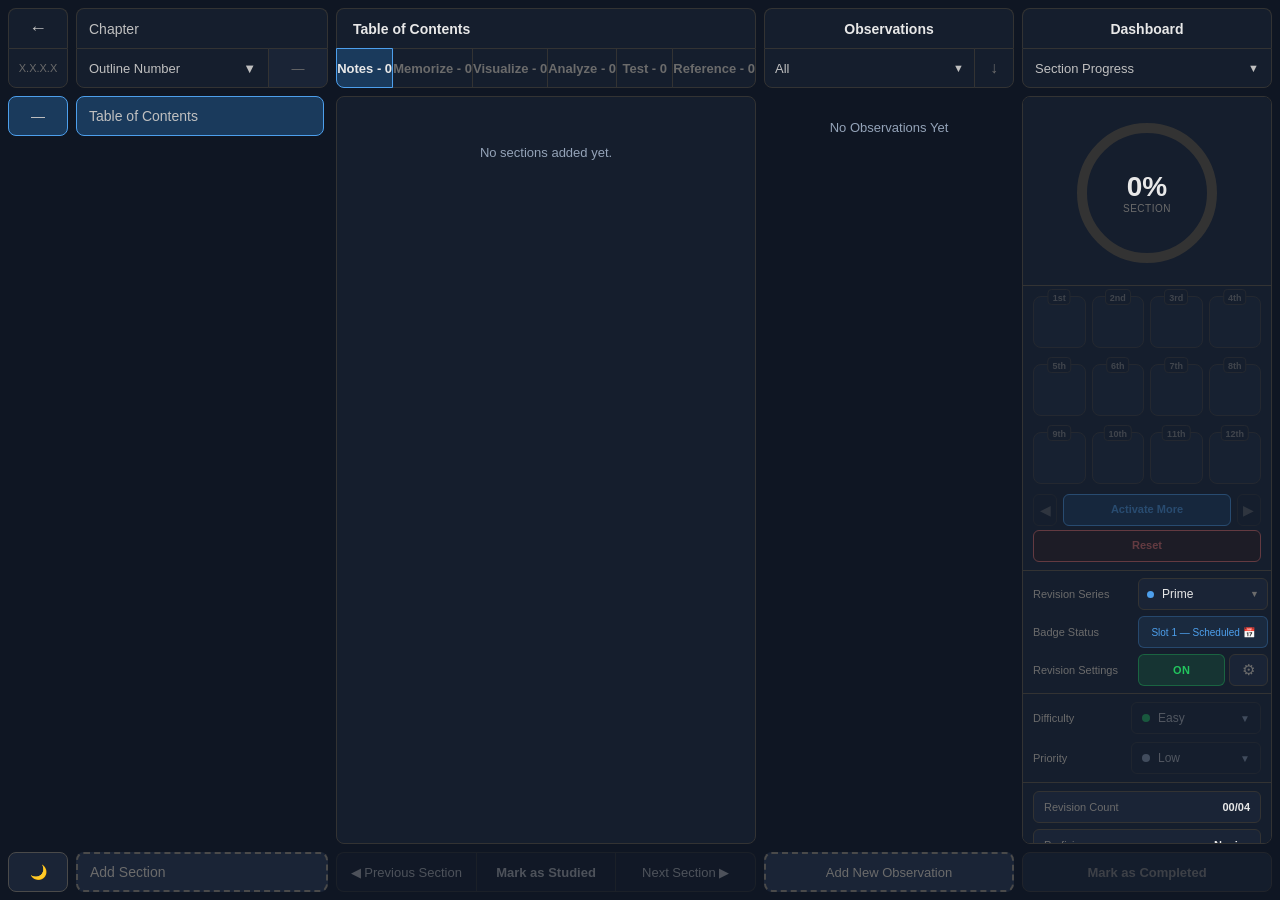
==== commit 80a70dde: "Column 4 Names Change" ====
--- a/fileview.html
+++ b/fileview.html
@@ -254,7 +254,7 @@
         <div class="c4-notes-list" id="c4NotesList"></div>
 
         <!-- Footer: Add New Note -->
-        <div class="c4-footer" onclick="openAddNoteModal()">Add New Note</div>
+        <div class="c4-footer" onclick="openAddNoteModal()">Add New Observation</div>
 
     </div>
 
@@ -515,7 +515,7 @@
     <div class="c4-modal">
 
         <div class="c4-modal-header">
-            <h3 id="c4ModalTitle">Add New Note</h3>
+            <h3 id="c4ModalTitle">Add New Observation</h3>
             <button class="c4-modal-close" onclick="closeC4Modal()">✕</button>
         </div>
 
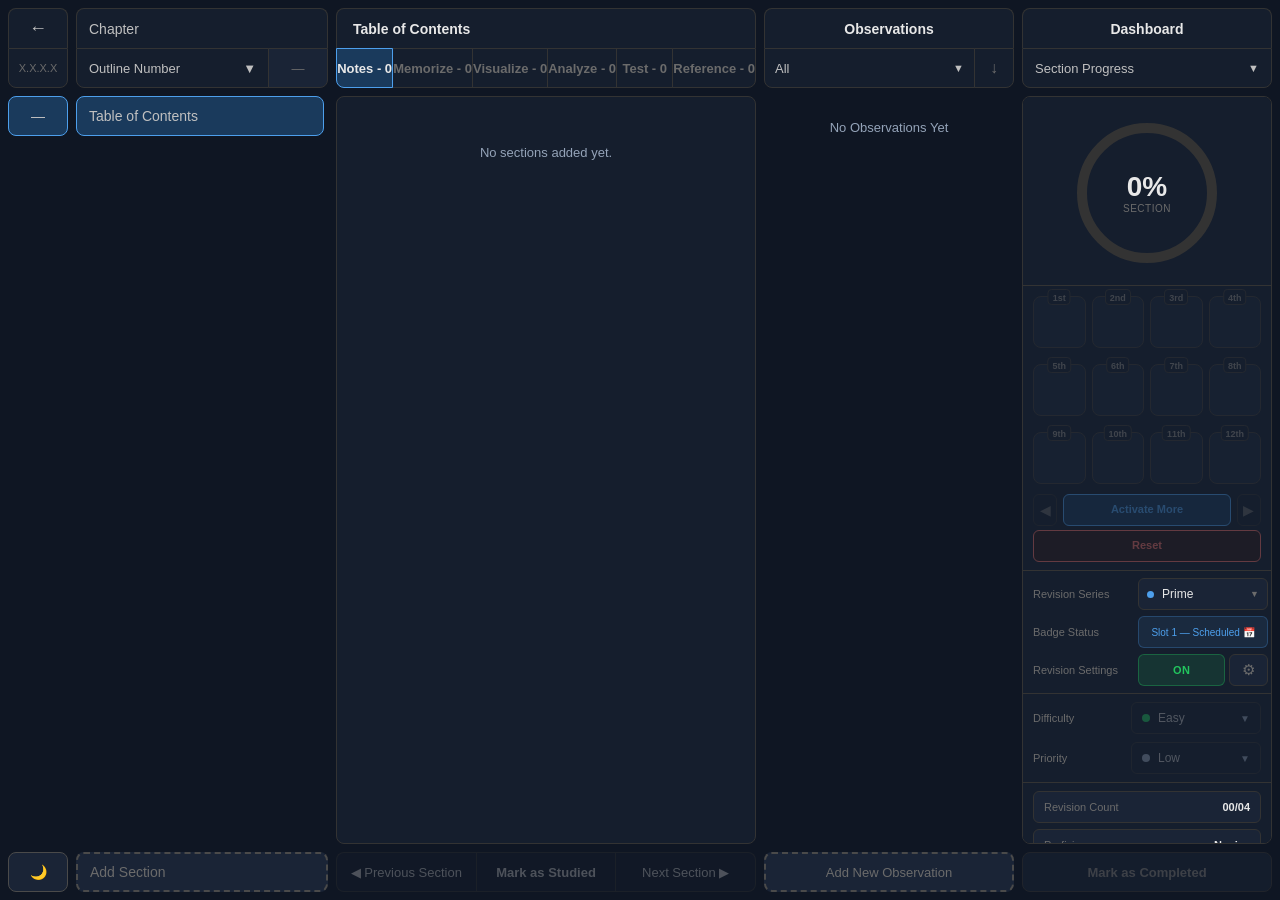
==== commit b855828e: "Syncing Issues Fixed" ====
--- a/fileview.html
+++ b/fileview.html
@@ -1005,6 +1005,21 @@
     </div>
 
     <script src="supabase_sync.js"></script>
+    <script>
+        // Pull the latest cloud data when a book opens. If the cloud had newer
+        // data (e.g. studied on mobile), reload once so the book shows it.
+        (async () => {
+            try {
+                const updated = await RAM_SYNC.syncOnOpen();
+                if (updated > 0 && !sessionStorage.getItem('__fvSynced')) {
+                    sessionStorage.setItem('__fvSynced', '1');
+                    location.reload();
+                } else {
+                    sessionStorage.removeItem('__fvSynced');
+                }
+            } catch(e) {}
+        })();
+    </script>
     <script>
         // Hide add-section controls in playlist mode
         document.addEventListener('DOMContentLoaded', () => {
